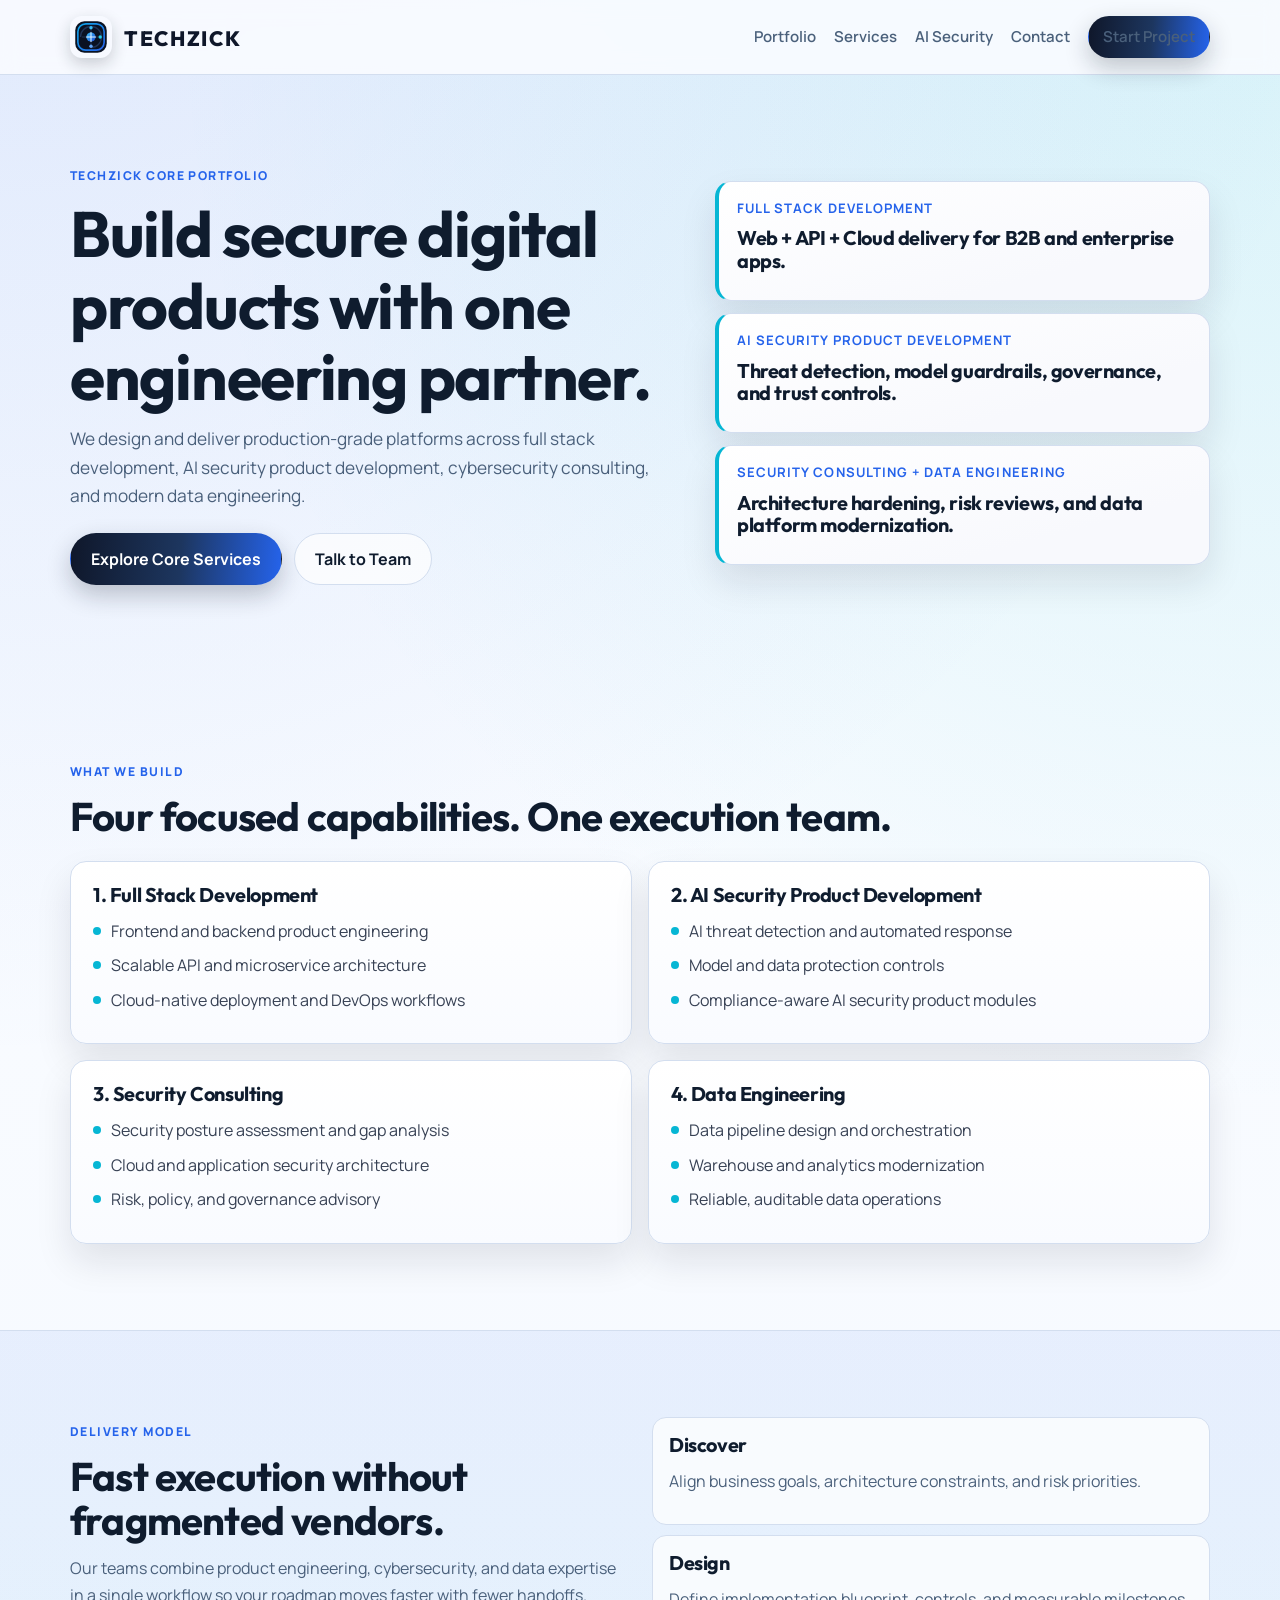
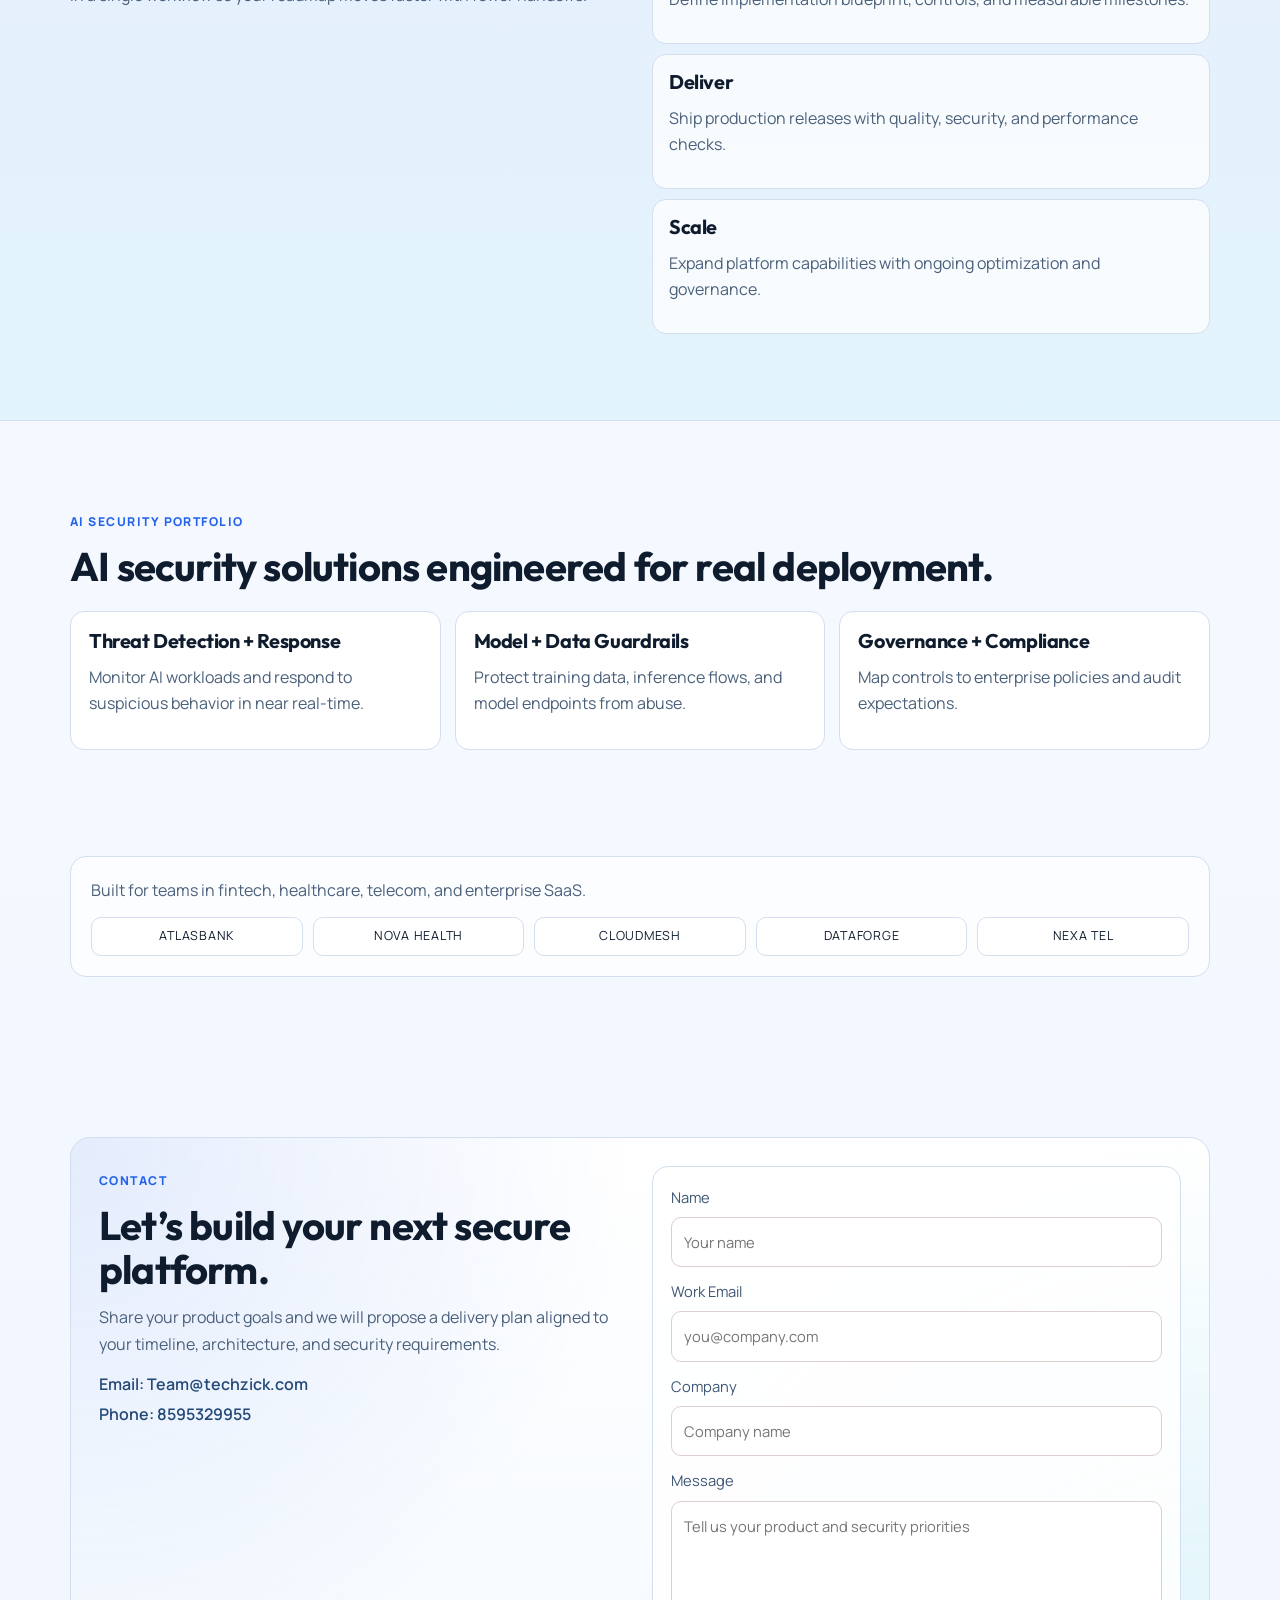
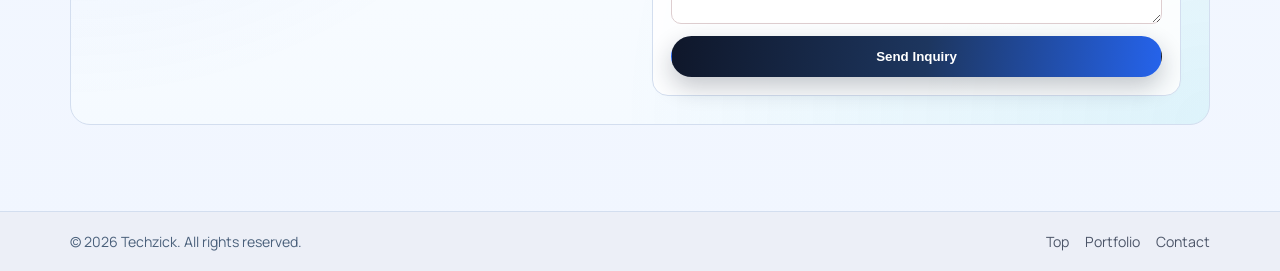
==== index.html @ 703d9bf0 "Update to blue theme and modernize Techzick logo" ====
<!DOCTYPE html>
<html lang="en">
  <head>
    <meta charset="UTF-8" />
    <meta name="viewport" content="width=device-width, initial-scale=1.0" />
    <meta
      name="description"
      content="Techzick delivers full stack development, AI security product development, security consulting, and data engineering services."
    />
    <title>Techzick | Engineering + AI Security Portfolio</title>
    <link rel="preconnect" href="https://fonts.googleapis.com" />
    <link rel="preconnect" href="https://fonts.gstatic.com" crossorigin />
    <link
      href="https://fonts.googleapis.com/css2?family=Outfit:wght@500;600;700;800&family=Manrope:wght@400;500;600;700&display=swap"
      rel="stylesheet"
    />
    <link rel="stylesheet" href="styles.css" />
  </head>
  <body>
    <header class="site-header" id="top">
      <div class="container nav-wrap">
        <a class="brand" href="#top" aria-label="Techzick Home">
          <span class="brand-mark" aria-hidden="true">
            <svg viewBox="0 0 64 64" role="img" focusable="false">
              <defs>
                <linearGradient id="tzGrad" x1="0%" y1="0%" x2="100%" y2="100%">
                  <stop offset="0%" stop-color="#0ea5e9" />
                  <stop offset="100%" stop-color="#2563eb" />
                </linearGradient>
                <linearGradient id="tzCore" x1="0%" y1="0%" x2="100%" y2="100%">
                  <stop offset="0%" stop-color="#38bdf8" />
                  <stop offset="100%" stop-color="#1d4ed8" />
                </linearGradient>
              </defs>
              <rect x="8" y="8" width="48" height="48" rx="14" fill="#0a1222" />
              <rect x="12" y="12" width="40" height="40" rx="12" fill="none" stroke="url(#tzGrad)" stroke-width="2.5" />
              <path d="M16 32c0-8.8 7.2-16 16-16s16 7.2 16 16-7.2 16-16 16" fill="none" stroke="#203457" stroke-width="2" />
              <path d="M32 18v28M18 32h28" stroke="#1f3355" stroke-width="1.4" />
              <circle cx="32" cy="32" r="7" fill="url(#tzCore)" />
              <circle cx="32" cy="18" r="2.6" fill="#38bdf8" />
              <circle cx="46" cy="32" r="2.6" fill="#22d3ee" />
              <circle cx="32" cy="46" r="2.6" fill="#60a5fa" />
              <path d="M32 25.2v13.6M25.2 32h13.6" stroke="#e2f3ff" stroke-width="1.6" stroke-linecap="round" />
            </svg>
          </span>
          <span class="brand-word">TECHZICK</span>
        </a>
        <button class="menu-btn" aria-expanded="false" aria-controls="nav">Menu</button>
        <nav id="nav" class="nav-links" aria-label="Main">
          <a href="#portfolio">Portfolio</a>
          <a href="#services">Services</a>
          <a href="#ai-security">AI Security</a>
          <a href="#contact">Contact</a>
          <a class="btn btn-sm" href="#contact">Start Project</a>
        </nav>
      </div>
    </header>

    <main>
      <section class="hero section">
        <div class="container hero-grid">
          <div>
            <p class="eyebrow">TECHZICK CORE PORTFOLIO</p>
            <h1>Build secure digital products with one engineering partner.</h1>
            <p class="lead">
              We design and deliver production-grade platforms across full stack development,
              AI security product development, cybersecurity consulting, and modern data engineering.
            </p>
            <div class="hero-cta">
              <a class="btn" href="#services">Explore Core Services</a>
              <a class="btn btn-ghost" href="#contact">Talk to Team</a>
            </div>
          </div>
          <div class="hero-panel">
            <article>
              <p>Full Stack Development</p>
              <h3>Web + API + Cloud delivery for B2B and enterprise apps.</h3>
            </article>
            <article>
              <p>AI Security Product Development</p>
              <h3>Threat detection, model guardrails, governance, and trust controls.</h3>
            </article>
            <article>
              <p>Security Consulting + Data Engineering</p>
              <h3>Architecture hardening, risk reviews, and data platform modernization.</h3>
            </article>
          </div>
        </div>
      </section>

      <section id="portfolio" class="section">
        <div class="container">
          <p class="eyebrow">WHAT WE BUILD</p>
          <h2>Four focused capabilities. One execution team.</h2>
          <div class="portfolio-grid">
            <article class="card">
              <h3>1. Full Stack Development</h3>
              <ul>
                <li>Frontend and backend product engineering</li>
                <li>Scalable API and microservice architecture</li>
                <li>Cloud-native deployment and DevOps workflows</li>
              </ul>
            </article>
            <article class="card">
              <h3>2. AI Security Product Development</h3>
              <ul>
                <li>AI threat detection and automated response</li>
                <li>Model and data protection controls</li>
                <li>Compliance-aware AI security product modules</li>
              </ul>
            </article>
            <article class="card">
              <h3>3. Security Consulting</h3>
              <ul>
                <li>Security posture assessment and gap analysis</li>
                <li>Cloud and application security architecture</li>
                <li>Risk, policy, and governance advisory</li>
              </ul>
            </article>
            <article class="card">
              <h3>4. Data Engineering</h3>
              <ul>
                <li>Data pipeline design and orchestration</li>
                <li>Warehouse and analytics modernization</li>
                <li>Reliable, auditable data operations</li>
              </ul>
            </article>
          </div>
        </div>
      </section>

      <section id="services" class="section band">
        <div class="container split">
          <div>
            <p class="eyebrow">DELIVERY MODEL</p>
            <h2>Fast execution without fragmented vendors.</h2>
            <p>
              Our teams combine product engineering, cybersecurity, and data expertise in a single
              workflow so your roadmap moves faster with fewer handoffs.
            </p>
          </div>
          <div class="steps">
            <article>
              <h3>Discover</h3>
              <p>Align business goals, architecture constraints, and risk priorities.</p>
            </article>
            <article>
              <h3>Design</h3>
              <p>Define implementation blueprint, controls, and measurable milestones.</p>
            </article>
            <article>
              <h3>Deliver</h3>
              <p>Ship production releases with quality, security, and performance checks.</p>
            </article>
            <article>
              <h3>Scale</h3>
              <p>Expand platform capabilities with ongoing optimization and governance.</p>
            </article>
          </div>
        </div>
      </section>

      <section id="ai-security" class="section">
        <div class="container">
          <p class="eyebrow">AI SECURITY PORTFOLIO</p>
          <h2>AI security solutions engineered for real deployment.</h2>
          <div class="suite-grid">
            <article>
              <h3>Threat Detection + Response</h3>
              <p>Monitor AI workloads and respond to suspicious behavior in near real-time.</p>
            </article>
            <article>
              <h3>Model + Data Guardrails</h3>
              <p>Protect training data, inference flows, and model endpoints from abuse.</p>
            </article>
            <article>
              <h3>Governance + Compliance</h3>
              <p>Map controls to enterprise policies and audit expectations.</p>
            </article>
          </div>
        </div>
      </section>

      <section class="section trust-strip">
        <div class="container logos">
          <p>Built for teams in fintech, healthcare, telecom, and enterprise SaaS.</p>
          <div>
            <span>ATLASBANK</span>
            <span>NOVA HEALTH</span>
            <span>CLOUDMESH</span>
            <span>DATAFORGE</span>
            <span>NEXA TEL</span>
          </div>
        </div>
      </section>

      <section id="contact" class="section contact-section">
        <div class="container contact-grid">
          <div>
            <p class="eyebrow">CONTACT</p>
            <h2>Let’s build your next secure platform.</h2>
            <p>
              Share your product goals and we will propose a delivery plan aligned to your timeline,
              architecture, and security requirements.
            </p>
            <div class="contact-meta">
              <p>Email: Team@techzick.com</p>
              <p>Phone: 8595329955</p>
            </div>
          </div>
          <form class="contact-form" id="contact-form" action="#" method="post">
            <label>
              Name
              <input type="text" name="name" placeholder="Your name" required />
            </label>
            <label>
              Work Email
              <input type="email" name="email" placeholder="you@company.com" required />
            </label>
            <label>
              Company
              <input type="text" name="company" placeholder="Company name" required />
            </label>
            <label>
              Message
              <textarea
                name="message"
                rows="4"
                placeholder="Tell us your product and security priorities"
              ></textarea>
            </label>
            <button class="btn" type="submit">Send Inquiry</button>
          </form>
        </div>
      </section>
    </main>

    <footer class="site-footer">
      <div class="container footer-wrap">
        <p>© <span id="year"></span> Techzick. All rights reserved.</p>
        <div>
          <a href="#top">Top</a>
          <a href="#portfolio">Portfolio</a>
          <a href="#contact">Contact</a>
        </div>
      </div>
    </footer>

    <script src="script.js"></script>
  </body>
</html>
---- styles.css ----
:root {
  --bg: #f1f6ff;
  --surface: #ffffff;
  --surface-2: #edf3ff;
  --line: #d3deef;
  --text: #0f1c2e;
  --muted: #4a607b;
  --primary: #0f172a;
  --accent: #2563eb;
  --accent-2: #06b6d4;
  --radius: 16px;
  --shadow: 0 18px 36px rgba(15, 23, 42, 0.1);
}

* {
  box-sizing: border-box;
}

html {
  scroll-behavior: smooth;
}

body {
  margin: 0;
  font-family: Manrope, "Segoe UI", sans-serif;
  color: var(--text);
  line-height: 1.65;
  background:
    radial-gradient(circle at 0% -10%, rgba(37, 99, 235, 0.16), transparent 35%),
    radial-gradient(circle at 100% 0%, rgba(6, 182, 212, 0.14), transparent 30%),
    linear-gradient(180deg, #fbfdff 0%, var(--bg) 100%);
}

h1,
h2,
h3,
.brand {
  margin: 0 0 12px;
  font-family: Outfit, "Segoe UI", sans-serif;
  letter-spacing: -0.02em;
  line-height: 1.12;
}

h1 {
  font-size: clamp(2.2rem, 5vw, 4rem);
}

h2 {
  font-size: clamp(1.6rem, 3.4vw, 2.5rem);
}

h3 {
  font-size: clamp(1.04rem, 1.8vw, 1.24rem);
}

p {
  margin: 0 0 14px;
  color: var(--muted);
}

a {
  color: inherit;
  text-decoration: none;
}

.container {
  width: min(1140px, 92vw);
  margin: 0 auto;
}

.section {
  padding: 86px 0;
}

.eyebrow {
  display: inline-block;
  margin-bottom: 12px;
  color: var(--accent);
  font-size: 0.76rem;
  font-weight: 800;
  letter-spacing: 0.12em;
  text-transform: uppercase;
}

.btn {
  display: inline-flex;
  align-items: center;
  justify-content: center;
  border: 1px solid transparent;
  border-radius: 999px;
  padding: 12px 20px;
  font-weight: 700;
  color: #fff;
  background: linear-gradient(95deg, var(--primary), #1d365f 52%, var(--accent));
  box-shadow: 0 10px 24px rgba(15, 23, 42, 0.24);
  transition: transform 0.2s ease, box-shadow 0.2s ease;
}

.btn:hover {
  transform: translateY(-2px);
  box-shadow: 0 16px 30px rgba(15, 23, 42, 0.28);
}

.btn-ghost {
  border-color: var(--line);
  background: rgba(255, 255, 255, 0.7);
  color: var(--text);
  box-shadow: none;
}

.btn-sm {
  padding: 8px 14px;
}

.btn:focus-visible,
a:focus-visible,
button:focus-visible,
input:focus-visible,
textarea:focus-visible {
  outline: 2px solid rgba(37, 99, 235, 0.38);
  outline-offset: 2px;
}

.site-header {
  position: sticky;
  top: 0;
  z-index: 20;
  border-bottom: 1px solid var(--line);
  background: rgba(251, 252, 255, 0.86);
  backdrop-filter: blur(10px);
}

.nav-wrap {
  min-height: 74px;
  display: flex;
  align-items: center;
  justify-content: space-between;
  gap: 20px;
}

.brand {
  display: inline-flex;
  align-items: center;
  gap: 12px;
  margin: 0;
  color: var(--primary);
  font-size: 1.3rem;
  font-weight: 800;
  letter-spacing: 0.08em;
  line-height: 1;
}

.brand-mark {
  width: 42px;
  height: 42px;
  flex: 0 0 42px;
  display: inline-flex;
  border-radius: 12px;
  box-shadow: 0 6px 16px rgba(15, 23, 42, 0.2);
}

.brand-mark svg {
  width: 100%;
  height: 100%;
  display: block;
}

.brand-word {
  display: inline-block;
  transform: translateY(1px);
}

.nav-links {
  display: flex;
  align-items: center;
  gap: 18px;
}

.nav-links a {
  color: var(--muted);
  font-size: 0.94rem;
  font-weight: 600;
}

.nav-links a:hover,
.nav-links a:focus-visible {
  color: var(--text);
}

.menu-btn {
  display: none;
  background: transparent;
  border: 1px solid var(--line);
  border-radius: 9px;
  color: var(--text);
  padding: 7px 10px;
}

.hero-grid {
  display: grid;
  grid-template-columns: 1.1fr 0.9fr;
  gap: 40px;
  align-items: center;
}

.lead {
  max-width: 62ch;
  font-size: 1.08rem;
}

.hero-cta {
  display: flex;
  flex-wrap: wrap;
  gap: 12px;
  margin-top: 22px;
}

.hero-panel {
  display: grid;
  gap: 12px;
}

.hero-panel article {
  border: 1px solid var(--line);
  border-left: 4px solid var(--accent-2);
  border-radius: var(--radius);
  background: linear-gradient(165deg, #ffffff, #f8f9fd 72%);
  box-shadow: var(--shadow);
  padding: 16px 18px;
}

.hero-panel p {
  margin-bottom: 8px;
  color: var(--accent);
  font-size: 0.82rem;
  font-weight: 700;
  letter-spacing: 0.08em;
  text-transform: uppercase;
}

.portfolio-grid {
  margin-top: 22px;
  display: grid;
  grid-template-columns: repeat(2, minmax(0, 1fr));
  gap: 16px;
}

.card {
  border: 1px solid var(--line);
  border-radius: var(--radius);
  background: linear-gradient(180deg, #ffffff, #f9fbff);
  box-shadow: var(--shadow);
  padding: 22px;
}

.card ul {
  list-style: none;
  padding: 0;
  margin: 12px 0 0;
}

.card li {
  position: relative;
  padding-left: 18px;
  margin-bottom: 8px;
  color: #374154;
}

.card li::before {
  content: "";
  position: absolute;
  top: 9px;
  left: 0;
  width: 8px;
  height: 8px;
  border-radius: 50%;
  background: var(--accent-2);
}

.band {
  border-top: 1px solid var(--line);
  border-bottom: 1px solid var(--line);
  background: linear-gradient(180deg, rgba(37, 99, 235, 0.08), rgba(6, 182, 212, 0.08));
}

.split {
  display: grid;
  grid-template-columns: 1fr 1fr;
  gap: 24px;
}

.steps {
  display: grid;
  gap: 10px;
}

.steps article {
  border: 1px solid var(--line);
  border-radius: 14px;
  padding: 16px;
  background: rgba(255, 255, 255, 0.74);
}

.suite-grid {
  margin-top: 22px;
  display: grid;
  grid-template-columns: repeat(3, minmax(0, 1fr));
  gap: 14px;
}

.suite-grid article {
  border: 1px solid var(--line);
  border-radius: 14px;
  padding: 18px;
  background: var(--surface);
}

.trust-strip {
  padding-top: 20px;
}

.logos {
  border: 1px solid var(--line);
  border-radius: var(--radius);
  background: rgba(255, 255, 255, 0.75);
  padding: 20px;
}

.logos p {
  margin: 0 0 14px;
}

.logos div {
  display: grid;
  gap: 10px;
  grid-template-columns: repeat(5, minmax(0, 1fr));
}

.logos span {
  text-align: center;
  font-size: 0.78rem;
  letter-spacing: 0.06em;
  border: 1px solid var(--line);
  border-radius: 10px;
  background: #fff;
  padding: 8px;
}

.contact-section {
  padding-top: 74px;
}

.contact-grid {
  display: grid;
  grid-template-columns: 1fr 1fr;
  gap: 24px;
  border: 1px solid var(--line);
  border-radius: calc(var(--radius) + 4px);
  padding: 28px;
  background:
    radial-gradient(circle at 0% 0%, rgba(37, 99, 235, 0.12), transparent 44%),
    radial-gradient(circle at 100% 100%, rgba(6, 182, 212, 0.1), transparent 46%),
    linear-gradient(180deg, #ffffff, #f5faff);
}

.contact-meta p {
  color: #234977;
  font-weight: 600;
  margin: 4px 0;
}

.contact-form {
  border: 1px solid var(--line);
  border-radius: var(--radius);
  background: rgba(255, 255, 255, 0.85);
  padding: 18px;
  display: grid;
  gap: 12px;
}

.contact-form label {
  display: grid;
  gap: 8px;
  color: #3e5775;
  font-size: 0.92rem;
}

input,
textarea {
  width: 100%;
  border: 1px solid #deced0;
  border-radius: 10px;
  padding: 12px;
  background: #fff;
  color: var(--text);
  font: inherit;
}

input:focus,
textarea:focus {
  outline: 2px solid rgba(37, 99, 235, 0.35);
  outline-offset: 1px;
}

.site-footer {
  border-top: 1px solid var(--line);
  background: #eceff7;
  padding: 18px 0;
}

.footer-wrap {
  display: flex;
  align-items: center;
  justify-content: space-between;
  gap: 12px;
}

.footer-wrap p {
  margin: 0;
  font-size: 0.88rem;
}

.footer-wrap div {
  display: flex;
  gap: 16px;
}

.footer-wrap a {
  color: #4c5568;
  font-size: 0.88rem;
}

@media (max-width: 980px) {
  .hero-grid,
  .split,
  .contact-grid {
    grid-template-columns: 1fr;
  }

  .suite-grid {
    grid-template-columns: 1fr 1fr;
  }
}

@media (max-width: 760px) {
  .section {
    padding: 64px 0;
  }

  .menu-btn {
    display: block;
  }

  .brand {
    font-size: 1.15rem;
    gap: 10px;
  }

  .brand-mark {
    width: 36px;
    height: 36px;
    flex-basis: 36px;
  }

  .nav-links {
    display: none;
    position: absolute;
    top: 74px;
    right: 4vw;
    width: min(310px, 90vw);
    border: 1px solid var(--line);
    border-radius: 12px;
    background: rgba(255, 255, 255, 0.98);
    box-shadow: var(--shadow);
    padding: 14px;
    flex-direction: column;
    align-items: stretch;
    gap: 8px;
  }

  .nav-links.open {
    display: flex;
  }

  .portfolio-grid,
  .suite-grid,
  .logos div {
    grid-template-columns: 1fr;
  }
}

@media (prefers-reduced-motion: reduce) {
  *,
  *::before,
  *::after {
    animation: none !important;
    transition: none !important;
    scroll-behavior: auto !important;
  }
}
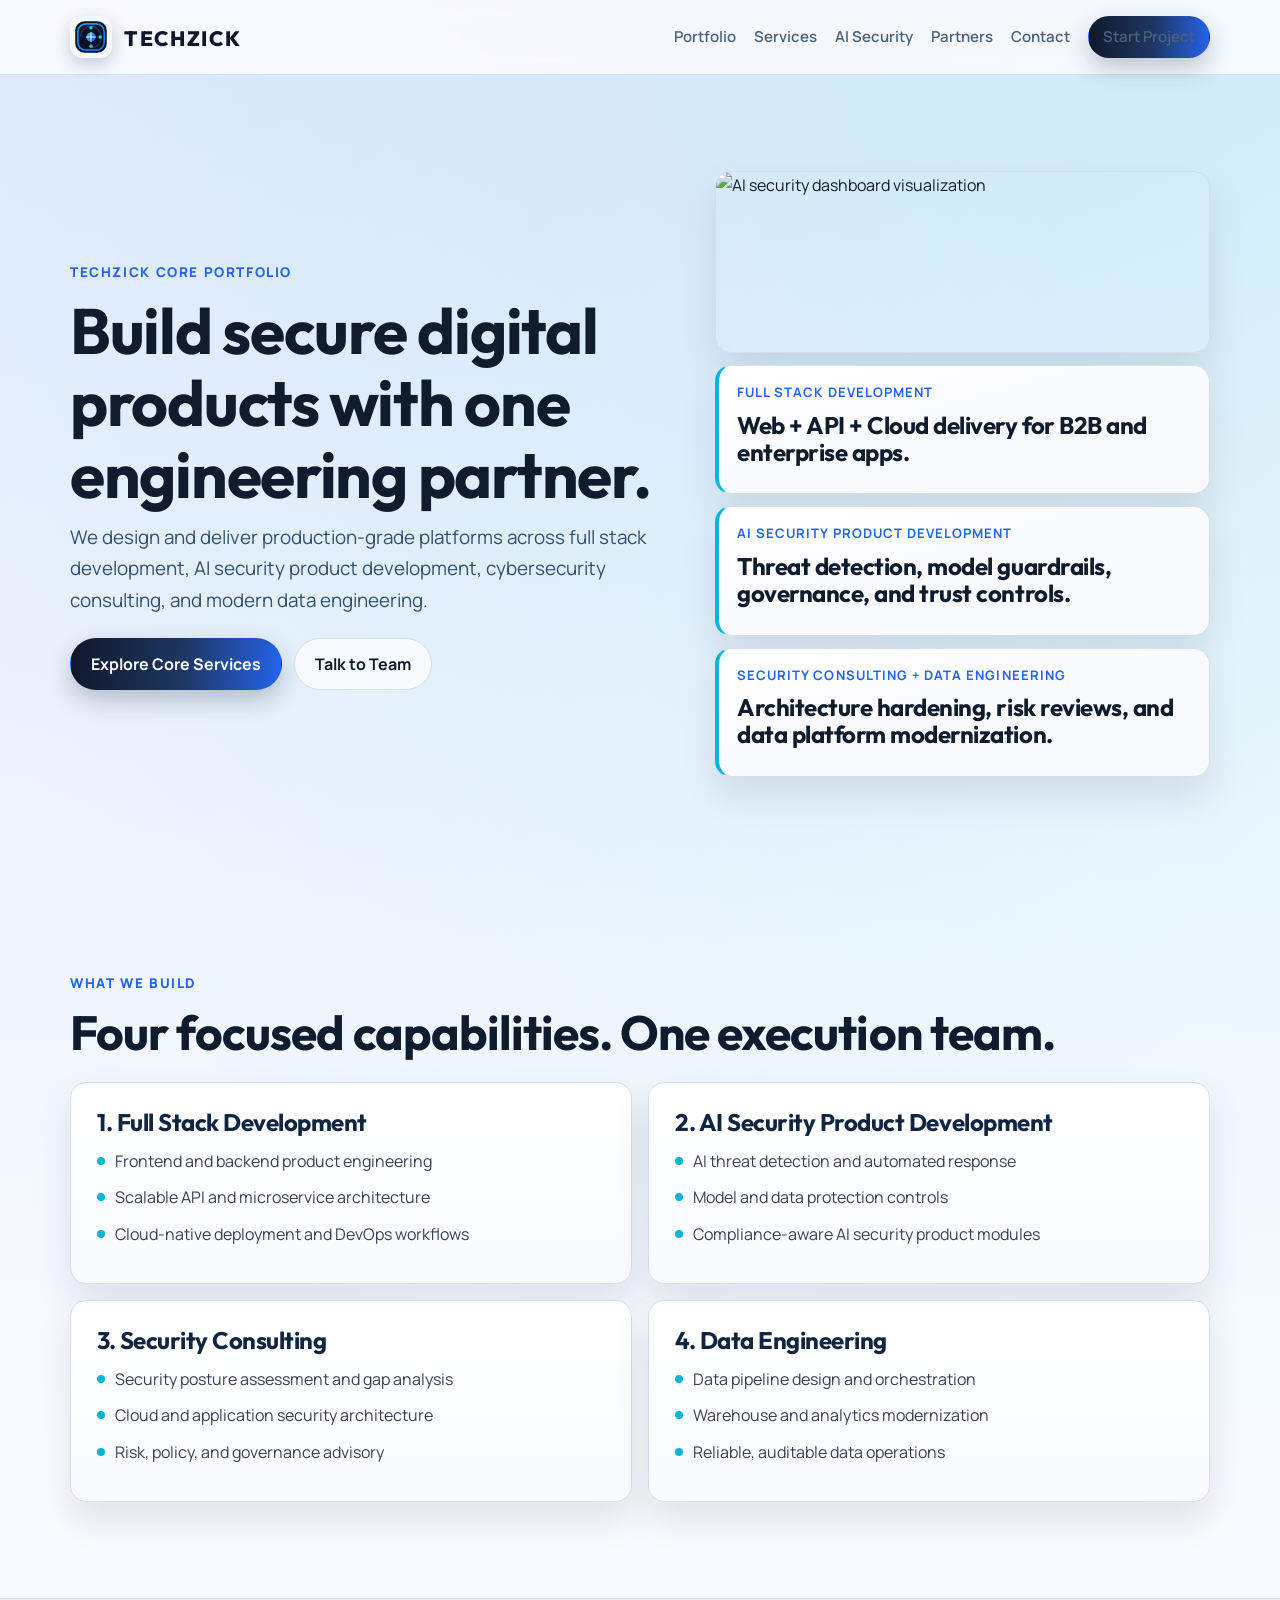
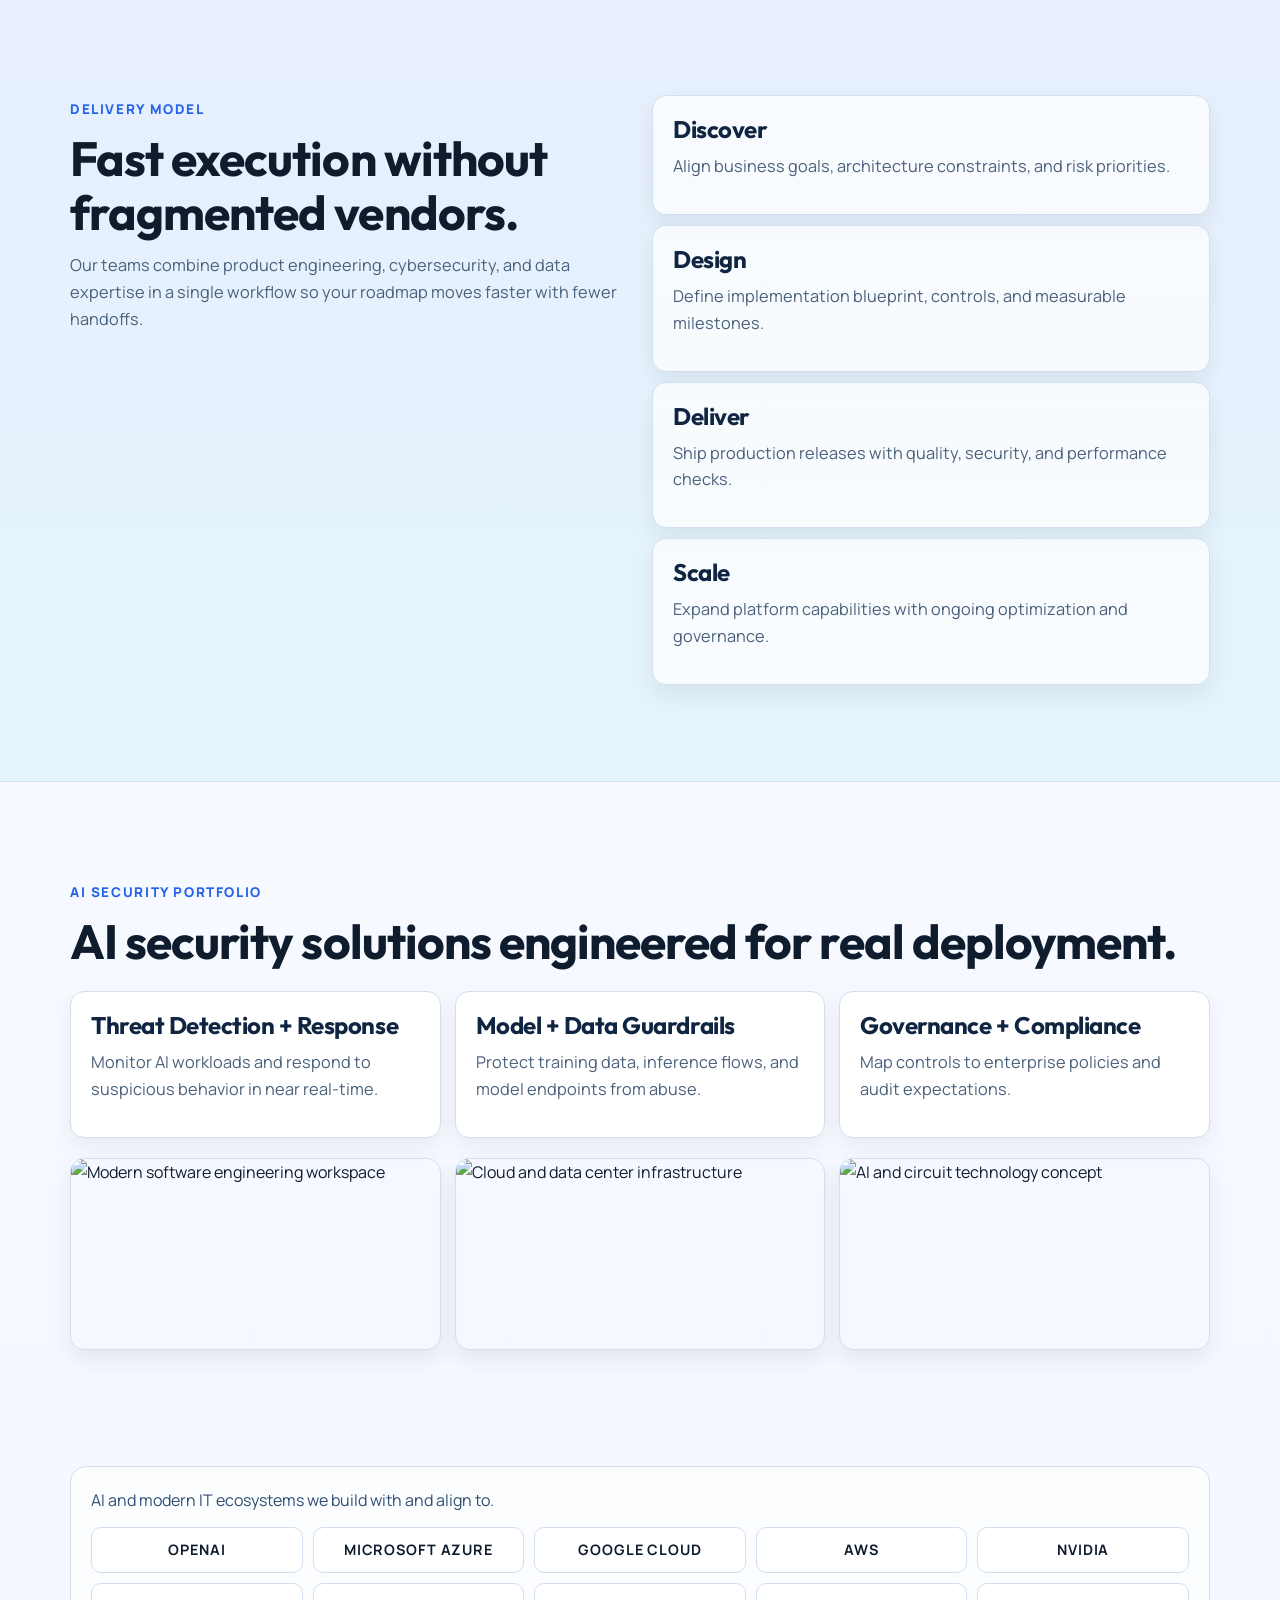
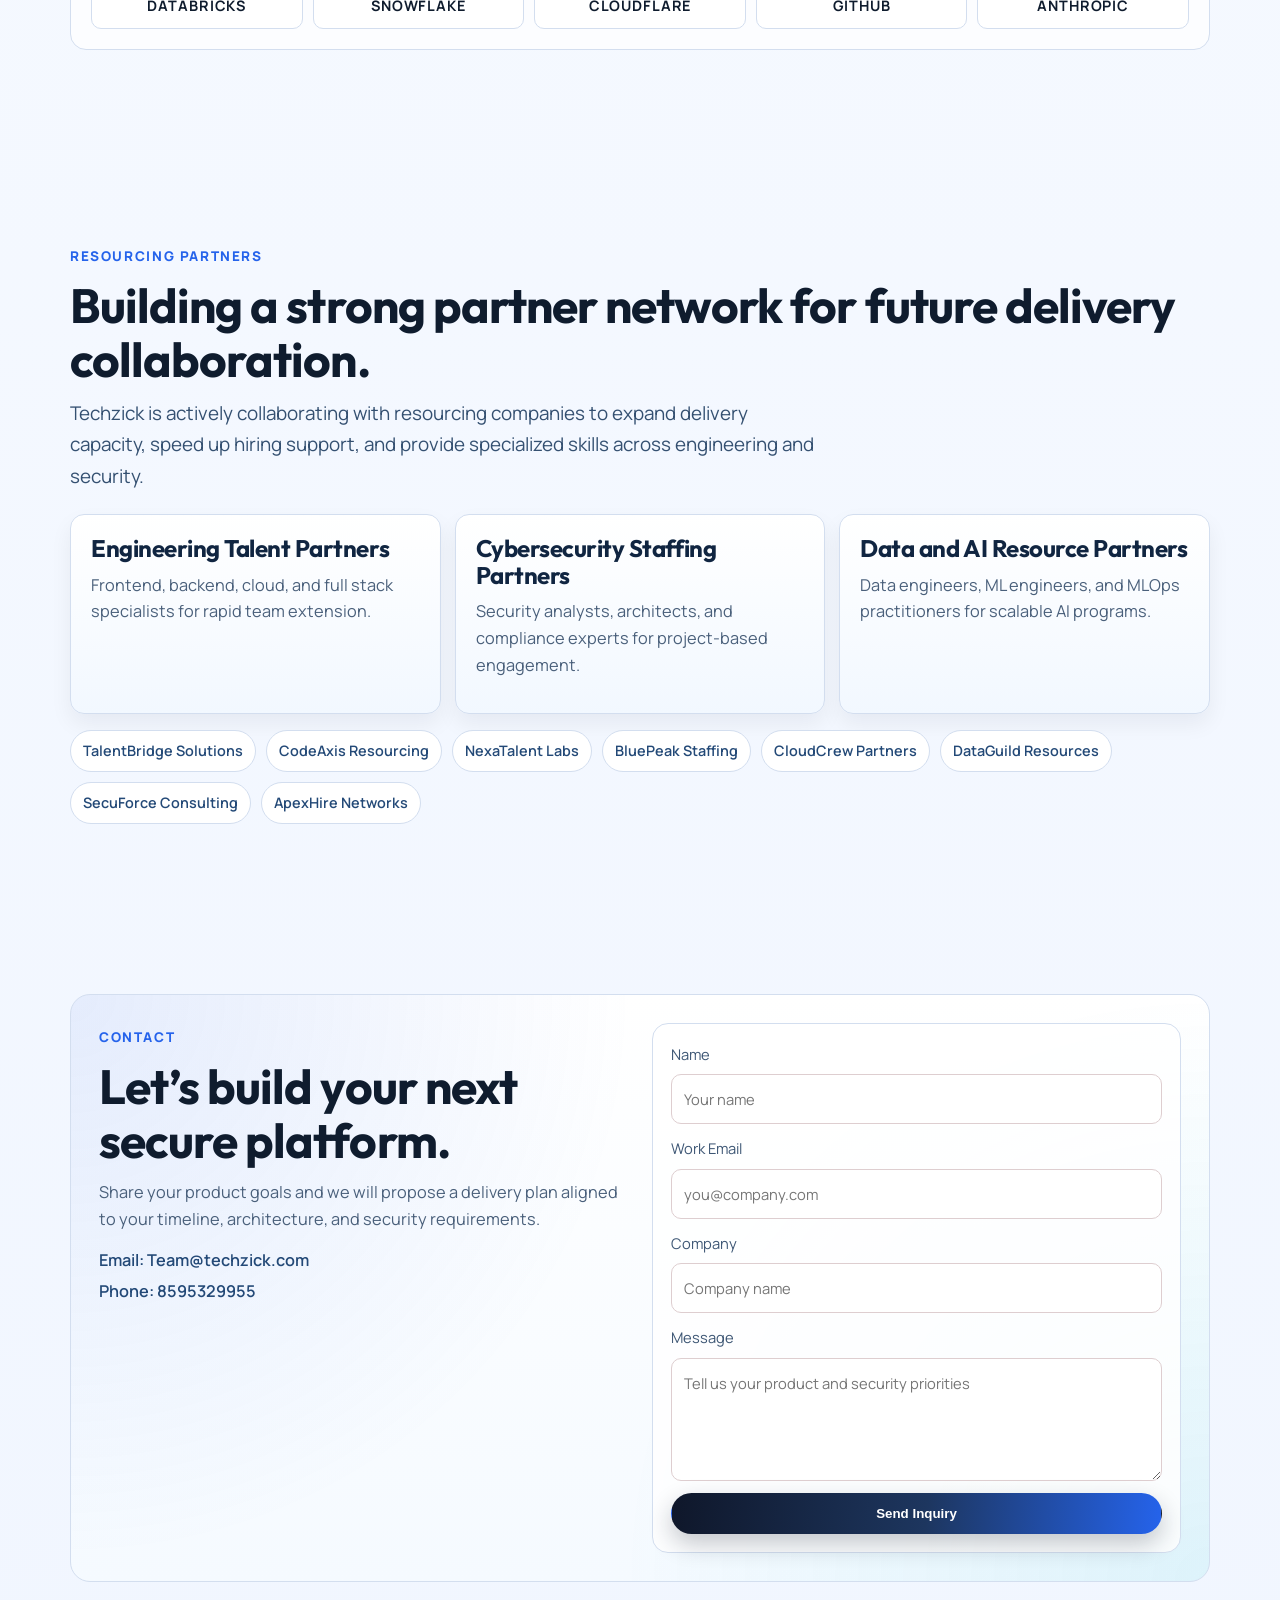
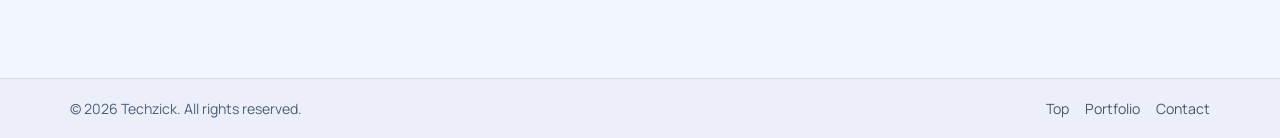
==== commit 41385fec: "Add visual imagery and dummy partner names" ====
--- a/index.html
+++ b/index.html
@@ -50,6 +50,7 @@
           <a href="#portfolio">Portfolio</a>
           <a href="#services">Services</a>
           <a href="#ai-security">AI Security</a>
+          <a href="#partners">Partners</a>
           <a href="#contact">Contact</a>
           <a class="btn btn-sm" href="#contact">Start Project</a>
         </nav>
@@ -72,6 +73,13 @@
             </div>
           </div>
           <div class="hero-panel">
+            <figure class="hero-visual">
+              <img
+                src="https://images.unsplash.com/photo-1677442136019-21780ecad995?auto=format&fit=crop&w=1200&q=80"
+                alt="AI security dashboard visualization"
+                loading="lazy"
+              />
+            </figure>
             <article>
               <p>Full Stack Development</p>
               <h3>Web + API + Cloud delivery for B2B and enterprise apps.</h3>
@@ -178,18 +186,81 @@
               <p>Map controls to enterprise policies and audit expectations.</p>
             </article>
           </div>
+          <div class="showcase-grid">
+            <figure>
+              <img
+                src="https://images.unsplash.com/photo-1555949963-aa79dcee981c?auto=format&fit=crop&w=900&q=80"
+                alt="Modern software engineering workspace"
+                loading="lazy"
+              />
+            </figure>
+            <figure>
+              <img
+                src="https://images.unsplash.com/photo-1558494949-ef010cbdcc31?auto=format&fit=crop&w=900&q=80"
+                alt="Cloud and data center infrastructure"
+                loading="lazy"
+              />
+            </figure>
+            <figure>
+              <img
+                src="https://images.unsplash.com/photo-1518770660439-4636190af475?auto=format&fit=crop&w=900&q=80"
+                alt="AI and circuit technology concept"
+                loading="lazy"
+              />
+            </figure>
+          </div>
         </div>
       </section>
 
       <section class="section trust-strip">
         <div class="container logos">
-          <p>Built for teams in fintech, healthcare, telecom, and enterprise SaaS.</p>
+          <p>AI and modern IT ecosystems we build with and align to.</p>
           <div>
-            <span>ATLASBANK</span>
-            <span>NOVA HEALTH</span>
-            <span>CLOUDMESH</span>
-            <span>DATAFORGE</span>
-            <span>NEXA TEL</span>
+            <span>OPENAI</span>
+            <span>MICROSOFT AZURE</span>
+            <span>GOOGLE CLOUD</span>
+            <span>AWS</span>
+            <span>NVIDIA</span>
+            <span>DATABRICKS</span>
+            <span>SNOWFLAKE</span>
+            <span>CLOUDFLARE</span>
+            <span>GITHUB</span>
+            <span>ANTHROPIC</span>
+          </div>
+        </div>
+      </section>
+
+      <section id="partners" class="section">
+        <div class="container">
+          <p class="eyebrow">RESOURCING PARTNERS</p>
+          <h2>Building a strong partner network for future delivery collaboration.</h2>
+          <p class="lead">
+            Techzick is actively collaborating with resourcing companies to expand delivery capacity,
+            speed up hiring support, and provide specialized skills across engineering and security.
+          </p>
+          <div class="partners-grid">
+            <article>
+              <h3>Engineering Talent Partners</h3>
+              <p>Frontend, backend, cloud, and full stack specialists for rapid team extension.</p>
+            </article>
+            <article>
+              <h3>Cybersecurity Staffing Partners</h3>
+              <p>Security analysts, architects, and compliance experts for project-based engagement.</p>
+            </article>
+            <article>
+              <h3>Data and AI Resource Partners</h3>
+              <p>Data engineers, ML engineers, and MLOps practitioners for scalable AI programs.</p>
+            </article>
+          </div>
+          <div class="partner-tags" aria-label="Dummy partner names">
+            <span>TalentBridge Solutions</span>
+            <span>CodeAxis Resourcing</span>
+            <span>NexaTalent Labs</span>
+            <span>BluePeak Staffing</span>
+            <span>CloudCrew Partners</span>
+            <span>DataGuild Resources</span>
+            <span>SecuForce Consulting</span>
+            <span>ApexHire Networks</span>
           </div>
         </div>
       </section>
--- a/styles.css
+++ b/styles.css
@@ -46,16 +46,17 @@
 }
 
 h2 {
-  font-size: clamp(1.6rem, 3.4vw, 2.5rem);
+  font-size: clamp(2rem, 3.8vw, 3rem);
 }
 
 h3 {
-  font-size: clamp(1.04rem, 1.8vw, 1.24rem);
+  font-size: clamp(1.2rem, 2vw, 1.5rem);
 }
 
 p {
   margin: 0 0 14px;
   color: var(--muted);
+  font-size: 1.02rem;
 }
 
 a {
@@ -69,14 +70,14 @@
 }
 
 .section {
-  padding: 86px 0;
+  padding: 96px 0;
 }
 
 .eyebrow {
   display: inline-block;
   margin-bottom: 12px;
   color: var(--accent);
-  font-size: 0.76rem;
+  font-size: 0.84rem;
   font-weight: 800;
   letter-spacing: 0.12em;
   text-transform: uppercase;
@@ -205,7 +206,8 @@
 
 .lead {
   max-width: 62ch;
-  font-size: 1.08rem;
+  font-size: 1.18rem;
+  color: #345071;
 }
 
 .hero-cta {
@@ -218,6 +220,21 @@
 .hero-panel {
   display: grid;
   gap: 12px;
+}
+
+.hero-visual {
+  margin: 0;
+  border: 1px solid var(--line);
+  border-radius: var(--radius);
+  overflow: hidden;
+  box-shadow: var(--shadow);
+}
+
+.hero-visual img {
+  width: 100%;
+  height: 180px;
+  object-fit: cover;
+  display: block;
 }
 
 .hero-panel article {
@@ -250,7 +267,15 @@
   border-radius: var(--radius);
   background: linear-gradient(180deg, #ffffff, #f9fbff);
   box-shadow: var(--shadow);
-  padding: 22px;
+  padding: 26px;
+}
+
+.card h3,
+.steps h3,
+.suite-grid h3,
+.partners-grid h3 {
+  color: #102541;
+  margin-bottom: 10px;
 }
 
 .card ul {
@@ -262,8 +287,9 @@
 .card li {
   position: relative;
   padding-left: 18px;
-  margin-bottom: 8px;
+  margin-bottom: 10px;
   color: #374154;
+  font-size: 1rem;
 }
 
 .card li::before {
@@ -297,8 +323,9 @@
 .steps article {
   border: 1px solid var(--line);
   border-radius: 14px;
-  padding: 16px;
+  padding: 20px;
   background: rgba(255, 255, 255, 0.74);
+  box-shadow: 0 10px 22px rgba(15, 23, 42, 0.07);
 }
 
 .suite-grid {
@@ -311,12 +338,67 @@
 .suite-grid article {
   border: 1px solid var(--line);
   border-radius: 14px;
-  padding: 18px;
+  padding: 20px;
   background: var(--surface);
+  box-shadow: 0 10px 22px rgba(15, 23, 42, 0.06);
+}
+
+.showcase-grid {
+  margin-top: 20px;
+  display: grid;
+  grid-template-columns: repeat(3, minmax(0, 1fr));
+  gap: 14px;
+}
+
+.showcase-grid figure {
+  margin: 0;
+  border-radius: 14px;
+  overflow: hidden;
+  border: 1px solid var(--line);
+  box-shadow: 0 10px 22px rgba(15, 23, 42, 0.08);
+}
+
+.showcase-grid img {
+  width: 100%;
+  height: 190px;
+  object-fit: cover;
+  display: block;
 }
 
 .trust-strip {
   padding-top: 20px;
+}
+
+.partners-grid {
+  margin-top: 22px;
+  display: grid;
+  grid-template-columns: repeat(3, minmax(0, 1fr));
+  gap: 14px;
+}
+
+.partners-grid article {
+  border: 1px solid var(--line);
+  border-radius: 14px;
+  padding: 20px;
+  background: linear-gradient(180deg, #ffffff, #f2f8ff);
+  box-shadow: 0 10px 22px rgba(15, 23, 42, 0.06);
+}
+
+.partner-tags {
+  margin-top: 16px;
+  display: flex;
+  flex-wrap: wrap;
+  gap: 10px;
+}
+
+.partner-tags span {
+  border: 1px solid var(--line);
+  border-radius: 999px;
+  padding: 8px 12px;
+  font-size: 0.9rem;
+  font-weight: 600;
+  color: #234977;
+  background: #ffffff;
 }
 
 .logos {
@@ -328,6 +410,8 @@
 
 .logos p {
   margin: 0 0 14px;
+  font-size: 1rem;
+  color: #2f4e73;
 }
 
 .logos div {
@@ -338,12 +422,13 @@
 
 .logos span {
   text-align: center;
-  font-size: 0.78rem;
+  font-size: 0.9rem;
+  font-weight: 700;
   letter-spacing: 0.06em;
   border: 1px solid var(--line);
   border-radius: 10px;
   background: #fff;
-  padding: 8px;
+  padding: 10px 8px;
 }
 
 .contact-section {
@@ -440,11 +525,15 @@
   .suite-grid {
     grid-template-columns: 1fr 1fr;
   }
+
+  .showcase-grid {
+    grid-template-columns: 1fr 1fr;
+  }
 }
 
 @media (max-width: 760px) {
   .section {
-    padding: 64px 0;
+    padding: 72px 0;
   }
 
   .menu-btn {
@@ -484,6 +573,8 @@
 
   .portfolio-grid,
   .suite-grid,
+  .showcase-grid,
+  .partners-grid,
   .logos div {
     grid-template-columns: 1fr;
   }
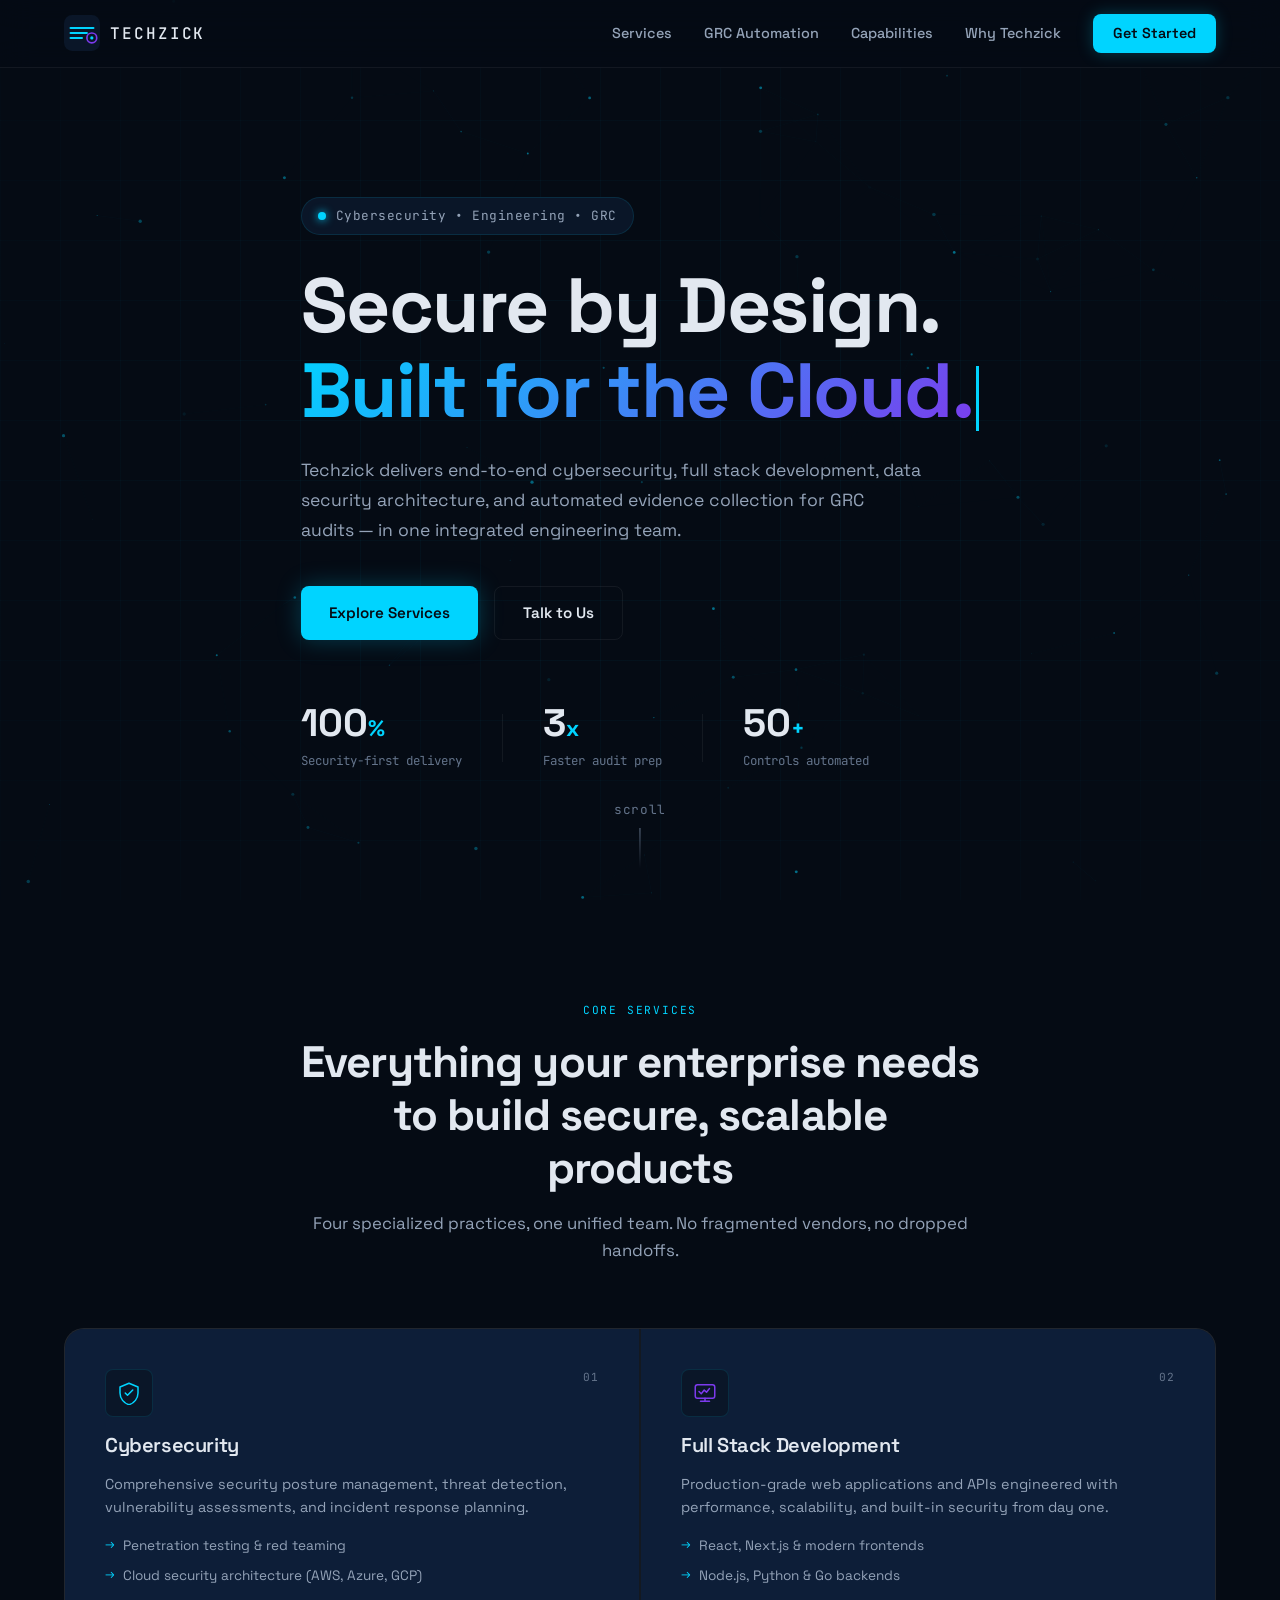
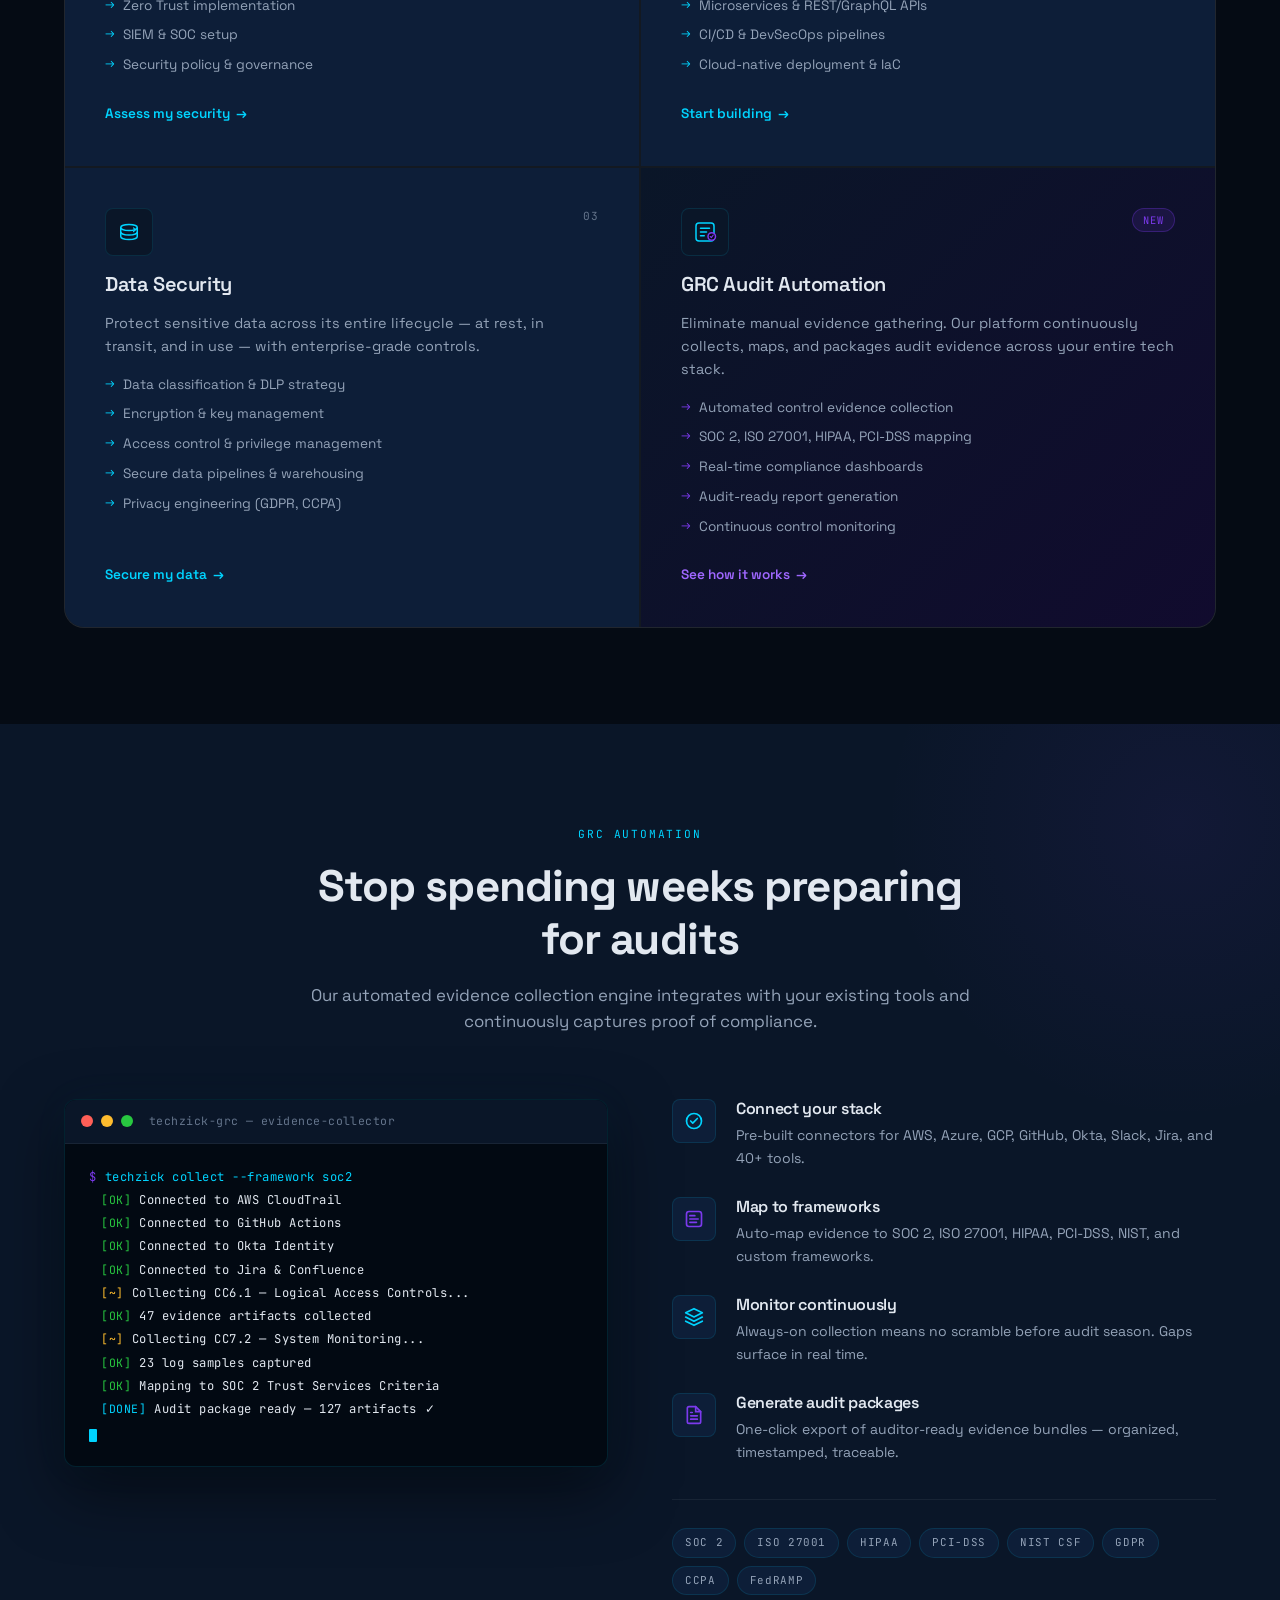
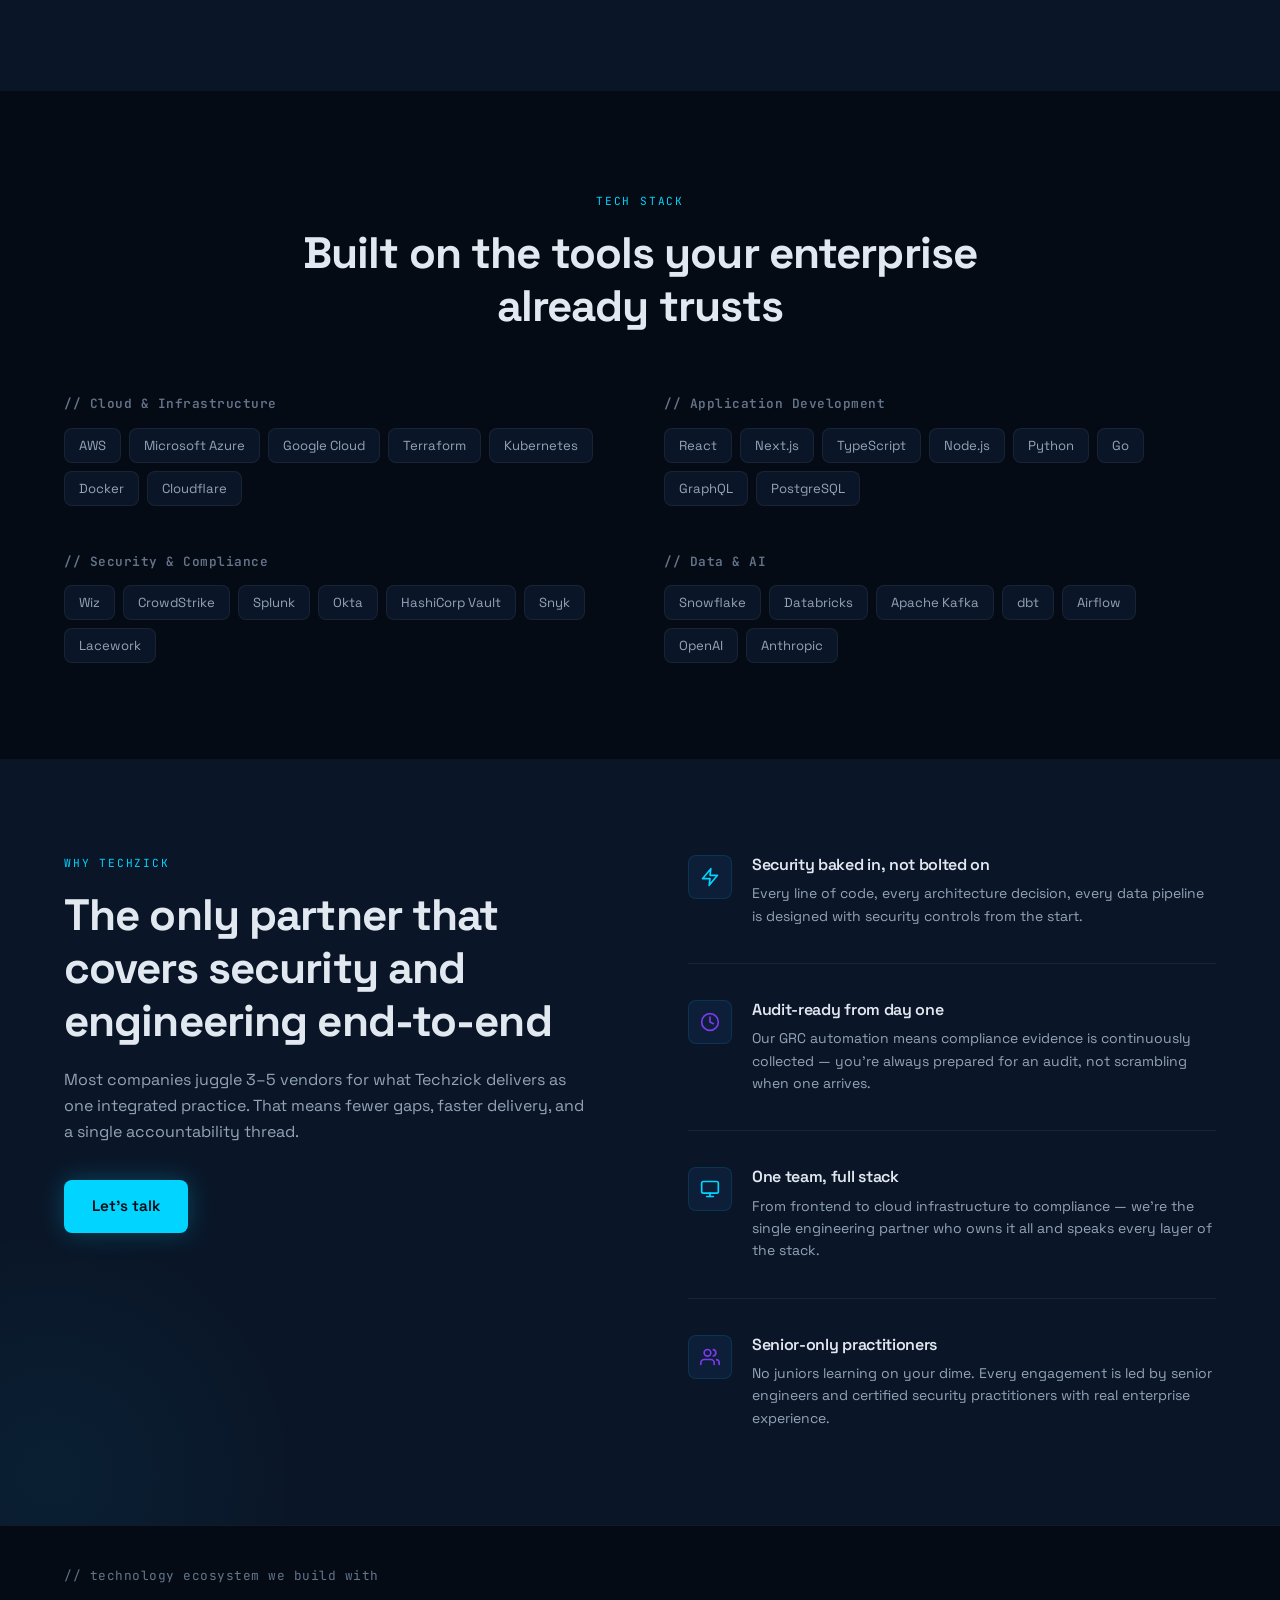
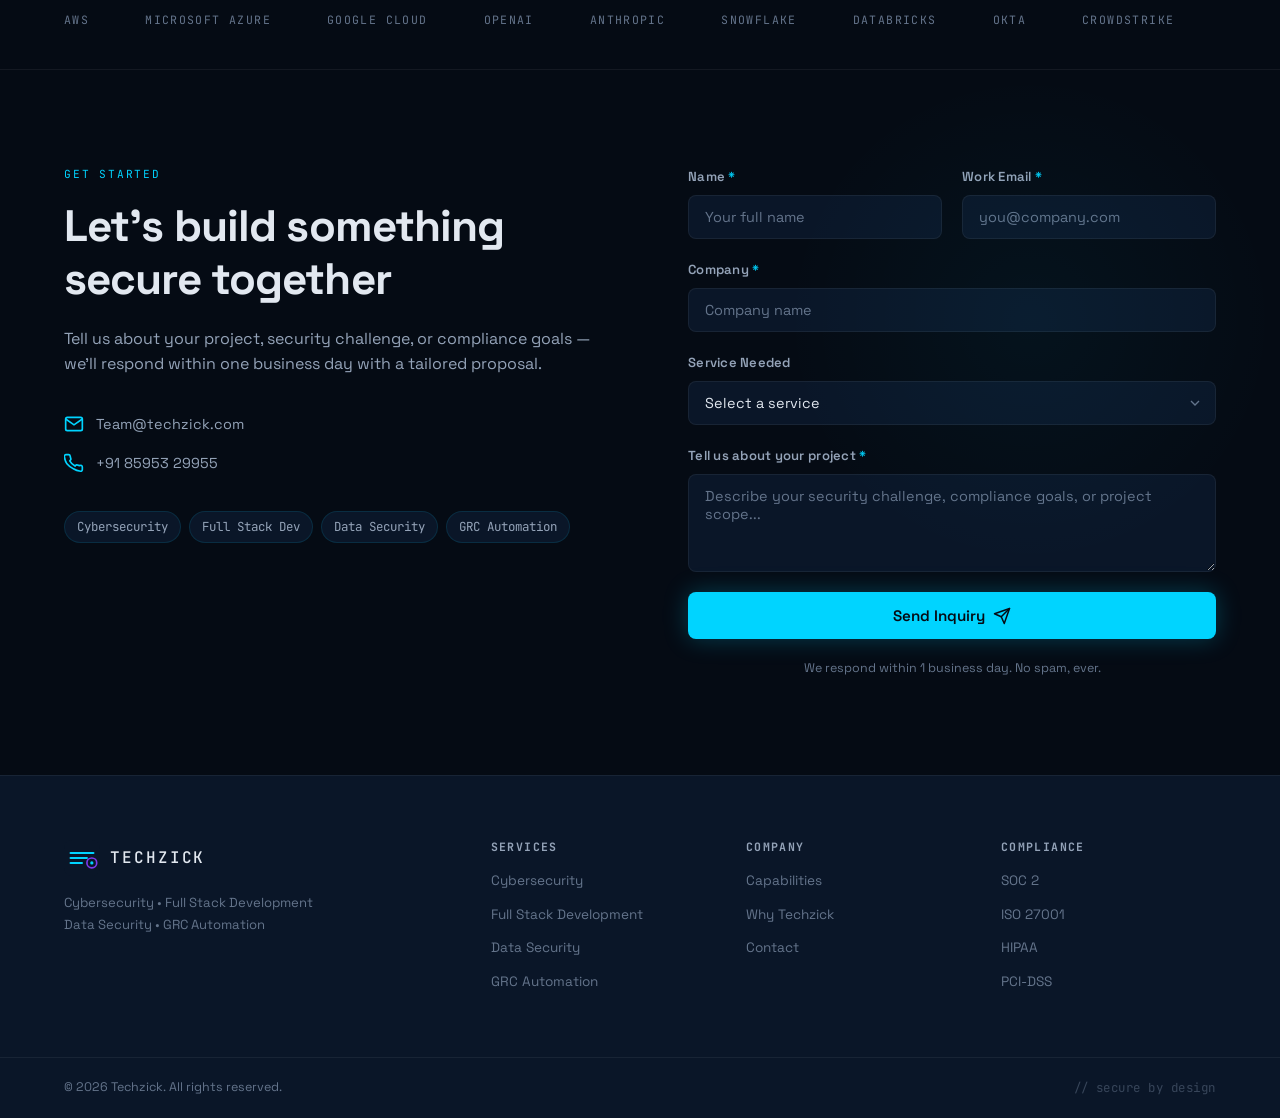
==== commit 42443f98: "Rebuild website from scratch with modern cybersecurity brand Complete redesign of Techzick web prese" ====
--- a/index.html
+++ b/index.html
@@ -1,322 +1,510 @@
 <!DOCTYPE html>
 <html lang="en">
-  <head>
-    <meta charset="UTF-8" />
-    <meta name="viewport" content="width=device-width, initial-scale=1.0" />
-    <meta
-      name="description"
-      content="Techzick delivers full stack development, AI security product development, security consulting, and data engineering services."
-    />
-    <title>Techzick | Engineering + AI Security Portfolio</title>
-    <link rel="preconnect" href="https://fonts.googleapis.com" />
-    <link rel="preconnect" href="https://fonts.gstatic.com" crossorigin />
-    <link
-      href="https://fonts.googleapis.com/css2?family=Outfit:wght@500;600;700;800&family=Manrope:wght@400;500;600;700&display=swap"
-      rel="stylesheet"
-    />
-    <link rel="stylesheet" href="styles.css" />
-  </head>
-  <body>
-    <header class="site-header" id="top">
-      <div class="container nav-wrap">
-        <a class="brand" href="#top" aria-label="Techzick Home">
-          <span class="brand-mark" aria-hidden="true">
-            <svg viewBox="0 0 64 64" role="img" focusable="false">
-              <defs>
-                <linearGradient id="tzGrad" x1="0%" y1="0%" x2="100%" y2="100%">
-                  <stop offset="0%" stop-color="#0ea5e9" />
-                  <stop offset="100%" stop-color="#2563eb" />
-                </linearGradient>
-                <linearGradient id="tzCore" x1="0%" y1="0%" x2="100%" y2="100%">
-                  <stop offset="0%" stop-color="#38bdf8" />
-                  <stop offset="100%" stop-color="#1d4ed8" />
-                </linearGradient>
-              </defs>
-              <rect x="8" y="8" width="48" height="48" rx="14" fill="#0a1222" />
-              <rect x="12" y="12" width="40" height="40" rx="12" fill="none" stroke="url(#tzGrad)" stroke-width="2.5" />
-              <path d="M16 32c0-8.8 7.2-16 16-16s16 7.2 16 16-7.2 16-16 16" fill="none" stroke="#203457" stroke-width="2" />
-              <path d="M32 18v28M18 32h28" stroke="#1f3355" stroke-width="1.4" />
-              <circle cx="32" cy="32" r="7" fill="url(#tzCore)" />
-              <circle cx="32" cy="18" r="2.6" fill="#38bdf8" />
-              <circle cx="46" cy="32" r="2.6" fill="#22d3ee" />
-              <circle cx="32" cy="46" r="2.6" fill="#60a5fa" />
-              <path d="M32 25.2v13.6M25.2 32h13.6" stroke="#e2f3ff" stroke-width="1.6" stroke-linecap="round" />
-            </svg>
-          </span>
-          <span class="brand-word">TECHZICK</span>
+<head>
+  <meta charset="UTF-8" />
+  <meta name="viewport" content="width=device-width, initial-scale=1.0" />
+  <meta name="description" content="Techzick — Cybersecurity, Full Stack Development, Data Security & Automated GRC Audit Evidence Collection for modern enterprises." />
+  <title>Techzick | Cybersecurity &amp; Engineering</title>
+  <link rel="preconnect" href="https://fonts.googleapis.com" />
+  <link rel="preconnect" href="https://fonts.gstatic.com" crossorigin />
+  <link href="https://fonts.googleapis.com/css2?family=Space+Grotesk:wght@400;500;600;700&family=JetBrains+Mono:wght@400;500&display=swap" rel="stylesheet" />
+  <link rel="stylesheet" href="styles.css" />
+</head>
+<body>
+
+  <!-- NAV -->
+  <header class="nav-bar" id="top">
+    <div class="container nav-inner">
+      <a class="logo" href="#top" aria-label="Techzick Home">
+        <svg class="logo-icon" viewBox="0 0 44 44" fill="none" xmlns="http://www.w3.org/2000/svg" aria-hidden="true">
+          <rect width="44" height="44" rx="10" fill="#0A1628"/>
+          <path d="M8 16h28M8 22h20M8 28h14" stroke="#00D4FF" stroke-width="2.5" stroke-linecap="round"/>
+          <circle cx="34" cy="28" r="6" fill="none" stroke="#7C3AED" stroke-width="2"/>
+          <circle cx="34" cy="28" r="2" fill="#00D4FF"/>
+        </svg>
+        <span class="logo-text">TECHZICK</span>
+      </a>
+      <button class="hamburger" id="hamburger" aria-expanded="false" aria-controls="nav-menu" aria-label="Toggle menu">
+        <span></span><span></span><span></span>
+      </button>
+      <nav class="nav-menu" id="nav-menu" aria-label="Main navigation">
+        <a href="#services">Services</a>
+        <a href="#grc">GRC Automation</a>
+        <a href="#capabilities">Capabilities</a>
+        <a href="#why-us">Why Techzick</a>
+        <a href="#contact" class="nav-cta">Get Started</a>
+      </nav>
+    </div>
+  </header>
+
+  <main>
+
+    <!-- HERO -->
+    <section class="hero" id="hero">
+      <canvas class="hero-canvas" id="heroCanvas" aria-hidden="true"></canvas>
+      <div class="hero-grid-overlay" aria-hidden="true"></div>
+      <div class="container hero-content">
+        <div class="hero-badge">
+          <span class="pulse-dot"></span>
+          <span class="mono">Cybersecurity &bull; Engineering &bull; GRC</span>
+        </div>
+        <h1 class="hero-title">
+          Secure by Design.<br />
+          <span class="gradient-text" id="typed-text"></span>
+        </h1>
+        <p class="hero-sub">
+          Techzick delivers end-to-end cybersecurity, full stack development, data security architecture, and automated evidence collection for GRC audits — in one integrated engineering team.
+        </p>
+        <div class="hero-actions">
+          <a href="#services" class="btn btn-primary">Explore Services</a>
+          <a href="#contact" class="btn btn-ghost">Talk to Us</a>
+        </div>
+        <div class="hero-stats">
+          <div class="stat">
+            <span class="stat-num" data-target="100">0</span><span class="stat-unit">%</span>
+            <span class="stat-label">Security-first delivery</span>
+          </div>
+          <div class="stat-divider" aria-hidden="true"></div>
+          <div class="stat">
+            <span class="stat-num" data-target="3">0</span><span class="stat-unit">x</span>
+            <span class="stat-label">Faster audit prep</span>
+          </div>
+          <div class="stat-divider" aria-hidden="true"></div>
+          <div class="stat">
+            <span class="stat-num" data-target="50">0</span><span class="stat-unit">+</span>
+            <span class="stat-label">Controls automated</span>
+          </div>
+        </div>
+      </div>
+      <div class="scroll-hint" aria-hidden="true">
+        <span class="mono">scroll</span>
+        <div class="scroll-line"></div>
+      </div>
+    </section>
+
+    <!-- SERVICES -->
+    <section class="section" id="services">
+      <div class="container">
+        <div class="section-header">
+          <span class="eyebrow">CORE SERVICES</span>
+          <h2>Everything your enterprise needs to build secure, scalable products</h2>
+          <p class="section-sub">Four specialized practices, one unified team. No fragmented vendors, no dropped handoffs.</p>
+        </div>
+        <div class="services-grid">
+
+          <article class="service-card" data-index="01">
+            <div class="card-top">
+              <div class="service-icon">
+                <svg viewBox="0 0 32 32" fill="none" xmlns="http://www.w3.org/2000/svg">
+                  <path d="M16 3L4 8v8c0 7.18 5.14 13.88 12 15.5C22.86 29.88 28 23.18 28 16V8L16 3z" stroke="#00D4FF" stroke-width="2" stroke-linejoin="round"/>
+                  <path d="M11 16l3 3 7-7" stroke="#00D4FF" stroke-width="2" stroke-linecap="round" stroke-linejoin="round"/>
+                </svg>
+              </div>
+              <span class="card-num">01</span>
+            </div>
+            <h3>Cybersecurity</h3>
+            <p>Comprehensive security posture management, threat detection, vulnerability assessments, and incident response planning.</p>
+            <ul class="card-list">
+              <li>Penetration testing &amp; red teaming</li>
+              <li>Cloud security architecture (AWS, Azure, GCP)</li>
+              <li>Zero Trust implementation</li>
+              <li>SIEM &amp; SOC setup</li>
+              <li>Security policy &amp; governance</li>
+            </ul>
+            <div class="card-footer">
+              <a href="#contact" class="card-link">Assess my security <span aria-hidden="true">→</span></a>
+            </div>
+          </article>
+
+          <article class="service-card" data-index="02">
+            <div class="card-top">
+              <div class="service-icon">
+                <svg viewBox="0 0 32 32" fill="none" xmlns="http://www.w3.org/2000/svg">
+                  <rect x="3" y="5" width="26" height="18" rx="3" stroke="#7C3AED" stroke-width="2"/>
+                  <path d="M10 27h12M16 23v4" stroke="#7C3AED" stroke-width="2" stroke-linecap="round"/>
+                  <path d="M8 14l3 3 4-5 3 3 4-5" stroke="#7C3AED" stroke-width="2" stroke-linecap="round" stroke-linejoin="round"/>
+                </svg>
+              </div>
+              <span class="card-num">02</span>
+            </div>
+            <h3>Full Stack Development</h3>
+            <p>Production-grade web applications and APIs engineered with performance, scalability, and built-in security from day one.</p>
+            <ul class="card-list">
+              <li>React, Next.js &amp; modern frontends</li>
+              <li>Node.js, Python &amp; Go backends</li>
+              <li>Microservices &amp; REST/GraphQL APIs</li>
+              <li>CI/CD &amp; DevSecOps pipelines</li>
+              <li>Cloud-native deployment &amp; IaC</li>
+            </ul>
+            <div class="card-footer">
+              <a href="#contact" class="card-link">Start building <span aria-hidden="true">→</span></a>
+            </div>
+          </article>
+
+          <article class="service-card" data-index="03">
+            <div class="card-top">
+              <div class="service-icon">
+                <svg viewBox="0 0 32 32" fill="none" xmlns="http://www.w3.org/2000/svg">
+                  <ellipse cx="16" cy="10" rx="11" ry="4" stroke="#00D4FF" stroke-width="2"/>
+                  <path d="M5 10v6c0 2.21 4.93 4 11 4s11-1.79 11-4v-6" stroke="#00D4FF" stroke-width="2"/>
+                  <path d="M5 16v6c0 2.21 4.93 4 11 4s11-1.79 11-4v-6" stroke="#00D4FF" stroke-width="2"/>
+                  <path d="M22 10.5l2.5 2.5-2.5 2.5" stroke="#00D4FF" stroke-width="1.5" stroke-linecap="round" stroke-linejoin="round"/>
+                </svg>
+              </div>
+              <span class="card-num">03</span>
+            </div>
+            <h3>Data Security</h3>
+            <p>Protect sensitive data across its entire lifecycle — at rest, in transit, and in use — with enterprise-grade controls.</p>
+            <ul class="card-list">
+              <li>Data classification &amp; DLP strategy</li>
+              <li>Encryption &amp; key management</li>
+              <li>Access control &amp; privilege management</li>
+              <li>Secure data pipelines &amp; warehousing</li>
+              <li>Privacy engineering (GDPR, CCPA)</li>
+            </ul>
+            <div class="card-footer">
+              <a href="#contact" class="card-link">Secure my data <span aria-hidden="true">→</span></a>
+            </div>
+          </article>
+
+          <article class="service-card service-card--featured" data-index="04">
+            <div class="card-top">
+              <div class="service-icon">
+                <svg viewBox="0 0 32 32" fill="none" xmlns="http://www.w3.org/2000/svg">
+                  <rect x="4" y="4" width="24" height="24" rx="4" stroke="#00D4FF" stroke-width="2"/>
+                  <path d="M10 11h12M10 16h8M10 21h5" stroke="#00D4FF" stroke-width="2" stroke-linecap="round"/>
+                  <circle cx="25" cy="22" r="5" fill="#050B14" stroke="#7C3AED" stroke-width="2"/>
+                  <path d="M23 22l1.5 1.5L27 20" stroke="#7C3AED" stroke-width="1.5" stroke-linecap="round" stroke-linejoin="round"/>
+                </svg>
+              </div>
+              <span class="card-num featured-badge">NEW</span>
+            </div>
+            <h3>GRC Audit Automation</h3>
+            <p>Eliminate manual evidence gathering. Our platform continuously collects, maps, and packages audit evidence across your entire tech stack.</p>
+            <ul class="card-list">
+              <li>Automated control evidence collection</li>
+              <li>SOC 2, ISO 27001, HIPAA, PCI-DSS mapping</li>
+              <li>Real-time compliance dashboards</li>
+              <li>Audit-ready report generation</li>
+              <li>Continuous control monitoring</li>
+            </ul>
+            <div class="card-footer">
+              <a href="#grc" class="card-link">See how it works <span aria-hidden="true">→</span></a>
+            </div>
+          </article>
+
+        </div>
+      </div>
+    </section>
+
+    <!-- GRC DEEP DIVE -->
+    <section class="section grc-section" id="grc">
+      <div class="container">
+        <div class="section-header">
+          <span class="eyebrow">GRC AUTOMATION</span>
+          <h2>Stop spending weeks preparing for audits</h2>
+          <p class="section-sub">Our automated evidence collection engine integrates with your existing tools and continuously captures proof of compliance.</p>
+        </div>
+        <div class="grc-layout">
+          <div class="grc-left">
+            <div class="terminal">
+              <div class="terminal-bar">
+                <span class="dot dot-red"></span>
+                <span class="dot dot-yellow"></span>
+                <span class="dot dot-green"></span>
+                <span class="terminal-title mono">techzick-grc &mdash; evidence-collector</span>
+              </div>
+              <div class="terminal-body mono">
+                <div class="term-line"><span class="term-prompt">$</span> <span class="term-cmd">techzick collect --framework soc2</span></div>
+                <div class="term-line term-output"><span class="term-ok">[OK]</span> Connected to AWS CloudTrail</div>
+                <div class="term-line term-output"><span class="term-ok">[OK]</span> Connected to GitHub Actions</div>
+                <div class="term-line term-output"><span class="term-ok">[OK]</span> Connected to Okta Identity</div>
+                <div class="term-line term-output"><span class="term-ok">[OK]</span> Connected to Jira &amp; Confluence</div>
+                <div class="term-line term-output"><span class="term-warn">[~]</span>  Collecting CC6.1 — Logical Access Controls...</div>
+                <div class="term-line term-output"><span class="term-ok">[OK]</span> 47 evidence artifacts collected</div>
+                <div class="term-line term-output"><span class="term-warn">[~]</span>  Collecting CC7.2 — System Monitoring...</div>
+                <div class="term-line term-output"><span class="term-ok">[OK]</span> 23 log samples captured</div>
+                <div class="term-line term-output"><span class="term-ok">[OK]</span> Mapping to SOC 2 Trust Services Criteria</div>
+                <div class="term-line term-output success"><span class="term-ok">[DONE]</span> Audit package ready — 127 artifacts ✓</div>
+                <div class="term-cursor"></div>
+              </div>
+            </div>
+          </div>
+          <div class="grc-right">
+            <div class="grc-steps">
+              <div class="grc-step">
+                <div class="step-icon">
+                  <svg viewBox="0 0 24 24" fill="none"><circle cx="12" cy="12" r="9" stroke="#00D4FF" stroke-width="2"/><path d="M8 12l2.5 2.5L16 9" stroke="#00D4FF" stroke-width="2" stroke-linecap="round" stroke-linejoin="round"/></svg>
+                </div>
+                <div>
+                  <h4>Connect your stack</h4>
+                  <p>Pre-built connectors for AWS, Azure, GCP, GitHub, Okta, Slack, Jira, and 40+ tools.</p>
+                </div>
+              </div>
+              <div class="grc-step">
+                <div class="step-icon">
+                  <svg viewBox="0 0 24 24" fill="none"><rect x="3" y="3" width="18" height="18" rx="3" stroke="#7C3AED" stroke-width="2"/><path d="M7 12h10M7 8h6M7 16h8" stroke="#7C3AED" stroke-width="2" stroke-linecap="round"/></svg>
+                </div>
+                <div>
+                  <h4>Map to frameworks</h4>
+                  <p>Auto-map evidence to SOC 2, ISO 27001, HIPAA, PCI-DSS, NIST, and custom frameworks.</p>
+                </div>
+              </div>
+              <div class="grc-step">
+                <div class="step-icon">
+                  <svg viewBox="0 0 24 24" fill="none"><path d="M12 2L2 7l10 5 10-5-10-5zM2 17l10 5 10-5M2 12l10 5 10-5" stroke="#00D4FF" stroke-width="2" stroke-linecap="round" stroke-linejoin="round"/></svg>
+                </div>
+                <div>
+                  <h4>Monitor continuously</h4>
+                  <p>Always-on collection means no scramble before audit season. Gaps surface in real time.</p>
+                </div>
+              </div>
+              <div class="grc-step">
+                <div class="step-icon">
+                  <svg viewBox="0 0 24 24" fill="none"><path d="M14 2H6a2 2 0 00-2 2v16a2 2 0 002 2h12a2 2 0 002-2V8l-6-6z" stroke="#7C3AED" stroke-width="2" stroke-linecap="round" stroke-linejoin="round"/><path d="M14 2v6h6M16 13H8M16 17H8M10 9H8" stroke="#7C3AED" stroke-width="2" stroke-linecap="round"/></svg>
+                </div>
+                <div>
+                  <h4>Generate audit packages</h4>
+                  <p>One-click export of auditor-ready evidence bundles — organized, timestamped, traceable.</p>
+                </div>
+              </div>
+            </div>
+            <div class="framework-badges">
+              <span class="fw-badge">SOC 2</span>
+              <span class="fw-badge">ISO 27001</span>
+              <span class="fw-badge">HIPAA</span>
+              <span class="fw-badge">PCI-DSS</span>
+              <span class="fw-badge">NIST CSF</span>
+              <span class="fw-badge">GDPR</span>
+              <span class="fw-badge">CCPA</span>
+              <span class="fw-badge">FedRAMP</span>
+            </div>
+          </div>
+        </div>
+      </div>
+    </section>
+
+    <!-- CAPABILITIES / TECH STACK -->
+    <section class="section capabilities-section" id="capabilities">
+      <div class="container">
+        <div class="section-header">
+          <span class="eyebrow">TECH STACK</span>
+          <h2>Built on the tools your enterprise already trusts</h2>
+        </div>
+        <div class="tech-categories">
+          <div class="tech-cat">
+            <h4 class="mono">// Cloud &amp; Infrastructure</h4>
+            <div class="tech-tags">
+              <span>AWS</span><span>Microsoft Azure</span><span>Google Cloud</span><span>Terraform</span><span>Kubernetes</span><span>Docker</span><span>Cloudflare</span>
+            </div>
+          </div>
+          <div class="tech-cat">
+            <h4 class="mono">// Application Development</h4>
+            <div class="tech-tags">
+              <span>React</span><span>Next.js</span><span>TypeScript</span><span>Node.js</span><span>Python</span><span>Go</span><span>GraphQL</span><span>PostgreSQL</span>
+            </div>
+          </div>
+          <div class="tech-cat">
+            <h4 class="mono">// Security &amp; Compliance</h4>
+            <div class="tech-tags">
+              <span>Wiz</span><span>CrowdStrike</span><span>Splunk</span><span>Okta</span><span>HashiCorp Vault</span><span>Snyk</span><span>Lacework</span>
+            </div>
+          </div>
+          <div class="tech-cat">
+            <h4 class="mono">// Data &amp; AI</h4>
+            <div class="tech-tags">
+              <span>Snowflake</span><span>Databricks</span><span>Apache Kafka</span><span>dbt</span><span>Airflow</span><span>OpenAI</span><span>Anthropic</span>
+            </div>
+          </div>
+        </div>
+      </div>
+    </section>
+
+    <!-- WHY TECHZICK -->
+    <section class="section why-section" id="why-us">
+      <div class="container">
+        <div class="why-grid">
+          <div class="why-left">
+            <span class="eyebrow">WHY TECHZICK</span>
+            <h2>The only partner that covers security and engineering end-to-end</h2>
+            <p>Most companies juggle 3–5 vendors for what Techzick delivers as one integrated practice. That means fewer gaps, faster delivery, and a single accountability thread.</p>
+            <a href="#contact" class="btn btn-primary">Let's talk</a>
+          </div>
+          <div class="why-right">
+            <div class="differentiator">
+              <div class="diff-icon">
+                <svg viewBox="0 0 24 24" fill="none"><path d="M13 2L3 14h9l-1 8 10-12h-9l1-8z" stroke="#00D4FF" stroke-width="2" stroke-linecap="round" stroke-linejoin="round"/></svg>
+              </div>
+              <div>
+                <h4>Security baked in, not bolted on</h4>
+                <p>Every line of code, every architecture decision, every data pipeline is designed with security controls from the start.</p>
+              </div>
+            </div>
+            <div class="differentiator">
+              <div class="diff-icon">
+                <svg viewBox="0 0 24 24" fill="none"><circle cx="12" cy="12" r="10" stroke="#7C3AED" stroke-width="2"/><path d="M12 6v6l4 2" stroke="#7C3AED" stroke-width="2" stroke-linecap="round"/></svg>
+              </div>
+              <div>
+                <h4>Audit-ready from day one</h4>
+                <p>Our GRC automation means compliance evidence is continuously collected — you're always prepared for an audit, not scrambling when one arrives.</p>
+              </div>
+            </div>
+            <div class="differentiator">
+              <div class="diff-icon">
+                <svg viewBox="0 0 24 24" fill="none"><rect x="2" y="3" width="20" height="14" rx="2" stroke="#00D4FF" stroke-width="2"/><path d="M8 21h8M12 17v4" stroke="#00D4FF" stroke-width="2" stroke-linecap="round"/></svg>
+              </div>
+              <div>
+                <h4>One team, full stack</h4>
+                <p>From frontend to cloud infrastructure to compliance — we're the single engineering partner who owns it all and speaks every layer of the stack.</p>
+              </div>
+            </div>
+            <div class="differentiator">
+              <div class="diff-icon">
+                <svg viewBox="0 0 24 24" fill="none"><path d="M17 21v-2a4 4 0 00-4-4H5a4 4 0 00-4 4v2" stroke="#7C3AED" stroke-width="2" stroke-linecap="round"/><circle cx="9" cy="7" r="4" stroke="#7C3AED" stroke-width="2"/><path d="M23 21v-2a4 4 0 00-3-3.87M16 3.13a4 4 0 010 7.75" stroke="#7C3AED" stroke-width="2" stroke-linecap="round"/></svg>
+              </div>
+              <div>
+                <h4>Senior-only practitioners</h4>
+                <p>No juniors learning on your dime. Every engagement is led by senior engineers and certified security practitioners with real enterprise experience.</p>
+              </div>
+            </div>
+          </div>
+        </div>
+      </div>
+    </section>
+
+    <!-- TRUST BAR -->
+    <section class="trust-bar" aria-label="Technology ecosystem">
+      <div class="container">
+        <p class="mono trust-label">// technology ecosystem we build with</p>
+        <div class="trust-scroll">
+          <div class="trust-track">
+            <span>AWS</span><span>Microsoft Azure</span><span>Google Cloud</span><span>OpenAI</span>
+            <span>Anthropic</span><span>Snowflake</span><span>Databricks</span><span>Okta</span>
+            <span>CrowdStrike</span><span>Cloudflare</span><span>GitHub</span><span>Kubernetes</span>
+            <span>Terraform</span><span>Splunk</span><span>NVIDIA</span><span>HashiCorp</span>
+            <!-- duplicate for seamless loop -->
+            <span>AWS</span><span>Microsoft Azure</span><span>Google Cloud</span><span>OpenAI</span>
+            <span>Anthropic</span><span>Snowflake</span><span>Databricks</span><span>Okta</span>
+            <span>CrowdStrike</span><span>Cloudflare</span><span>GitHub</span><span>Kubernetes</span>
+            <span>Terraform</span><span>Splunk</span><span>NVIDIA</span><span>HashiCorp</span>
+          </div>
+        </div>
+      </div>
+    </section>
+
+    <!-- CONTACT -->
+    <section class="section contact-section" id="contact">
+      <div class="container contact-layout">
+        <div class="contact-left">
+          <span class="eyebrow">GET STARTED</span>
+          <h2>Let's build something secure together</h2>
+          <p>Tell us about your project, security challenge, or compliance goals — we'll respond within one business day with a tailored proposal.</p>
+          <div class="contact-details">
+            <div class="contact-item">
+              <svg viewBox="0 0 24 24" fill="none" aria-hidden="true"><path d="M4 4h16c1.1 0 2 .9 2 2v12c0 1.1-.9 2-2 2H4c-1.1 0-2-.9-2-2V6c0-1.1.9-2 2-2z" stroke="#00D4FF" stroke-width="2"/><path d="M22 6l-10 7L2 6" stroke="#00D4FF" stroke-width="2"/></svg>
+              <a href="mailto:Team@techzick.com">Team@techzick.com</a>
+            </div>
+            <div class="contact-item">
+              <svg viewBox="0 0 24 24" fill="none" aria-hidden="true"><path d="M22 16.92v3a2 2 0 01-2.18 2 19.79 19.79 0 01-8.63-3.07A19.5 19.5 0 013.52 13a19.79 19.79 0 01-3.07-8.67A2 2 0 012.43 2h3a2 2 0 012 1.72c.127.96.361 1.903.7 2.81a2 2 0 01-.45 2.11L6.91 9.4a16 16 0 006.29 6.29l.77-.77a2 2 0 012.11-.45c.907.339 1.85.573 2.81.7A2 2 0 0122 16.92z" stroke="#00D4FF" stroke-width="2" stroke-linecap="round" stroke-linejoin="round"/></svg>
+              <a href="tel:+918595329955">+91 85953 29955</a>
+            </div>
+          </div>
+          <div class="service-pills">
+            <span class="pill">Cybersecurity</span>
+            <span class="pill">Full Stack Dev</span>
+            <span class="pill">Data Security</span>
+            <span class="pill">GRC Automation</span>
+          </div>
+        </div>
+        <div class="contact-right">
+          <form class="contact-form" id="contact-form" novalidate>
+            <div class="form-row">
+              <div class="form-group">
+                <label for="name">Name <span class="required" aria-hidden="true">*</span></label>
+                <input type="text" id="name" name="name" placeholder="Your full name" required autocomplete="name" />
+              </div>
+              <div class="form-group">
+                <label for="email">Work Email <span class="required" aria-hidden="true">*</span></label>
+                <input type="email" id="email" name="email" placeholder="you@company.com" required autocomplete="email" />
+              </div>
+            </div>
+            <div class="form-group">
+              <label for="company">Company <span class="required" aria-hidden="true">*</span></label>
+              <input type="text" id="company" name="company" placeholder="Company name" required autocomplete="organization" />
+            </div>
+            <div class="form-group">
+              <label for="service">Service Needed</label>
+              <select id="service" name="service">
+                <option value="">Select a service</option>
+                <option value="cybersecurity">Cybersecurity</option>
+                <option value="fullstack">Full Stack Development</option>
+                <option value="data-security">Data Security</option>
+                <option value="grc">GRC Audit Automation</option>
+                <option value="multiple">Multiple Services</option>
+              </select>
+            </div>
+            <div class="form-group">
+              <label for="message">Tell us about your project <span class="required" aria-hidden="true">*</span></label>
+              <textarea id="message" name="message" rows="4" placeholder="Describe your security challenge, compliance goals, or project scope..." required></textarea>
+            </div>
+            <button type="submit" class="btn btn-primary btn-full">
+              <span class="btn-text">Send Inquiry</span>
+              <svg viewBox="0 0 24 24" fill="none" aria-hidden="true"><path d="M22 2L11 13" stroke="currentColor" stroke-width="2" stroke-linecap="round" stroke-linejoin="round"/><path d="M22 2L15 22 11 13 2 9l20-7z" stroke="currentColor" stroke-width="2" stroke-linecap="round" stroke-linejoin="round"/></svg>
+            </button>
+            <p class="form-note">We respond within 1 business day. No spam, ever.</p>
+          </form>
+        </div>
+      </div>
+    </section>
+
+  </main>
+
+  <!-- FOOTER -->
+  <footer class="site-footer">
+    <div class="container footer-inner">
+      <div class="footer-brand">
+        <a class="logo" href="#top" aria-label="Techzick Home">
+          <svg class="logo-icon" viewBox="0 0 44 44" fill="none" xmlns="http://www.w3.org/2000/svg" aria-hidden="true">
+            <rect width="44" height="44" rx="10" fill="#0A1628"/>
+            <path d="M8 16h28M8 22h20M8 28h14" stroke="#00D4FF" stroke-width="2.5" stroke-linecap="round"/>
+            <circle cx="34" cy="28" r="6" fill="none" stroke="#7C3AED" stroke-width="2"/>
+            <circle cx="34" cy="28" r="2" fill="#00D4FF"/>
+          </svg>
+          <span class="logo-text">TECHZICK</span>
         </a>
-        <button class="menu-btn" aria-expanded="false" aria-controls="nav">Menu</button>
-        <nav id="nav" class="nav-links" aria-label="Main">
-          <a href="#portfolio">Portfolio</a>
-          <a href="#services">Services</a>
-          <a href="#ai-security">AI Security</a>
-          <a href="#partners">Partners</a>
+        <p>Cybersecurity &bull; Full Stack Development<br />Data Security &bull; GRC Automation</p>
+      </div>
+      <div class="footer-links">
+        <div class="footer-col">
+          <h5>Services</h5>
+          <a href="#services">Cybersecurity</a>
+          <a href="#services">Full Stack Development</a>
+          <a href="#services">Data Security</a>
+          <a href="#grc">GRC Automation</a>
+        </div>
+        <div class="footer-col">
+          <h5>Company</h5>
+          <a href="#capabilities">Capabilities</a>
+          <a href="#why-us">Why Techzick</a>
           <a href="#contact">Contact</a>
-          <a class="btn btn-sm" href="#contact">Start Project</a>
-        </nav>
-      </div>
-    </header>
-
-    <main>
-      <section class="hero section">
-        <div class="container hero-grid">
-          <div>
-            <p class="eyebrow">TECHZICK CORE PORTFOLIO</p>
-            <h1>Build secure digital products with one engineering partner.</h1>
-            <p class="lead">
-              We design and deliver production-grade platforms across full stack development,
-              AI security product development, cybersecurity consulting, and modern data engineering.
-            </p>
-            <div class="hero-cta">
-              <a class="btn" href="#services">Explore Core Services</a>
-              <a class="btn btn-ghost" href="#contact">Talk to Team</a>
-            </div>
-          </div>
-          <div class="hero-panel">
-            <figure class="hero-visual">
-              <img
-                src="https://images.unsplash.com/photo-1677442136019-21780ecad995?auto=format&fit=crop&w=1200&q=80"
-                alt="AI security dashboard visualization"
-                loading="lazy"
-              />
-            </figure>
-            <article>
-              <p>Full Stack Development</p>
-              <h3>Web + API + Cloud delivery for B2B and enterprise apps.</h3>
-            </article>
-            <article>
-              <p>AI Security Product Development</p>
-              <h3>Threat detection, model guardrails, governance, and trust controls.</h3>
-            </article>
-            <article>
-              <p>Security Consulting + Data Engineering</p>
-              <h3>Architecture hardening, risk reviews, and data platform modernization.</h3>
-            </article>
-          </div>
-        </div>
-      </section>
-
-      <section id="portfolio" class="section">
-        <div class="container">
-          <p class="eyebrow">WHAT WE BUILD</p>
-          <h2>Four focused capabilities. One execution team.</h2>
-          <div class="portfolio-grid">
-            <article class="card">
-              <h3>1. Full Stack Development</h3>
-              <ul>
-                <li>Frontend and backend product engineering</li>
-                <li>Scalable API and microservice architecture</li>
-                <li>Cloud-native deployment and DevOps workflows</li>
-              </ul>
-            </article>
-            <article class="card">
-              <h3>2. AI Security Product Development</h3>
-              <ul>
-                <li>AI threat detection and automated response</li>
-                <li>Model and data protection controls</li>
-                <li>Compliance-aware AI security product modules</li>
-              </ul>
-            </article>
-            <article class="card">
-              <h3>3. Security Consulting</h3>
-              <ul>
-                <li>Security posture assessment and gap analysis</li>
-                <li>Cloud and application security architecture</li>
-                <li>Risk, policy, and governance advisory</li>
-              </ul>
-            </article>
-            <article class="card">
-              <h3>4. Data Engineering</h3>
-              <ul>
-                <li>Data pipeline design and orchestration</li>
-                <li>Warehouse and analytics modernization</li>
-                <li>Reliable, auditable data operations</li>
-              </ul>
-            </article>
-          </div>
-        </div>
-      </section>
-
-      <section id="services" class="section band">
-        <div class="container split">
-          <div>
-            <p class="eyebrow">DELIVERY MODEL</p>
-            <h2>Fast execution without fragmented vendors.</h2>
-            <p>
-              Our teams combine product engineering, cybersecurity, and data expertise in a single
-              workflow so your roadmap moves faster with fewer handoffs.
-            </p>
-          </div>
-          <div class="steps">
-            <article>
-              <h3>Discover</h3>
-              <p>Align business goals, architecture constraints, and risk priorities.</p>
-            </article>
-            <article>
-              <h3>Design</h3>
-              <p>Define implementation blueprint, controls, and measurable milestones.</p>
-            </article>
-            <article>
-              <h3>Deliver</h3>
-              <p>Ship production releases with quality, security, and performance checks.</p>
-            </article>
-            <article>
-              <h3>Scale</h3>
-              <p>Expand platform capabilities with ongoing optimization and governance.</p>
-            </article>
-          </div>
-        </div>
-      </section>
-
-      <section id="ai-security" class="section">
-        <div class="container">
-          <p class="eyebrow">AI SECURITY PORTFOLIO</p>
-          <h2>AI security solutions engineered for real deployment.</h2>
-          <div class="suite-grid">
-            <article>
-              <h3>Threat Detection + Response</h3>
-              <p>Monitor AI workloads and respond to suspicious behavior in near real-time.</p>
-            </article>
-            <article>
-              <h3>Model + Data Guardrails</h3>
-              <p>Protect training data, inference flows, and model endpoints from abuse.</p>
-            </article>
-            <article>
-              <h3>Governance + Compliance</h3>
-              <p>Map controls to enterprise policies and audit expectations.</p>
-            </article>
-          </div>
-          <div class="showcase-grid">
-            <figure>
-              <img
-                src="https://images.unsplash.com/photo-1555949963-aa79dcee981c?auto=format&fit=crop&w=900&q=80"
-                alt="Modern software engineering workspace"
-                loading="lazy"
-              />
-            </figure>
-            <figure>
-              <img
-                src="https://images.unsplash.com/photo-1558494949-ef010cbdcc31?auto=format&fit=crop&w=900&q=80"
-                alt="Cloud and data center infrastructure"
-                loading="lazy"
-              />
-            </figure>
-            <figure>
-              <img
-                src="https://images.unsplash.com/photo-1518770660439-4636190af475?auto=format&fit=crop&w=900&q=80"
-                alt="AI and circuit technology concept"
-                loading="lazy"
-              />
-            </figure>
-          </div>
-        </div>
-      </section>
-
-      <section class="section trust-strip">
-        <div class="container logos">
-          <p>AI and modern IT ecosystems we build with and align to.</p>
-          <div>
-            <span>OPENAI</span>
-            <span>MICROSOFT AZURE</span>
-            <span>GOOGLE CLOUD</span>
-            <span>AWS</span>
-            <span>NVIDIA</span>
-            <span>DATABRICKS</span>
-            <span>SNOWFLAKE</span>
-            <span>CLOUDFLARE</span>
-            <span>GITHUB</span>
-            <span>ANTHROPIC</span>
-          </div>
-        </div>
-      </section>
-
-      <section id="partners" class="section">
-        <div class="container">
-          <p class="eyebrow">RESOURCING PARTNERS</p>
-          <h2>Building a strong partner network for future delivery collaboration.</h2>
-          <p class="lead">
-            Techzick is actively collaborating with resourcing companies to expand delivery capacity,
-            speed up hiring support, and provide specialized skills across engineering and security.
-          </p>
-          <div class="partners-grid">
-            <article>
-              <h3>Engineering Talent Partners</h3>
-              <p>Frontend, backend, cloud, and full stack specialists for rapid team extension.</p>
-            </article>
-            <article>
-              <h3>Cybersecurity Staffing Partners</h3>
-              <p>Security analysts, architects, and compliance experts for project-based engagement.</p>
-            </article>
-            <article>
-              <h3>Data and AI Resource Partners</h3>
-              <p>Data engineers, ML engineers, and MLOps practitioners for scalable AI programs.</p>
-            </article>
-          </div>
-          <div class="partner-tags" aria-label="Dummy partner names">
-            <span>TalentBridge Solutions</span>
-            <span>CodeAxis Resourcing</span>
-            <span>NexaTalent Labs</span>
-            <span>BluePeak Staffing</span>
-            <span>CloudCrew Partners</span>
-            <span>DataGuild Resources</span>
-            <span>SecuForce Consulting</span>
-            <span>ApexHire Networks</span>
-          </div>
-        </div>
-      </section>
-
-      <section id="contact" class="section contact-section">
-        <div class="container contact-grid">
-          <div>
-            <p class="eyebrow">CONTACT</p>
-            <h2>Let’s build your next secure platform.</h2>
-            <p>
-              Share your product goals and we will propose a delivery plan aligned to your timeline,
-              architecture, and security requirements.
-            </p>
-            <div class="contact-meta">
-              <p>Email: Team@techzick.com</p>
-              <p>Phone: 8595329955</p>
-            </div>
-          </div>
-          <form class="contact-form" id="contact-form" action="#" method="post">
-            <label>
-              Name
-              <input type="text" name="name" placeholder="Your name" required />
-            </label>
-            <label>
-              Work Email
-              <input type="email" name="email" placeholder="you@company.com" required />
-            </label>
-            <label>
-              Company
-              <input type="text" name="company" placeholder="Company name" required />
-            </label>
-            <label>
-              Message
-              <textarea
-                name="message"
-                rows="4"
-                placeholder="Tell us your product and security priorities"
-              ></textarea>
-            </label>
-            <button class="btn" type="submit">Send Inquiry</button>
-          </form>
-        </div>
-      </section>
-    </main>
-
-    <footer class="site-footer">
-      <div class="container footer-wrap">
-        <p>© <span id="year"></span> Techzick. All rights reserved.</p>
-        <div>
-          <a href="#top">Top</a>
-          <a href="#portfolio">Portfolio</a>
-          <a href="#contact">Contact</a>
-        </div>
-      </div>
-    </footer>
-
-    <script src="script.js"></script>
-  </body>
+        </div>
+        <div class="footer-col">
+          <h5>Compliance</h5>
+          <a href="#grc">SOC 2</a>
+          <a href="#grc">ISO 27001</a>
+          <a href="#grc">HIPAA</a>
+          <a href="#grc">PCI-DSS</a>
+        </div>
+      </div>
+    </div>
+    <div class="footer-bottom">
+      <div class="container">
+        <p>&copy; <span id="year"></span> Techzick. All rights reserved.</p>
+        <p class="mono footer-tag">// secure by design</p>
+      </div>
+    </div>
+  </footer>
+
+  <script src="script.js"></script>
+</body>
 </html>
--- a/styles.css
+++ b/styles.css
@@ -1,591 +1,883 @@
+/* ============================================================
+   TECHZICK — Global Styles
+   Dark technical theme: deep navy bg, cyan + purple accents
+   ============================================================ */
+
+/* ── Reset & Base ── */
+*, *::before, *::after { box-sizing: border-box; margin: 0; padding: 0; }
+
 :root {
-  --bg: #f1f6ff;
-  --surface: #ffffff;
-  --surface-2: #edf3ff;
-  --line: #d3deef;
-  --text: #0f1c2e;
-  --muted: #4a607b;
-  --primary: #0f172a;
-  --accent: #2563eb;
-  --accent-2: #06b6d4;
-  --radius: 16px;
-  --shadow: 0 18px 36px rgba(15, 23, 42, 0.1);
-}
-
-* {
-  box-sizing: border-box;
-}
-
-html {
-  scroll-behavior: smooth;
-}
+  --bg:          #050B14;
+  --bg-surface:  #0A1628;
+  --bg-card:     #0D1E38;
+  --bg-card2:    #0F2040;
+  --border:      rgba(0, 212, 255, 0.12);
+  --border-dim:  rgba(255, 255, 255, 0.06);
+  --cyan:        #00D4FF;
+  --cyan-dim:    rgba(0, 212, 255, 0.1);
+  --cyan-glow:   rgba(0, 212, 255, 0.25);
+  --purple:      #7C3AED;
+  --purple-dim:  rgba(124, 58, 237, 0.12);
+  --purple-glow: rgba(124, 58, 237, 0.3);
+  --text:        #E2E8F0;
+  --text-muted:  #94A3B8;
+  --text-dim:    #64748B;
+  --mono:        'JetBrains Mono', 'Fira Code', 'Courier New', monospace;
+  --sans:        'Space Grotesk', system-ui, sans-serif;
+  --radius:      12px;
+  --radius-sm:   8px;
+  --radius-lg:   20px;
+  --nav-h:       68px;
+  --section-py:  96px;
+  --container:   1200px;
+  --transition:  0.25s ease;
+}
+
+html { scroll-behavior: smooth; font-size: 16px; }
 
 body {
-  margin: 0;
-  font-family: Manrope, "Segoe UI", sans-serif;
+  font-family: var(--sans);
+  background: var(--bg);
   color: var(--text);
-  line-height: 1.65;
-  background:
-    radial-gradient(circle at 0% -10%, rgba(37, 99, 235, 0.16), transparent 35%),
-    radial-gradient(circle at 100% 0%, rgba(6, 182, 212, 0.14), transparent 30%),
-    linear-gradient(180deg, #fbfdff 0%, var(--bg) 100%);
-}
-
-h1,
-h2,
-h3,
-.brand {
-  margin: 0 0 12px;
-  font-family: Outfit, "Segoe UI", sans-serif;
-  letter-spacing: -0.02em;
-  line-height: 1.12;
-}
-
-h1 {
-  font-size: clamp(2.2rem, 5vw, 4rem);
-}
-
-h2 {
-  font-size: clamp(2rem, 3.8vw, 3rem);
-}
-
-h3 {
-  font-size: clamp(1.2rem, 2vw, 1.5rem);
-}
-
-p {
-  margin: 0 0 14px;
-  color: var(--muted);
-  font-size: 1.02rem;
-}
-
-a {
-  color: inherit;
-  text-decoration: none;
-}
-
-.container {
-  width: min(1140px, 92vw);
-  margin: 0 auto;
-}
-
-.section {
-  padding: 96px 0;
-}
-
+  line-height: 1.6;
+  -webkit-font-smoothing: antialiased;
+  overflow-x: hidden;
+}
+
+/* ── Typography ── */
+h1, h2, h3, h4, h5 { line-height: 1.2; font-weight: 700; letter-spacing: -0.02em; }
+h1 { font-size: clamp(2.4rem, 5vw, 4rem); }
+h2 { font-size: clamp(1.8rem, 3.5vw, 2.75rem); }
+h3 { font-size: 1.25rem; font-weight: 600; }
+h4 { font-size: 1rem; font-weight: 600; }
+p  { color: var(--text-muted); }
+a  { color: inherit; text-decoration: none; }
+ul { list-style: none; }
+
+.mono { font-family: var(--mono); font-size: 0.8rem; letter-spacing: 0.04em; }
+.gradient-text {
+  background: linear-gradient(135deg, var(--cyan) 0%, var(--purple) 100%);
+  -webkit-background-clip: text;
+  -webkit-text-fill-color: transparent;
+  background-clip: text;
+}
 .eyebrow {
   display: inline-block;
-  margin-bottom: 12px;
-  color: var(--accent);
-  font-size: 0.84rem;
-  font-weight: 800;
-  letter-spacing: 0.12em;
+  font-family: var(--mono);
+  font-size: 0.7rem;
+  letter-spacing: 0.16em;
+  color: var(--cyan);
   text-transform: uppercase;
-}
-
+  margin-bottom: 1rem;
+}
+
+/* ── Layout ── */
+.container {
+  max-width: var(--container);
+  margin: 0 auto;
+  padding: 0 24px;
+}
+.section { padding: var(--section-py) 0; }
+.section-header {
+  max-width: 680px;
+  margin: 0 auto 64px;
+  text-align: center;
+}
+.section-sub {
+  margin-top: 1rem;
+  font-size: 1.05rem;
+  color: var(--text-muted);
+}
+
+/* ── Buttons ── */
 .btn {
   display: inline-flex;
   align-items: center;
-  justify-content: center;
-  border: 1px solid transparent;
-  border-radius: 999px;
-  padding: 12px 20px;
-  font-weight: 700;
-  color: #fff;
-  background: linear-gradient(95deg, var(--primary), #1d365f 52%, var(--accent));
-  box-shadow: 0 10px 24px rgba(15, 23, 42, 0.24);
-  transition: transform 0.2s ease, box-shadow 0.2s ease;
-}
-
-.btn:hover {
-  transform: translateY(-2px);
-  box-shadow: 0 16px 30px rgba(15, 23, 42, 0.28);
-}
-
+  gap: 8px;
+  padding: 14px 28px;
+  border-radius: var(--radius-sm);
+  font-family: var(--sans);
+  font-size: 0.95rem;
+  font-weight: 600;
+  cursor: pointer;
+  transition: all var(--transition);
+  border: none;
+  white-space: nowrap;
+}
+.btn-primary {
+  background: var(--cyan);
+  color: #050B14;
+  box-shadow: 0 0 24px var(--cyan-glow);
+}
+.btn-primary:hover {
+  background: #33DEFF;
+  box-shadow: 0 0 40px var(--cyan-glow), 0 0 60px rgba(0,212,255,0.1);
+  transform: translateY(-1px);
+}
 .btn-ghost {
-  border-color: var(--line);
-  background: rgba(255, 255, 255, 0.7);
+  background: transparent;
   color: var(--text);
-  box-shadow: none;
-}
-
-.btn-sm {
-  padding: 8px 14px;
-}
-
-.btn:focus-visible,
-a:focus-visible,
-button:focus-visible,
-input:focus-visible,
-textarea:focus-visible {
-  outline: 2px solid rgba(37, 99, 235, 0.38);
-  outline-offset: 2px;
-}
-
-.site-header {
-  position: sticky;
-  top: 0;
-  z-index: 20;
-  border-bottom: 1px solid var(--line);
-  background: rgba(251, 252, 255, 0.86);
-  backdrop-filter: blur(10px);
-}
-
-.nav-wrap {
-  min-height: 74px;
+  border: 1px solid var(--border-dim);
+}
+.btn-ghost:hover {
+  border-color: var(--cyan);
+  color: var(--cyan);
+  background: var(--cyan-dim);
+}
+.btn-full { width: 100%; justify-content: center; }
+.btn svg { width: 18px; height: 18px; }
+
+/* ============================================================
+   NAVIGATION
+   ============================================================ */
+.nav-bar {
+  position: fixed;
+  top: 0; left: 0; right: 0;
+  z-index: 100;
+  height: var(--nav-h);
+  display: flex;
+  align-items: center;
+  border-bottom: 1px solid var(--border-dim);
+  background: rgba(5, 11, 20, 0.85);
+  backdrop-filter: blur(16px);
+  -webkit-backdrop-filter: blur(16px);
+  transition: background var(--transition), border-color var(--transition);
+}
+.nav-bar.scrolled {
+  background: rgba(5, 11, 20, 0.97);
+  border-bottom-color: var(--border);
+}
+.nav-inner {
   display: flex;
   align-items: center;
   justify-content: space-between;
-  gap: 20px;
-}
-
-.brand {
-  display: inline-flex;
-  align-items: center;
-  gap: 12px;
-  margin: 0;
-  color: var(--primary);
-  font-size: 1.3rem;
-  font-weight: 800;
-  letter-spacing: 0.08em;
-  line-height: 1;
-}
-
-.brand-mark {
-  width: 42px;
-  height: 42px;
-  flex: 0 0 42px;
-  display: inline-flex;
-  border-radius: 12px;
-  box-shadow: 0 6px 16px rgba(15, 23, 42, 0.2);
-}
-
-.brand-mark svg {
+  gap: 32px;
+  width: 100%;
+}
+.logo {
+  display: flex;
+  align-items: center;
+  gap: 10px;
+  flex-shrink: 0;
+}
+.logo-icon { width: 36px; height: 36px; }
+.logo-text {
+  font-family: var(--mono);
+  font-size: 1rem;
+  font-weight: 500;
+  letter-spacing: 0.12em;
+  color: var(--text);
+}
+.nav-menu {
+  display: flex;
+  align-items: center;
+  gap: 32px;
+}
+.nav-menu a {
+  font-size: 0.9rem;
+  font-weight: 500;
+  color: var(--text-muted);
+  transition: color var(--transition);
+}
+.nav-menu a:hover { color: var(--cyan); }
+.nav-cta {
+  color: #050B14 !important;
+  background: var(--cyan);
+  padding: 8px 20px;
+  border-radius: var(--radius-sm);
+  font-weight: 600 !important;
+  transition: all var(--transition) !important;
+  box-shadow: 0 0 16px var(--cyan-glow);
+}
+.nav-cta:hover {
+  background: #33DEFF !important;
+  box-shadow: 0 0 28px var(--cyan-glow) !important;
+  color: #050B14 !important;
+  transform: translateY(-1px);
+}
+.hamburger {
+  display: none;
+  flex-direction: column;
+  gap: 5px;
+  background: none;
+  border: none;
+  cursor: pointer;
+  padding: 4px;
+}
+.hamburger span {
+  display: block;
+  width: 24px;
+  height: 2px;
+  background: var(--text);
+  border-radius: 2px;
+  transition: all 0.3s ease;
+}
+.hamburger.open span:nth-child(1) { transform: rotate(45deg) translate(5px, 5px); }
+.hamburger.open span:nth-child(2) { opacity: 0; }
+.hamburger.open span:nth-child(3) { transform: rotate(-45deg) translate(5px, -5px); }
+
+/* ============================================================
+   HERO
+   ============================================================ */
+.hero {
+  position: relative;
+  min-height: 100dvh;
+  display: flex;
+  align-items: center;
+  overflow: hidden;
+  padding-top: var(--nav-h);
+}
+.hero-canvas {
+  position: absolute;
+  inset: 0;
   width: 100%;
   height: 100%;
+  z-index: 0;
+}
+.hero-grid-overlay {
+  position: absolute;
+  inset: 0;
+  background-image:
+    linear-gradient(rgba(0,212,255,0.035) 1px, transparent 1px),
+    linear-gradient(90deg, rgba(0,212,255,0.035) 1px, transparent 1px);
+  background-size: 60px 60px;
+  z-index: 1;
+  mask-image: radial-gradient(ellipse 80% 80% at 50% 50%, black 30%, transparent 100%);
+  -webkit-mask-image: radial-gradient(ellipse 80% 80% at 50% 50%, black 30%, transparent 100%);
+}
+.hero-content {
+  position: relative;
+  z-index: 2;
+  max-width: 820px;
+  padding: 80px 24px;
+}
+.hero-badge {
+  display: inline-flex;
+  align-items: center;
+  gap: 10px;
+  background: var(--bg-surface);
+  border: 1px solid var(--border);
+  border-radius: 100px;
+  padding: 8px 16px;
+  margin-bottom: 28px;
+  font-size: 0.75rem;
+  color: var(--text-muted);
+}
+.pulse-dot {
+  width: 8px;
+  height: 8px;
+  background: var(--cyan);
+  border-radius: 50%;
+  animation: pulse 2s ease-in-out infinite;
+  box-shadow: 0 0 8px var(--cyan);
+  flex-shrink: 0;
+}
+@keyframes pulse {
+  0%, 100% { opacity: 1; transform: scale(1); }
+  50%       { opacity: 0.5; transform: scale(0.85); }
+}
+.hero-title {
+  font-size: clamp(2.8rem, 6vw, 5rem);
+  line-height: 1.1;
+  color: var(--text);
+  margin-bottom: 24px;
+}
+.hero-title #typed-text { display: inline; }
+.hero-title .cursor {
+  display: inline-block;
+  width: 3px;
+  height: 0.85em;
+  background: var(--cyan);
+  margin-left: 3px;
+  vertical-align: middle;
+  animation: blink 1s step-end infinite;
+}
+@keyframes blink { 50% { opacity: 0; } }
+.hero-sub {
+  font-size: 1.1rem;
+  max-width: 620px;
+  margin-bottom: 40px;
+  color: var(--text-muted);
+  line-height: 1.7;
+}
+.hero-actions {
+  display: flex;
+  flex-wrap: wrap;
+  gap: 16px;
+  margin-bottom: 64px;
+}
+.hero-stats {
+  display: flex;
+  align-items: center;
+  gap: 40px;
+  flex-wrap: wrap;
+}
+.stat { text-align: left; }
+.stat-num {
+  font-size: 2.4rem;
+  font-weight: 700;
+  color: var(--text);
+  line-height: 1;
+}
+.stat-unit {
+  font-size: 1.4rem;
+  font-weight: 700;
+  color: var(--cyan);
+}
+.stat-label {
   display: block;
-}
-
-.brand-word {
-  display: inline-block;
-  transform: translateY(1px);
-}
-
-.nav-links {
-  display: flex;
-  align-items: center;
-  gap: 18px;
-}
-
-.nav-links a {
-  color: var(--muted);
-  font-size: 0.94rem;
+  font-size: 0.78rem;
+  color: var(--text-dim);
+  margin-top: 4px;
+  font-family: var(--mono);
+}
+.stat-divider {
+  width: 1px;
+  height: 48px;
+  background: var(--border-dim);
+}
+.scroll-hint {
+  position: absolute;
+  bottom: 32px;
+  left: 50%;
+  transform: translateX(-50%);
+  z-index: 2;
+  display: flex;
+  flex-direction: column;
+  align-items: center;
+  gap: 8px;
+  color: var(--text-dim);
+  font-size: 0.65rem;
+  letter-spacing: 0.1em;
+}
+.scroll-line {
+  width: 1px;
+  height: 40px;
+  background: linear-gradient(to bottom, var(--text-dim), transparent);
+  animation: scrollLine 2s ease-in-out infinite;
+}
+@keyframes scrollLine {
+  0%   { transform: scaleY(0); transform-origin: top; }
+  50%  { transform: scaleY(1); transform-origin: top; }
+  50.01% { transform-origin: bottom; }
+  100% { transform: scaleY(0); transform-origin: bottom; }
+}
+
+/* ============================================================
+   SERVICES GRID
+   ============================================================ */
+.services-grid {
+  display: grid;
+  grid-template-columns: repeat(2, 1fr);
+  gap: 2px;
+  background: var(--border-dim);
+  border-radius: var(--radius-lg);
+  overflow: hidden;
+  border: 1px solid var(--border-dim);
+}
+.service-card {
+  background: var(--bg-card);
+  padding: 40px;
+  display: flex;
+  flex-direction: column;
+  gap: 16px;
+  transition: background var(--transition);
+  position: relative;
+  overflow: hidden;
+}
+.service-card::before {
+  content: '';
+  position: absolute;
+  inset: 0;
+  background: linear-gradient(135deg, var(--cyan-dim) 0%, transparent 60%);
+  opacity: 0;
+  transition: opacity var(--transition);
+  pointer-events: none;
+}
+.service-card:hover { background: var(--bg-card2); }
+.service-card:hover::before { opacity: 1; }
+.service-card--featured {
+  background: linear-gradient(135deg, #0A1628 0%, #110B2E 100%);
+}
+.service-card--featured::before {
+  background: linear-gradient(135deg, var(--purple-dim) 0%, transparent 60%);
+}
+.card-top {
+  display: flex;
+  align-items: flex-start;
+  justify-content: space-between;
+}
+.service-icon {
+  width: 48px;
+  height: 48px;
+  background: var(--bg-surface);
+  border-radius: var(--radius-sm);
+  display: flex;
+  align-items: center;
+  justify-content: center;
+  border: 1px solid var(--border);
+}
+.service-icon svg { width: 24px; height: 24px; }
+.card-num {
+  font-family: var(--mono);
+  font-size: 0.7rem;
+  color: var(--text-dim);
+  letter-spacing: 0.08em;
+}
+.featured-badge {
+  font-family: var(--mono);
+  font-size: 0.65rem;
+  color: var(--purple);
+  background: var(--purple-dim);
+  border: 1px solid rgba(124,58,237,0.3);
+  padding: 3px 10px;
+  border-radius: 100px;
+  letter-spacing: 0.1em;
+}
+.service-card h3 { color: var(--text); }
+.service-card p  { color: var(--text-muted); font-size: 0.9rem; }
+.card-list { display: flex; flex-direction: column; gap: 8px; }
+.card-list li {
+  font-size: 0.85rem;
+  color: var(--text-muted);
+  padding-left: 18px;
+  position: relative;
+}
+.card-list li::before {
+  content: '→';
+  position: absolute;
+  left: 0;
+  color: var(--cyan);
+  font-size: 0.75rem;
+}
+.service-card--featured .card-list li::before { color: var(--purple); }
+.card-footer { margin-top: auto; padding-top: 8px; }
+.card-link {
+  font-size: 0.85rem;
   font-weight: 600;
-}
-
-.nav-links a:hover,
-.nav-links a:focus-visible {
-  color: var(--text);
-}
-
-.menu-btn {
-  display: none;
-  background: transparent;
-  border: 1px solid var(--line);
-  border-radius: 9px;
-  color: var(--text);
-  padding: 7px 10px;
-}
-
-.hero-grid {
+  color: var(--cyan);
+  transition: gap var(--transition);
+  display: inline-flex;
+  align-items: center;
+  gap: 6px;
+}
+.card-link:hover { gap: 12px; }
+.service-card--featured .card-link { color: #9F67FF; }
+
+/* ============================================================
+   GRC SECTION
+   ============================================================ */
+.grc-section {
+  background: var(--bg-surface);
+  position: relative;
+  overflow: hidden;
+}
+.grc-section::before {
+  content: '';
+  position: absolute;
+  top: -200px; right: -200px;
+  width: 600px; height: 600px;
+  background: radial-gradient(circle, rgba(124,58,237,0.07) 0%, transparent 70%);
+  pointer-events: none;
+}
+.grc-layout {
   display: grid;
-  grid-template-columns: 1.1fr 0.9fr;
-  gap: 40px;
-  align-items: center;
-}
-
-.lead {
-  max-width: 62ch;
-  font-size: 1.18rem;
-  color: #345071;
-}
-
-.hero-cta {
-  display: flex;
-  flex-wrap: wrap;
-  gap: 12px;
-  margin-top: 22px;
-}
-
-.hero-panel {
-  display: grid;
-  gap: 12px;
-}
-
-.hero-visual {
-  margin: 0;
-  border: 1px solid var(--line);
+  grid-template-columns: 1fr 1fr;
+  gap: 64px;
+  align-items: start;
+}
+.terminal {
+  background: #020912;
+  border: 1px solid var(--border);
   border-radius: var(--radius);
   overflow: hidden;
-  box-shadow: var(--shadow);
-}
-
-.hero-visual img {
-  width: 100%;
-  height: 180px;
-  object-fit: cover;
-  display: block;
-}
-
-.hero-panel article {
-  border: 1px solid var(--line);
-  border-left: 4px solid var(--accent-2);
-  border-radius: var(--radius);
-  background: linear-gradient(165deg, #ffffff, #f8f9fd 72%);
-  box-shadow: var(--shadow);
-  padding: 16px 18px;
-}
-
-.hero-panel p {
-  margin-bottom: 8px;
-  color: var(--accent);
-  font-size: 0.82rem;
-  font-weight: 700;
-  letter-spacing: 0.08em;
-  text-transform: uppercase;
-}
-
-.portfolio-grid {
-  margin-top: 22px;
-  display: grid;
-  grid-template-columns: repeat(2, minmax(0, 1fr));
-  gap: 16px;
-}
-
-.card {
-  border: 1px solid var(--line);
-  border-radius: var(--radius);
-  background: linear-gradient(180deg, #ffffff, #f9fbff);
-  box-shadow: var(--shadow);
-  padding: 26px;
-}
-
-.card h3,
-.steps h3,
-.suite-grid h3,
-.partners-grid h3 {
-  color: #102541;
-  margin-bottom: 10px;
-}
-
-.card ul {
-  list-style: none;
-  padding: 0;
-  margin: 12px 0 0;
-}
-
-.card li {
-  position: relative;
-  padding-left: 18px;
-  margin-bottom: 10px;
-  color: #374154;
-  font-size: 1rem;
-}
-
-.card li::before {
-  content: "";
-  position: absolute;
-  top: 9px;
-  left: 0;
-  width: 8px;
-  height: 8px;
-  border-radius: 50%;
-  background: var(--accent-2);
-}
-
-.band {
-  border-top: 1px solid var(--line);
-  border-bottom: 1px solid var(--line);
-  background: linear-gradient(180deg, rgba(37, 99, 235, 0.08), rgba(6, 182, 212, 0.08));
-}
-
-.split {
+  box-shadow: 0 24px 64px rgba(0,0,0,0.5), 0 0 40px rgba(0,212,255,0.04);
+}
+.terminal-bar {
+  display: flex;
+  align-items: center;
+  gap: 8px;
+  padding: 12px 16px;
+  background: #0A1628;
+  border-bottom: 1px solid var(--border-dim);
+}
+.dot { width: 12px; height: 12px; border-radius: 50%; }
+.dot-red    { background: #FF5F57; }
+.dot-yellow { background: #FEBC2E; }
+.dot-green  { background: #28C840; }
+.terminal-title {
+  margin-left: 8px;
+  color: var(--text-dim);
+  font-size: 0.72rem;
+}
+.terminal-body {
+  padding: 24px;
+  display: flex;
+  flex-direction: column;
+  gap: 5px;
+}
+.term-line   { display: flex; gap: 8px; font-size: 0.76rem; line-height: 1.5; }
+.term-prompt { color: var(--purple); flex-shrink: 0; }
+.term-cmd    { color: var(--cyan); }
+.term-output { padding-left: 12px; }
+.term-ok     { color: #28C840; flex-shrink: 0; font-size: 0.72rem; }
+.term-warn   { color: #FEBC2E; flex-shrink: 0; font-size: 0.72rem; }
+.term-output span:not(.term-ok):not(.term-warn) { color: var(--text-muted); }
+.term-line.success .term-ok { color: #28C840; }
+.term-line.success span:last-child { color: var(--cyan); }
+.term-cursor {
+  width: 8px; height: 13px;
+  background: var(--cyan);
+  display: inline-block;
+  animation: blink 1s step-end infinite;
+  margin-top: 6px;
+  border-radius: 1px;
+}
+
+.grc-steps { display: flex; flex-direction: column; gap: 28px; }
+.grc-step { display: flex; gap: 20px; align-items: flex-start; }
+.step-icon {
+  width: 44px; height: 44px;
+  background: var(--bg-card);
+  border: 1px solid var(--border);
+  border-radius: var(--radius-sm);
+  display: flex; align-items: center; justify-content: center;
+  flex-shrink: 0;
+}
+.step-icon svg { width: 20px; height: 20px; }
+.grc-step h4 { color: var(--text); margin-bottom: 6px; }
+.grc-step p  { font-size: 0.875rem; }
+
+.framework-badges {
+  display: flex;
+  flex-wrap: wrap;
+  gap: 8px;
+  margin-top: 36px;
+  padding-top: 28px;
+  border-top: 1px solid var(--border-dim);
+}
+.fw-badge {
+  font-family: var(--mono);
+  font-size: 0.68rem;
+  letter-spacing: 0.06em;
+  padding: 5px 12px;
+  background: var(--bg-card);
+  border: 1px solid var(--border);
+  border-radius: 100px;
+  color: var(--text-muted);
+  transition: all var(--transition);
+}
+.fw-badge:hover {
+  border-color: var(--cyan);
+  color: var(--cyan);
+  background: var(--cyan-dim);
+}
+
+/* ============================================================
+   CAPABILITIES / TECH STACK
+   ============================================================ */
+.tech-categories {
   display: grid;
   grid-template-columns: 1fr 1fr;
-  gap: 24px;
-}
-
-.steps {
-  display: grid;
-  gap: 10px;
-}
-
-.steps article {
-  border: 1px solid var(--line);
-  border-radius: 14px;
-  padding: 20px;
-  background: rgba(255, 255, 255, 0.74);
-  box-shadow: 0 10px 22px rgba(15, 23, 42, 0.07);
-}
-
-.suite-grid {
-  margin-top: 22px;
-  display: grid;
-  grid-template-columns: repeat(3, minmax(0, 1fr));
-  gap: 14px;
-}
-
-.suite-grid article {
-  border: 1px solid var(--line);
-  border-radius: 14px;
-  padding: 20px;
-  background: var(--surface);
-  box-shadow: 0 10px 22px rgba(15, 23, 42, 0.06);
-}
-
-.showcase-grid {
-  margin-top: 20px;
-  display: grid;
-  grid-template-columns: repeat(3, minmax(0, 1fr));
-  gap: 14px;
-}
-
-.showcase-grid figure {
-  margin: 0;
-  border-radius: 14px;
+  gap: 48px;
+}
+.tech-cat h4 { color: var(--text-dim); margin-bottom: 16px; }
+.tech-tags { display: flex; flex-wrap: wrap; gap: 8px; }
+.tech-tags span {
+  padding: 6px 14px;
+  background: var(--bg-surface);
+  border: 1px solid var(--border-dim);
+  border-radius: var(--radius-sm);
+  font-size: 0.82rem;
+  color: var(--text-muted);
+  transition: all var(--transition);
+}
+.tech-tags span:hover {
+  border-color: var(--cyan);
+  color: var(--cyan);
+  background: var(--cyan-dim);
+}
+
+/* ============================================================
+   WHY TECHZICK
+   ============================================================ */
+.why-section {
+  background: var(--bg-surface);
+  position: relative;
   overflow: hidden;
-  border: 1px solid var(--line);
-  box-shadow: 0 10px 22px rgba(15, 23, 42, 0.08);
-}
-
-.showcase-grid img {
-  width: 100%;
-  height: 190px;
-  object-fit: cover;
-  display: block;
-}
-
-.trust-strip {
-  padding-top: 20px;
-}
-
-.partners-grid {
-  margin-top: 22px;
-  display: grid;
-  grid-template-columns: repeat(3, minmax(0, 1fr));
-  gap: 14px;
-}
-
-.partners-grid article {
-  border: 1px solid var(--line);
-  border-radius: 14px;
-  padding: 20px;
-  background: linear-gradient(180deg, #ffffff, #f2f8ff);
-  box-shadow: 0 10px 22px rgba(15, 23, 42, 0.06);
-}
-
-.partner-tags {
-  margin-top: 16px;
-  display: flex;
-  flex-wrap: wrap;
-  gap: 10px;
-}
-
-.partner-tags span {
-  border: 1px solid var(--line);
-  border-radius: 999px;
-  padding: 8px 12px;
-  font-size: 0.9rem;
-  font-weight: 600;
-  color: #234977;
-  background: #ffffff;
-}
-
-.logos {
-  border: 1px solid var(--line);
-  border-radius: var(--radius);
-  background: rgba(255, 255, 255, 0.75);
-  padding: 20px;
-}
-
-.logos p {
-  margin: 0 0 14px;
-  font-size: 1rem;
-  color: #2f4e73;
-}
-
-.logos div {
-  display: grid;
-  gap: 10px;
-  grid-template-columns: repeat(5, minmax(0, 1fr));
-}
-
-.logos span {
-  text-align: center;
-  font-size: 0.9rem;
-  font-weight: 700;
-  letter-spacing: 0.06em;
-  border: 1px solid var(--line);
-  border-radius: 10px;
-  background: #fff;
-  padding: 10px 8px;
-}
-
-.contact-section {
-  padding-top: 74px;
-}
-
-.contact-grid {
+}
+.why-section::after {
+  content: '';
+  position: absolute;
+  bottom: -200px; left: -200px;
+  width: 500px; height: 500px;
+  background: radial-gradient(circle, rgba(0,212,255,0.05) 0%, transparent 70%);
+  pointer-events: none;
+}
+.why-grid {
   display: grid;
   grid-template-columns: 1fr 1fr;
-  gap: 24px;
-  border: 1px solid var(--line);
-  border-radius: calc(var(--radius) + 4px);
-  padding: 28px;
-  background:
-    radial-gradient(circle at 0% 0%, rgba(37, 99, 235, 0.12), transparent 44%),
-    radial-gradient(circle at 100% 100%, rgba(6, 182, 212, 0.1), transparent 46%),
-    linear-gradient(180deg, #ffffff, #f5faff);
-}
-
-.contact-meta p {
-  color: #234977;
+  gap: 96px;
+  align-items: start;
+}
+.why-left .eyebrow { display: block; }
+.why-left h2 { margin: 0 0 20px; }
+.why-left > p { margin-bottom: 36px; }
+.why-right { display: flex; flex-direction: column; gap: 36px; }
+.differentiator {
+  display: flex;
+  gap: 20px;
+  align-items: flex-start;
+  padding-bottom: 36px;
+  border-bottom: 1px solid var(--border-dim);
+}
+.differentiator:last-child { border-bottom: none; padding-bottom: 0; }
+.diff-icon {
+  width: 44px; height: 44px;
+  background: var(--bg-card);
+  border: 1px solid var(--border);
+  border-radius: var(--radius-sm);
+  display: flex; align-items: center; justify-content: center;
+  flex-shrink: 0;
+}
+.diff-icon svg { width: 20px; height: 20px; }
+.differentiator h4 { color: var(--text); margin-bottom: 8px; }
+.differentiator p  { font-size: 0.875rem; }
+
+/* ============================================================
+   TRUST BAR
+   ============================================================ */
+.trust-bar {
+  padding: 40px 0;
+  border-top: 1px solid var(--border-dim);
+  border-bottom: 1px solid var(--border-dim);
+  overflow: hidden;
+}
+.trust-label { color: var(--text-dim); margin-bottom: 24px; }
+.trust-scroll { overflow: hidden; }
+.trust-track {
+  display: flex;
+  gap: 56px;
+  align-items: center;
+  width: max-content;
+  animation: scrollLeft 35s linear infinite;
+}
+.trust-track span {
+  font-family: var(--mono);
+  font-size: 0.72rem;
+  letter-spacing: 0.12em;
+  color: var(--text-dim);
+  white-space: nowrap;
+  flex-shrink: 0;
+  text-transform: uppercase;
+  transition: color var(--transition);
+}
+.trust-track span:hover { color: var(--cyan); }
+@keyframes scrollLeft {
+  0%   { transform: translateX(0); }
+  100% { transform: translateX(-50%); }
+}
+.trust-scroll:hover .trust-track { animation-play-state: paused; }
+
+/* ============================================================
+   CONTACT
+   ============================================================ */
+.contact-section {
+  background: var(--bg);
+  position: relative;
+  overflow: hidden;
+}
+.contact-section::before {
+  content: '';
+  position: absolute;
+  top: 0; right: 0;
+  width: 500px; height: 500px;
+  background: radial-gradient(circle, rgba(0,212,255,0.04) 0%, transparent 70%);
+  pointer-events: none;
+}
+.contact-layout {
+  display: grid;
+  grid-template-columns: 1fr 1fr;
+  gap: 96px;
+  align-items: start;
+}
+.contact-left .eyebrow { display: block; }
+.contact-left h2 { margin: 0 0 20px; }
+.contact-left > p { margin-bottom: 36px; }
+.contact-details { display: flex; flex-direction: column; gap: 16px; margin-bottom: 36px; }
+.contact-item {
+  display: flex; align-items: center; gap: 12px;
+  font-size: 0.9rem;
+}
+.contact-item svg { width: 20px; height: 20px; flex-shrink: 0; }
+.contact-item a { color: var(--text-muted); transition: color var(--transition); }
+.contact-item a:hover { color: var(--cyan); }
+.service-pills { display: flex; flex-wrap: wrap; gap: 8px; }
+.pill {
+  font-size: 0.78rem;
+  padding: 5px 12px;
+  border: 1px solid var(--border);
+  border-radius: 100px;
+  color: var(--text-muted);
+  background: var(--bg-surface);
+  font-family: var(--mono);
+}
+
+/* Form */
+.contact-form { display: flex; flex-direction: column; gap: 20px; }
+.form-row { display: grid; grid-template-columns: 1fr 1fr; gap: 20px; }
+.form-group { display: flex; flex-direction: column; gap: 8px; }
+.form-group label {
+  font-size: 0.82rem;
   font-weight: 600;
-  margin: 4px 0;
-}
-
-.contact-form {
-  border: 1px solid var(--line);
-  border-radius: var(--radius);
-  background: rgba(255, 255, 255, 0.85);
-  padding: 18px;
+  color: var(--text-muted);
+  letter-spacing: 0.02em;
+}
+.required { color: var(--cyan); }
+.form-group input,
+.form-group select,
+.form-group textarea {
+  background: var(--bg-surface);
+  border: 1px solid var(--border-dim);
+  border-radius: var(--radius-sm);
+  color: var(--text);
+  font-family: var(--sans);
+  font-size: 0.9rem;
+  padding: 12px 16px;
+  transition: border-color var(--transition), box-shadow var(--transition);
+  outline: none;
+  width: 100%;
+}
+.form-group input::placeholder,
+.form-group textarea::placeholder { color: var(--text-dim); }
+.form-group input:focus,
+.form-group select:focus,
+.form-group textarea:focus {
+  border-color: var(--cyan);
+  box-shadow: 0 0 0 3px var(--cyan-dim);
+}
+.form-group select {
+  appearance: none;
+  -webkit-appearance: none;
+  cursor: pointer;
+  background-image: url("data:image/svg+xml,%3Csvg xmlns='http://www.w3.org/2000/svg' width='16' height='16' viewBox='0 0 24 24' fill='none' stroke='%2364748B' stroke-width='2'%3E%3Cpath d='M6 9l6 6 6-6'/%3E%3C/svg%3E");
+  background-repeat: no-repeat;
+  background-position: right 12px center;
+  padding-right: 40px;
+}
+.form-group select option { background: var(--bg-surface); color: var(--text); }
+.form-group textarea { resize: vertical; }
+.form-note { font-size: 0.78rem; color: var(--text-dim); text-align: center; }
+
+/* ============================================================
+   FOOTER
+   ============================================================ */
+.site-footer {
+  background: var(--bg-surface);
+  border-top: 1px solid var(--border-dim);
+}
+.footer-inner {
   display: grid;
-  gap: 12px;
-}
-
-.contact-form label {
+  grid-template-columns: 1fr 2fr;
+  gap: 64px;
+  padding: 64px 24px;
+  max-width: var(--container);
+  margin: 0 auto;
+}
+.footer-brand .logo { margin-bottom: 16px; }
+.footer-brand p { font-size: 0.82rem; line-height: 1.7; color: var(--text-dim); }
+.footer-links {
   display: grid;
-  gap: 8px;
-  color: #3e5775;
-  font-size: 0.92rem;
-}
-
-input,
-textarea {
-  width: 100%;
-  border: 1px solid #deced0;
-  border-radius: 10px;
-  padding: 12px;
-  background: #fff;
-  color: var(--text);
-  font: inherit;
-}
-
-input:focus,
-textarea:focus {
-  outline: 2px solid rgba(37, 99, 235, 0.35);
-  outline-offset: 1px;
-}
-
-.site-footer {
-  border-top: 1px solid var(--line);
-  background: #eceff7;
-  padding: 18px 0;
-}
-
-.footer-wrap {
-  display: flex;
-  align-items: center;
+  grid-template-columns: repeat(3, 1fr);
+  gap: 40px;
+}
+.footer-col { display: flex; flex-direction: column; gap: 12px; }
+.footer-col h5 {
+  font-size: 0.72rem;
+  font-family: var(--mono);
+  letter-spacing: 0.12em;
+  color: var(--text-muted);
+  text-transform: uppercase;
+  margin-bottom: 4px;
+}
+.footer-col a {
+  font-size: 0.85rem;
+  color: var(--text-dim);
+  transition: color var(--transition);
+}
+.footer-col a:hover { color: var(--cyan); }
+.footer-bottom {
+  border-top: 1px solid var(--border-dim);
+  padding: 20px 0;
+}
+.footer-bottom .container {
+  display: flex;
   justify-content: space-between;
-  gap: 12px;
-}
-
-.footer-wrap p {
-  margin: 0;
-  font-size: 0.88rem;
-}
-
-.footer-wrap div {
-  display: flex;
-  gap: 16px;
-}
-
-.footer-wrap a {
-  color: #4c5568;
-  font-size: 0.88rem;
-}
-
-@media (max-width: 980px) {
-  .hero-grid,
-  .split,
-  .contact-grid {
-    grid-template-columns: 1fr;
+  align-items: center;
+}
+.footer-bottom p { font-size: 0.78rem; color: var(--text-dim); }
+.footer-tag { opacity: 0.5; }
+
+/* ============================================================
+   SCROLL REVEAL ANIMATIONS
+   ============================================================ */
+.reveal {
+  opacity: 0;
+  transform: translateY(24px);
+  transition: opacity 0.6s ease, transform 0.6s ease;
+}
+.reveal.visible {
+  opacity: 1;
+  transform: translateY(0);
+}
+.reveal-delay-1 { transition-delay: 0.1s; }
+.reveal-delay-2 { transition-delay: 0.2s; }
+.reveal-delay-3 { transition-delay: 0.3s; }
+.reveal-delay-4 { transition-delay: 0.4s; }
+
+/* ============================================================
+   RESPONSIVE
+   ============================================================ */
+@media (max-width: 900px) {
+  :root { --section-py: 64px; }
+
+  .hamburger { display: flex; }
+  .nav-menu {
+    display: none;
+    position: fixed;
+    top: var(--nav-h); left: 0; right: 0;
+    background: rgba(5, 11, 20, 0.98);
+    backdrop-filter: blur(20px);
+    -webkit-backdrop-filter: blur(20px);
+    flex-direction: column;
+    align-items: flex-start;
+    padding: 24px;
+    gap: 20px;
+    border-bottom: 1px solid var(--border-dim);
+    z-index: 99;
   }
-
-  .suite-grid {
-    grid-template-columns: 1fr 1fr;
-  }
-
-  .showcase-grid {
-    grid-template-columns: 1fr 1fr;
-  }
-}
-
-@media (max-width: 760px) {
-  .section {
-    padding: 72px 0;
-  }
-
-  .menu-btn {
-    display: block;
-  }
-
-  .brand {
-    font-size: 1.15rem;
-    gap: 10px;
-  }
-
-  .brand-mark {
-    width: 36px;
-    height: 36px;
-    flex-basis: 36px;
-  }
-
-  .nav-links {
-    display: none;
-    position: absolute;
-    top: 74px;
-    right: 4vw;
-    width: min(310px, 90vw);
-    border: 1px solid var(--line);
-    border-radius: 12px;
-    background: rgba(255, 255, 255, 0.98);
-    box-shadow: var(--shadow);
-    padding: 14px;
-    flex-direction: column;
-    align-items: stretch;
-    gap: 8px;
-  }
-
-  .nav-links.open {
-    display: flex;
-  }
-
-  .portfolio-grid,
-  .suite-grid,
-  .showcase-grid,
-  .partners-grid,
-  .logos div {
-    grid-template-columns: 1fr;
-  }
-}
-
-@media (prefers-reduced-motion: reduce) {
-  *,
-  *::before,
-  *::after {
-    animation: none !important;
-    transition: none !important;
-    scroll-behavior: auto !important;
-  }
-}
+  .nav-menu.open { display: flex; }
+  .nav-menu a { font-size: 1rem; }
+  .nav-cta { width: 100%; text-align: center; display: block !important; }
+
+  .services-grid { grid-template-columns: 1fr; }
+  .grc-layout { grid-template-columns: 1fr; gap: 40px; }
+  .tech-categories { grid-template-columns: 1fr; }
+  .why-grid { grid-template-columns: 1fr; gap: 48px; }
+  .contact-layout { grid-template-columns: 1fr; gap: 48px; }
+  .footer-inner { grid-template-columns: 1fr; gap: 40px; padding: 48px 24px; }
+  .footer-links { grid-template-columns: repeat(2, 1fr); }
+  .footer-bottom .container { flex-direction: column; gap: 8px; text-align: center; }
+}
+
+@media (max-width: 640px) {
+  :root { --section-py: 56px; }
+
+  .hero-title { font-size: 2.4rem; }
+  .hero-stats { gap: 20px; }
+  .stat-divider { display: none; }
+  .form-row { grid-template-columns: 1fr; }
+  .footer-links { grid-template-columns: 1fr; }
+  .service-card { padding: 28px; }
+  .hero-content { padding: 60px 24px; }
+}
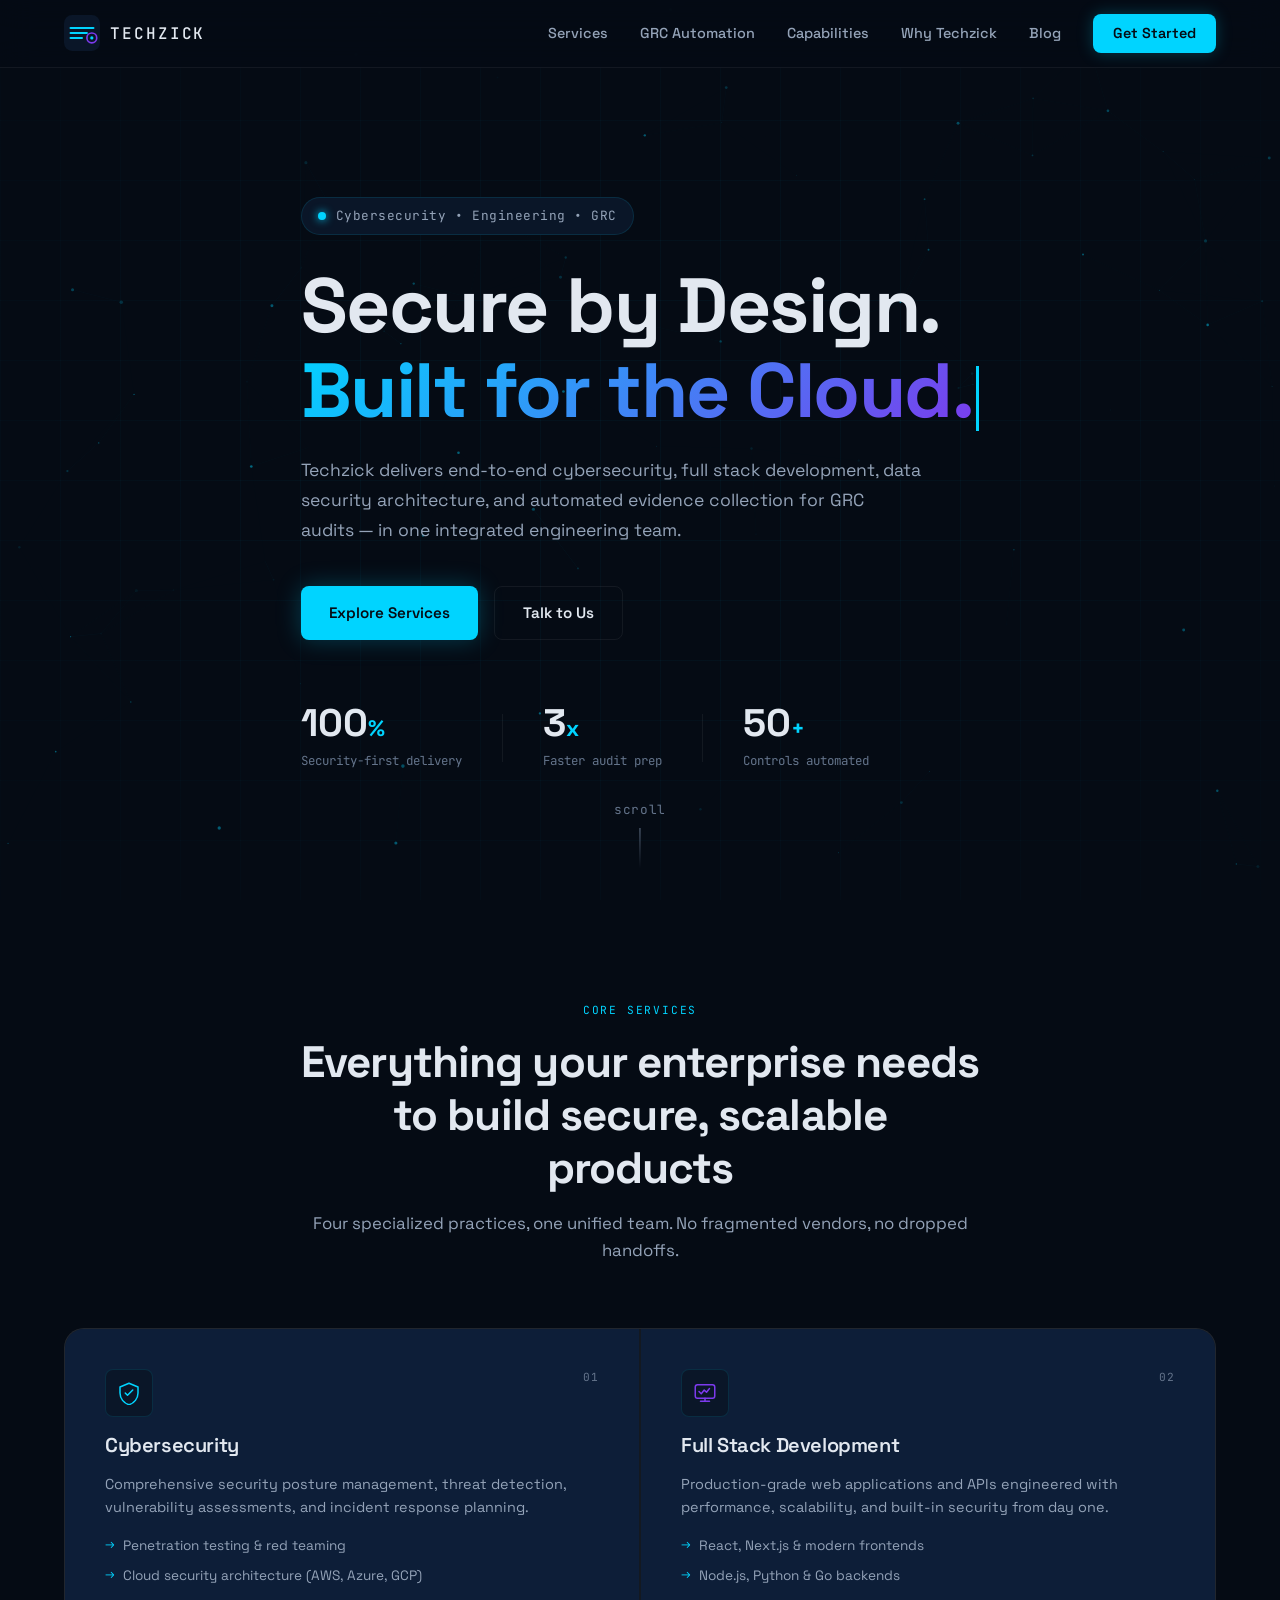
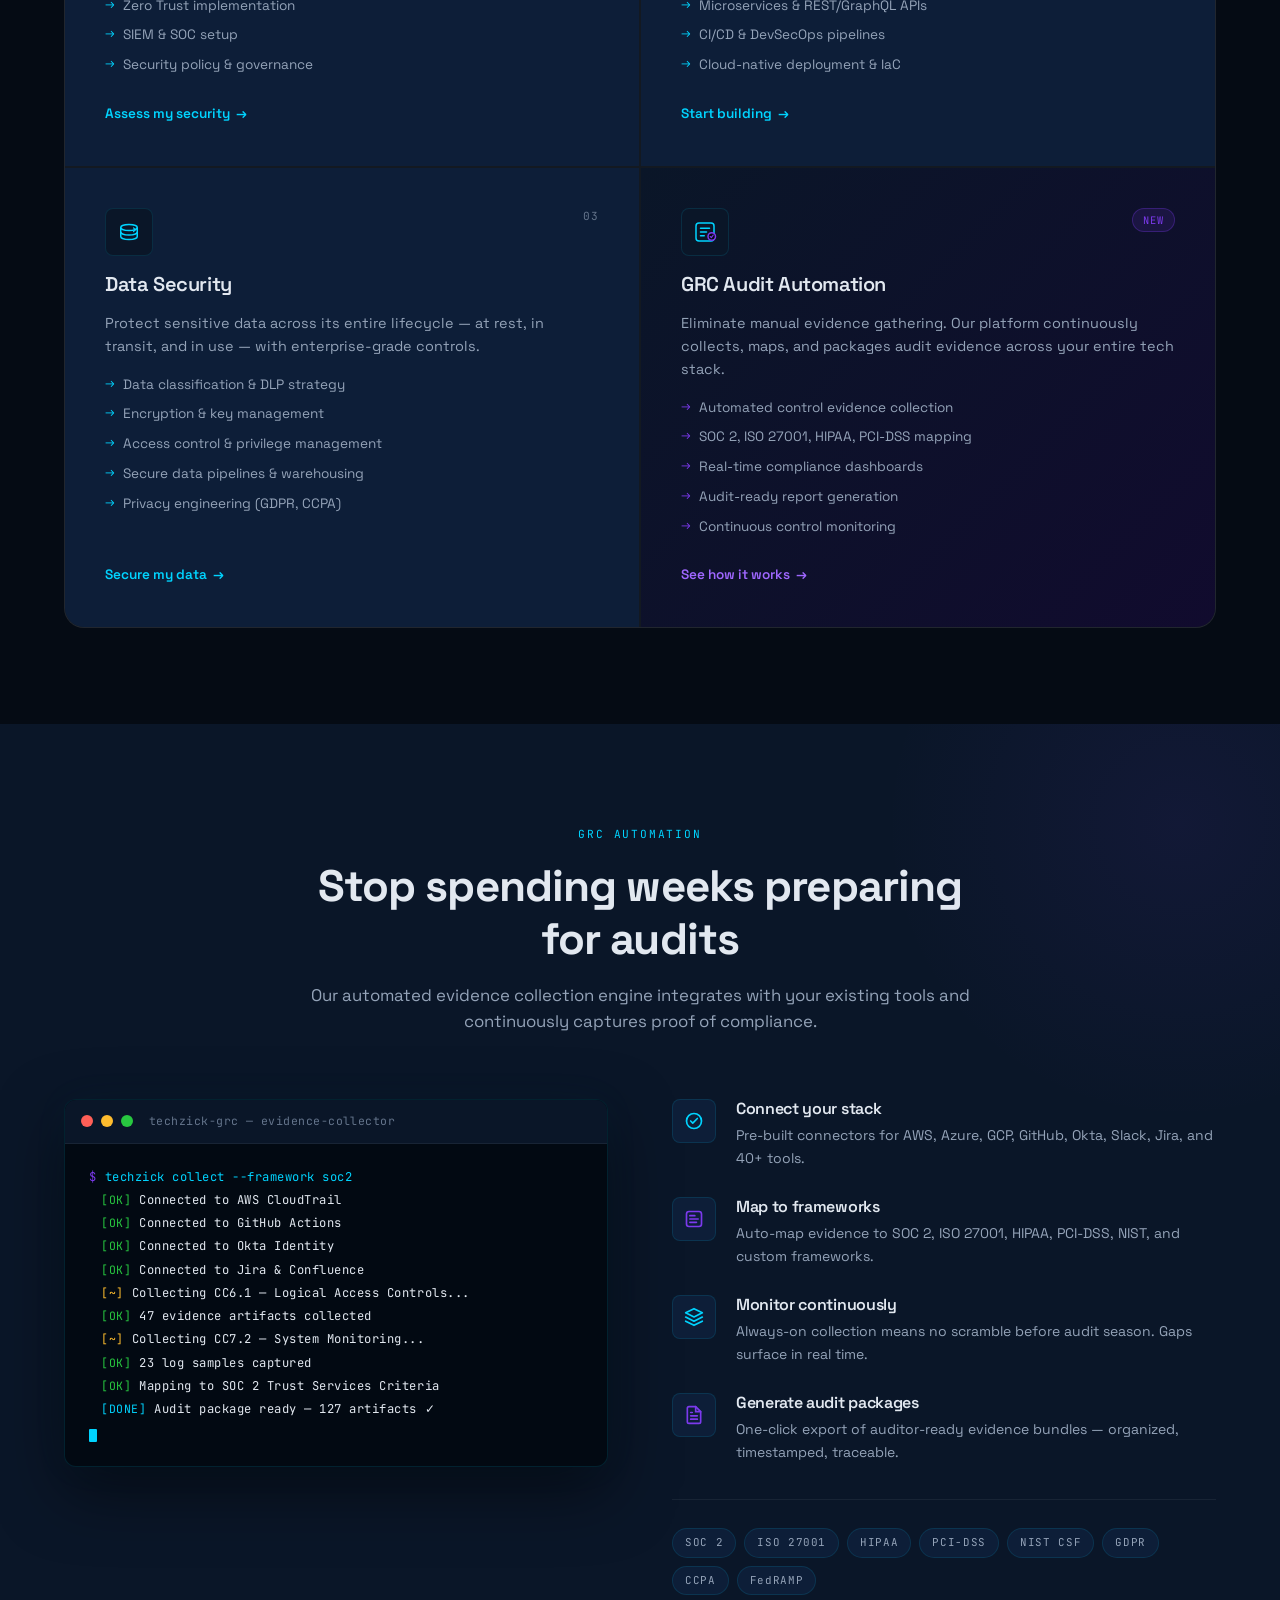
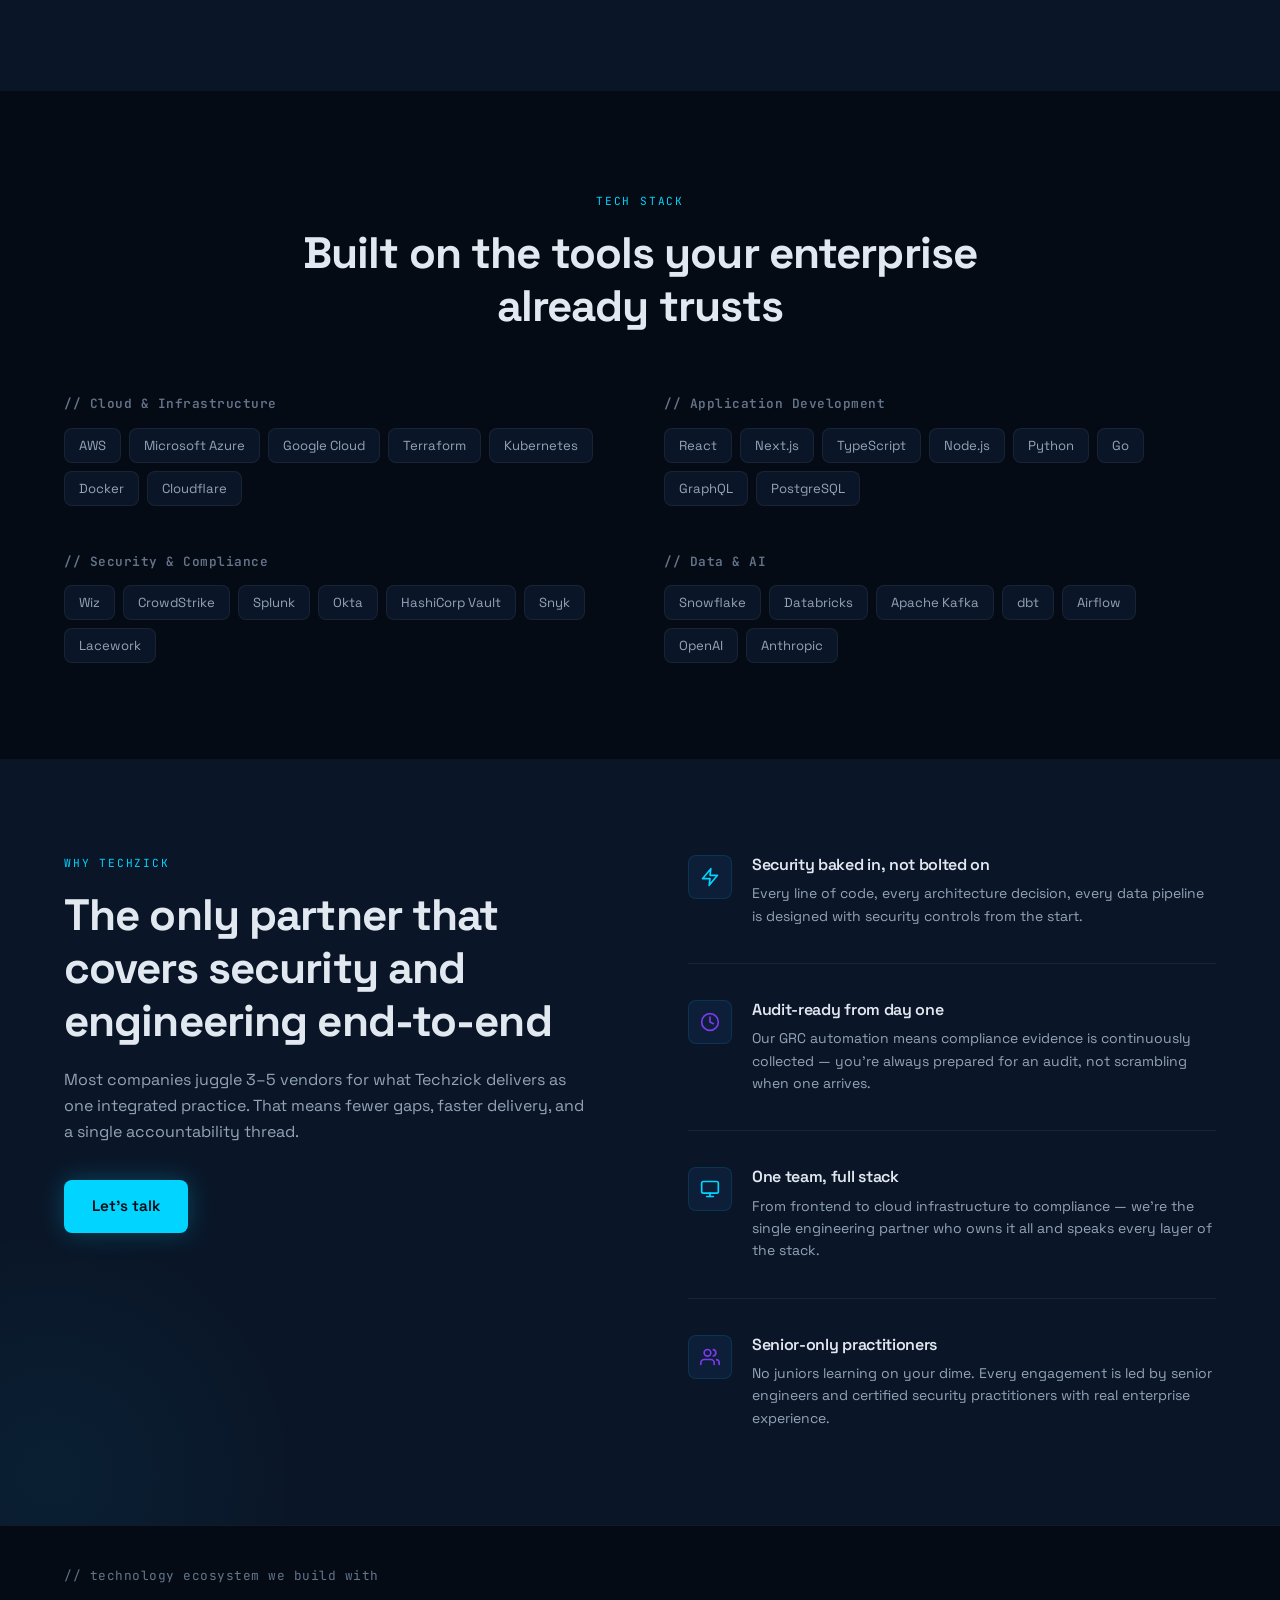
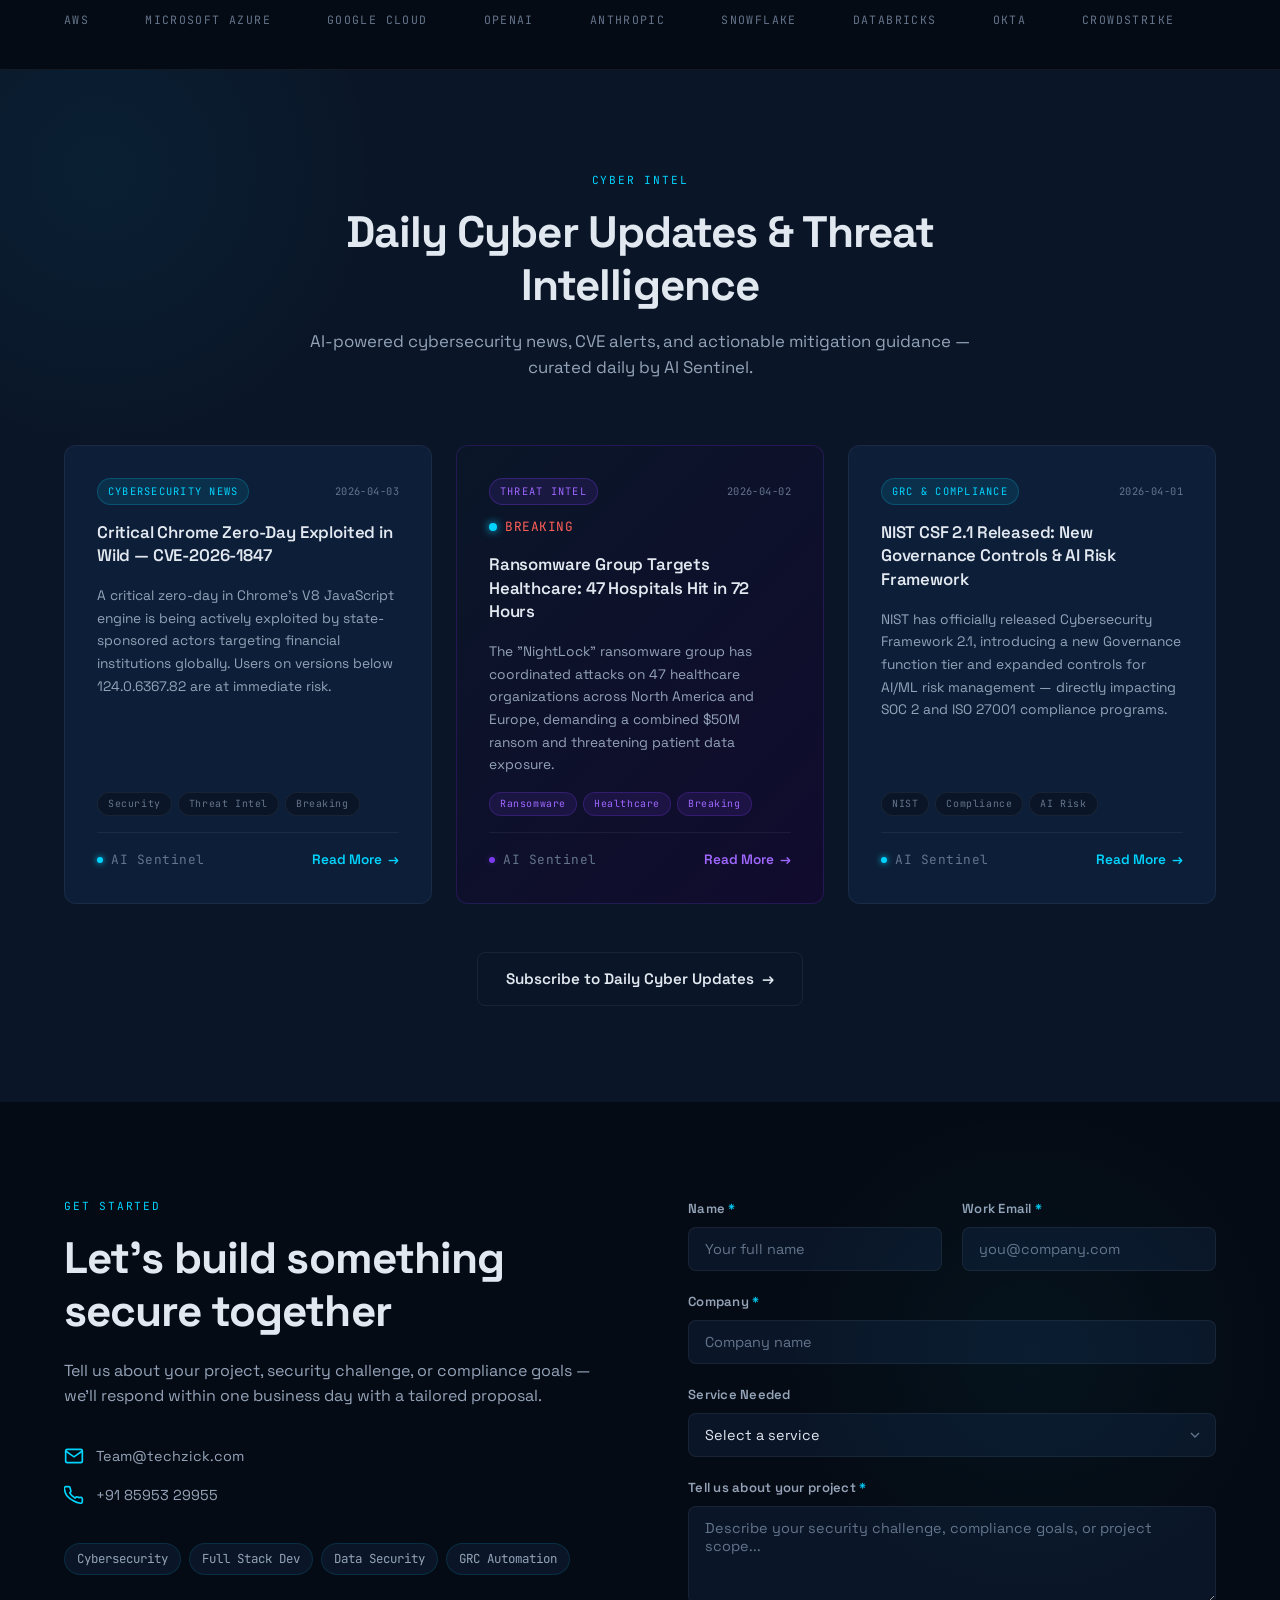
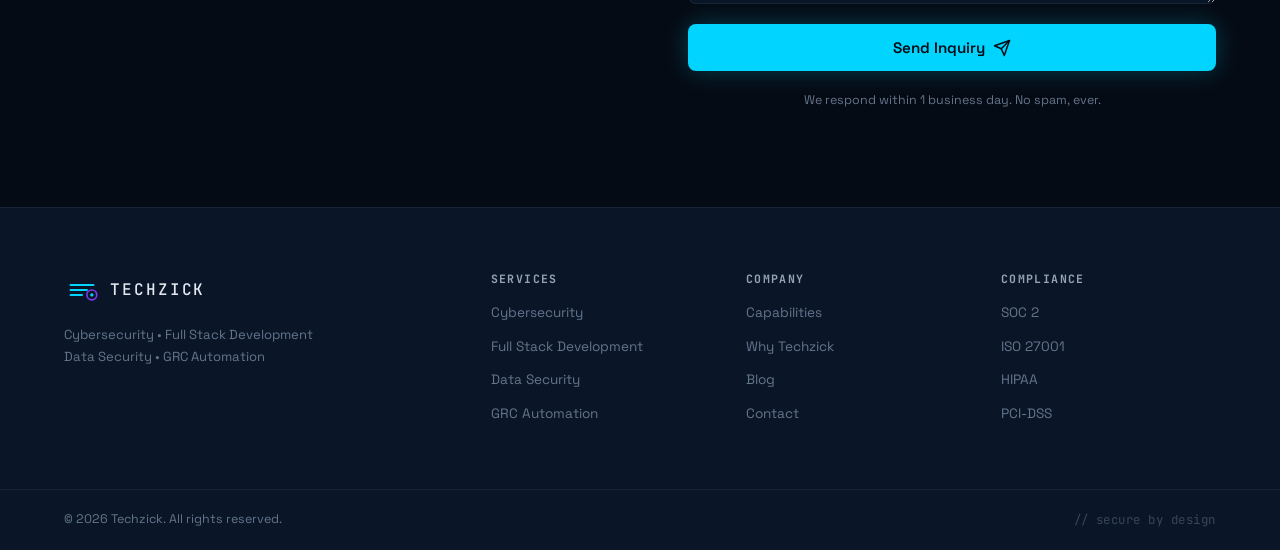
==== commit b5dc3b1f: "feat: add Blog section and Skills.md agentic template - Add Blog nav link and footer link - Add Blog" ====
--- a/index.html
+++ b/index.html
@@ -32,6 +32,7 @@
         <a href="#grc">GRC Automation</a>
         <a href="#capabilities">Capabilities</a>
         <a href="#why-us">Why Techzick</a>
+        <a href="#blog">Blog</a>
         <a href="#contact" class="nav-cta">Get Started</a>
       </nav>
     </div>
@@ -388,6 +389,93 @@
             <span>CrowdStrike</span><span>Cloudflare</span><span>GitHub</span><span>Kubernetes</span>
             <span>Terraform</span><span>Splunk</span><span>NVIDIA</span><span>HashiCorp</span>
           </div>
+        </div>
+      </div>
+    </section>
+
+    <!-- BLOG -->
+    <section class="section blog-section" id="blog">
+      <div class="container">
+        <div class="section-header">
+          <span class="eyebrow">CYBER INTEL</span>
+          <h2>Daily Cyber Updates &amp; Threat Intelligence</h2>
+          <p class="section-sub">AI-powered cybersecurity news, CVE alerts, and actionable mitigation guidance — curated daily by AI Sentinel.</p>
+        </div>
+        <div class="blog-grid">
+
+          <!-- Post 1 -->
+          <article class="blog-card">
+            <div class="blog-card-top">
+              <span class="blog-category">Cybersecurity News</span>
+              <time class="blog-date mono" datetime="2026-04-03">2026-04-03</time>
+            </div>
+            <h3 class="blog-title">Critical Chrome Zero-Day Exploited in Wild — CVE-2026-1847</h3>
+            <p class="blog-excerpt">A critical zero-day in Chrome's V8 JavaScript engine is being actively exploited by state-sponsored actors targeting financial institutions globally. Users on versions below 124.0.6367.82 are at immediate risk.</p>
+            <div class="blog-tags">
+              <span class="blog-tag">Security</span>
+              <span class="blog-tag">Threat Intel</span>
+              <span class="blog-tag">Breaking</span>
+            </div>
+            <div class="blog-footer">
+              <div class="blog-author">
+                <span class="author-dot"></span>
+                <span class="mono">AI Sentinel</span>
+              </div>
+              <a href="#contact" class="card-link">Read More <span aria-hidden="true">→</span></a>
+            </div>
+          </article>
+
+          <!-- Post 2 -->
+          <article class="blog-card blog-card--featured">
+            <div class="blog-card-top">
+              <span class="blog-category blog-category--purple">Threat Intel</span>
+              <time class="blog-date mono" datetime="2026-04-02">2026-04-02</time>
+            </div>
+            <div class="blog-breaking-badge">
+              <span class="pulse-dot"></span>
+              <span class="mono">BREAKING</span>
+            </div>
+            <h3 class="blog-title">Ransomware Group Targets Healthcare: 47 Hospitals Hit in 72 Hours</h3>
+            <p class="blog-excerpt">The "NightLock" ransomware group has coordinated attacks on 47 healthcare organizations across North America and Europe, demanding a combined $50M ransom and threatening patient data exposure.</p>
+            <div class="blog-tags">
+              <span class="blog-tag blog-tag--purple">Ransomware</span>
+              <span class="blog-tag blog-tag--purple">Healthcare</span>
+              <span class="blog-tag blog-tag--purple">Breaking</span>
+            </div>
+            <div class="blog-footer">
+              <div class="blog-author">
+                <span class="author-dot author-dot--purple"></span>
+                <span class="mono">AI Sentinel</span>
+              </div>
+              <a href="#contact" class="card-link card-link--purple">Read More <span aria-hidden="true">→</span></a>
+            </div>
+          </article>
+
+          <!-- Post 3 -->
+          <article class="blog-card">
+            <div class="blog-card-top">
+              <span class="blog-category">GRC &amp; Compliance</span>
+              <time class="blog-date mono" datetime="2026-04-01">2026-04-01</time>
+            </div>
+            <h3 class="blog-title">NIST CSF 2.1 Released: New Governance Controls &amp; AI Risk Framework</h3>
+            <p class="blog-excerpt">NIST has officially released Cybersecurity Framework 2.1, introducing a new Governance function tier and expanded controls for AI/ML risk management — directly impacting SOC 2 and ISO 27001 compliance programs.</p>
+            <div class="blog-tags">
+              <span class="blog-tag">NIST</span>
+              <span class="blog-tag">Compliance</span>
+              <span class="blog-tag">AI Risk</span>
+            </div>
+            <div class="blog-footer">
+              <div class="blog-author">
+                <span class="author-dot"></span>
+                <span class="mono">AI Sentinel</span>
+              </div>
+              <a href="#contact" class="card-link">Read More <span aria-hidden="true">→</span></a>
+            </div>
+          </article>
+
+        </div>
+        <div class="blog-cta-wrap">
+          <a href="#contact" class="btn btn-ghost">Subscribe to Daily Cyber Updates <span aria-hidden="true">→</span></a>
         </div>
       </div>
     </section>
@@ -486,6 +574,7 @@
           <h5>Company</h5>
           <a href="#capabilities">Capabilities</a>
           <a href="#why-us">Why Techzick</a>
+          <a href="#blog">Blog</a>
           <a href="#contact">Contact</a>
         </div>
         <div class="footer-col">
--- a/styles.css
+++ b/styles.css
@@ -819,6 +819,167 @@
 .footer-tag { opacity: 0.5; }
 
 /* ============================================================
+   BLOG SECTION
+   ============================================================ */
+.blog-section {
+  background: var(--bg-surface);
+  position: relative;
+  overflow: hidden;
+}
+.blog-section::before {
+  content: '';
+  position: absolute;
+  top: -180px; left: -180px;
+  width: 560px; height: 560px;
+  background: radial-gradient(circle, rgba(0,212,255,0.05) 0%, transparent 70%);
+  pointer-events: none;
+}
+.blog-grid {
+  display: grid;
+  grid-template-columns: repeat(3, 1fr);
+  gap: 24px;
+  margin-bottom: 48px;
+}
+.blog-card {
+  background: var(--bg-card);
+  border: 1px solid var(--border-dim);
+  border-radius: var(--radius);
+  padding: 32px;
+  display: flex;
+  flex-direction: column;
+  gap: 16px;
+  transition: background var(--transition), border-color var(--transition), transform var(--transition);
+  position: relative;
+  overflow: hidden;
+}
+.blog-card::before {
+  content: '';
+  position: absolute;
+  inset: 0;
+  background: linear-gradient(135deg, var(--cyan-dim) 0%, transparent 60%);
+  opacity: 0;
+  transition: opacity var(--transition);
+  pointer-events: none;
+}
+.blog-card:hover {
+  background: var(--bg-card2);
+  border-color: var(--border);
+  transform: translateY(-4px);
+}
+.blog-card:hover::before { opacity: 1; }
+
+.blog-card--featured {
+  background: linear-gradient(135deg, #0A1628 0%, #110B2E 100%);
+  border-color: rgba(124,58,237,0.2);
+}
+.blog-card--featured::before {
+  background: linear-gradient(135deg, var(--purple-dim) 0%, transparent 60%);
+}
+.blog-card--featured:hover { border-color: rgba(124,58,237,0.45); }
+
+.blog-card-top {
+  display: flex;
+  align-items: center;
+  justify-content: space-between;
+  gap: 8px;
+}
+.blog-category {
+  font-family: var(--mono);
+  font-size: 0.65rem;
+  letter-spacing: 0.12em;
+  text-transform: uppercase;
+  color: var(--cyan);
+  background: var(--cyan-dim);
+  border: 1px solid rgba(0,212,255,0.2);
+  padding: 4px 10px;
+  border-radius: 100px;
+}
+.blog-category--purple {
+  color: #9F67FF;
+  background: var(--purple-dim);
+  border-color: rgba(124,58,237,0.3);
+}
+.blog-date {
+  font-size: 0.65rem;
+  color: var(--text-dim);
+  flex-shrink: 0;
+}
+.blog-breaking-badge {
+  display: inline-flex;
+  align-items: center;
+  gap: 8px;
+  font-family: var(--mono);
+  font-size: 0.65rem;
+  letter-spacing: 0.16em;
+  color: #FF5F57;
+  margin-top: -4px;
+}
+.blog-title {
+  font-size: 1.05rem;
+  font-weight: 600;
+  color: var(--text);
+  line-height: 1.4;
+  letter-spacing: -0.01em;
+}
+.blog-excerpt {
+  font-size: 0.86rem;
+  color: var(--text-muted);
+  line-height: 1.65;
+  flex: 1;
+}
+.blog-tags {
+  display: flex;
+  flex-wrap: wrap;
+  gap: 6px;
+}
+.blog-tag {
+  font-family: var(--mono);
+  font-size: 0.62rem;
+  letter-spacing: 0.06em;
+  padding: 3px 10px;
+  border-radius: 100px;
+  background: var(--bg-surface);
+  border: 1px solid var(--border-dim);
+  color: var(--text-dim);
+  transition: all var(--transition);
+}
+.blog-tag:hover { border-color: var(--cyan); color: var(--cyan); }
+.blog-tag--purple { border-color: rgba(124,58,237,0.25); color: #9F67FF; background: var(--purple-dim); }
+.blog-footer {
+  display: flex;
+  align-items: center;
+  justify-content: space-between;
+  padding-top: 16px;
+  border-top: 1px solid var(--border-dim);
+  margin-top: auto;
+}
+.blog-author {
+  display: flex;
+  align-items: center;
+  gap: 8px;
+  font-size: 0.75rem;
+  color: var(--text-dim);
+}
+.author-dot {
+  width: 6px; height: 6px;
+  border-radius: 50%;
+  background: var(--cyan);
+  box-shadow: 0 0 6px var(--cyan);
+  flex-shrink: 0;
+  animation: pulse 2s ease-in-out infinite;
+}
+.author-dot--purple {
+  background: var(--purple);
+  box-shadow: 0 0 6px var(--purple-glow);
+}
+.card-link--purple {
+  color: #9F67FF !important;
+}
+.blog-cta-wrap {
+  text-align: center;
+}
+
+/* ============================================================
    SCROLL REVEAL ANIMATIONS
    ============================================================ */
 .reveal {
@@ -868,6 +1029,7 @@
   .footer-inner { grid-template-columns: 1fr; gap: 40px; padding: 48px 24px; }
   .footer-links { grid-template-columns: repeat(2, 1fr); }
   .footer-bottom .container { flex-direction: column; gap: 8px; text-align: center; }
+  .blog-grid { grid-template-columns: 1fr; }
 }
 
 @media (max-width: 640px) {
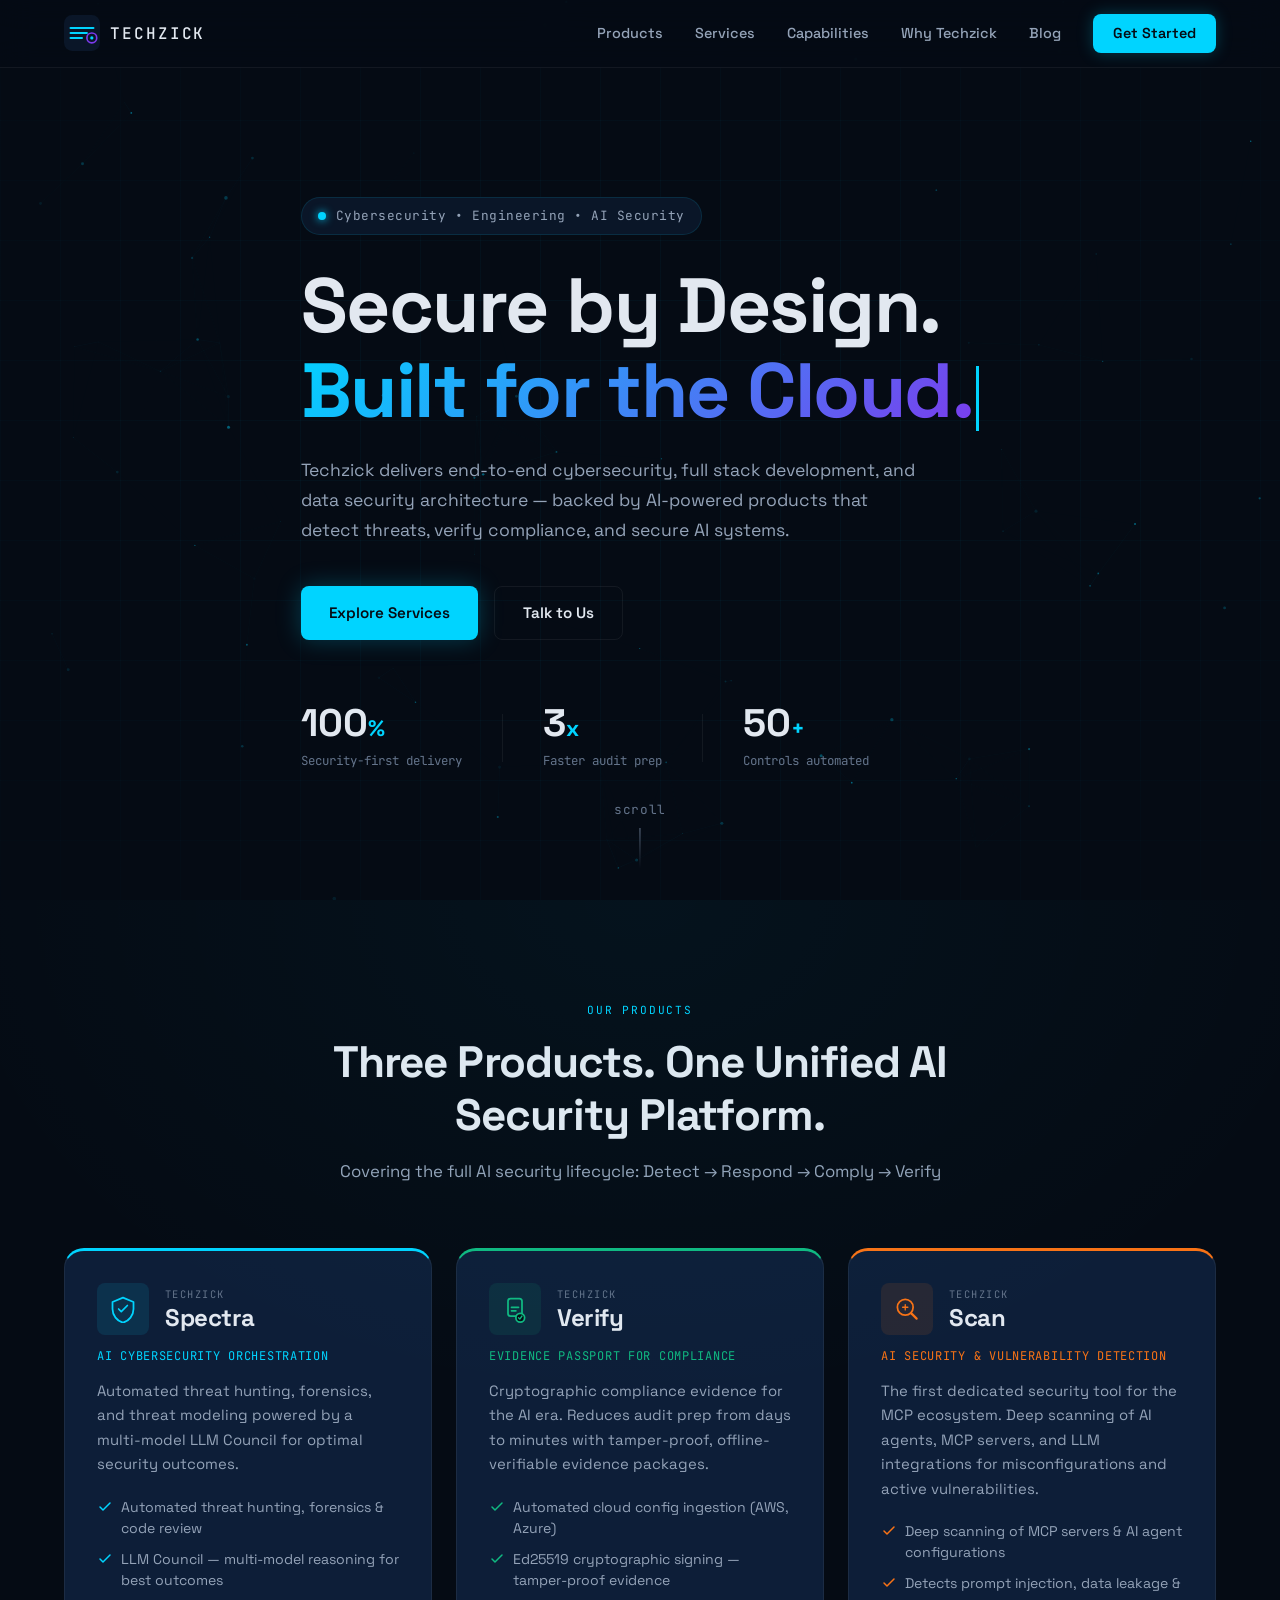
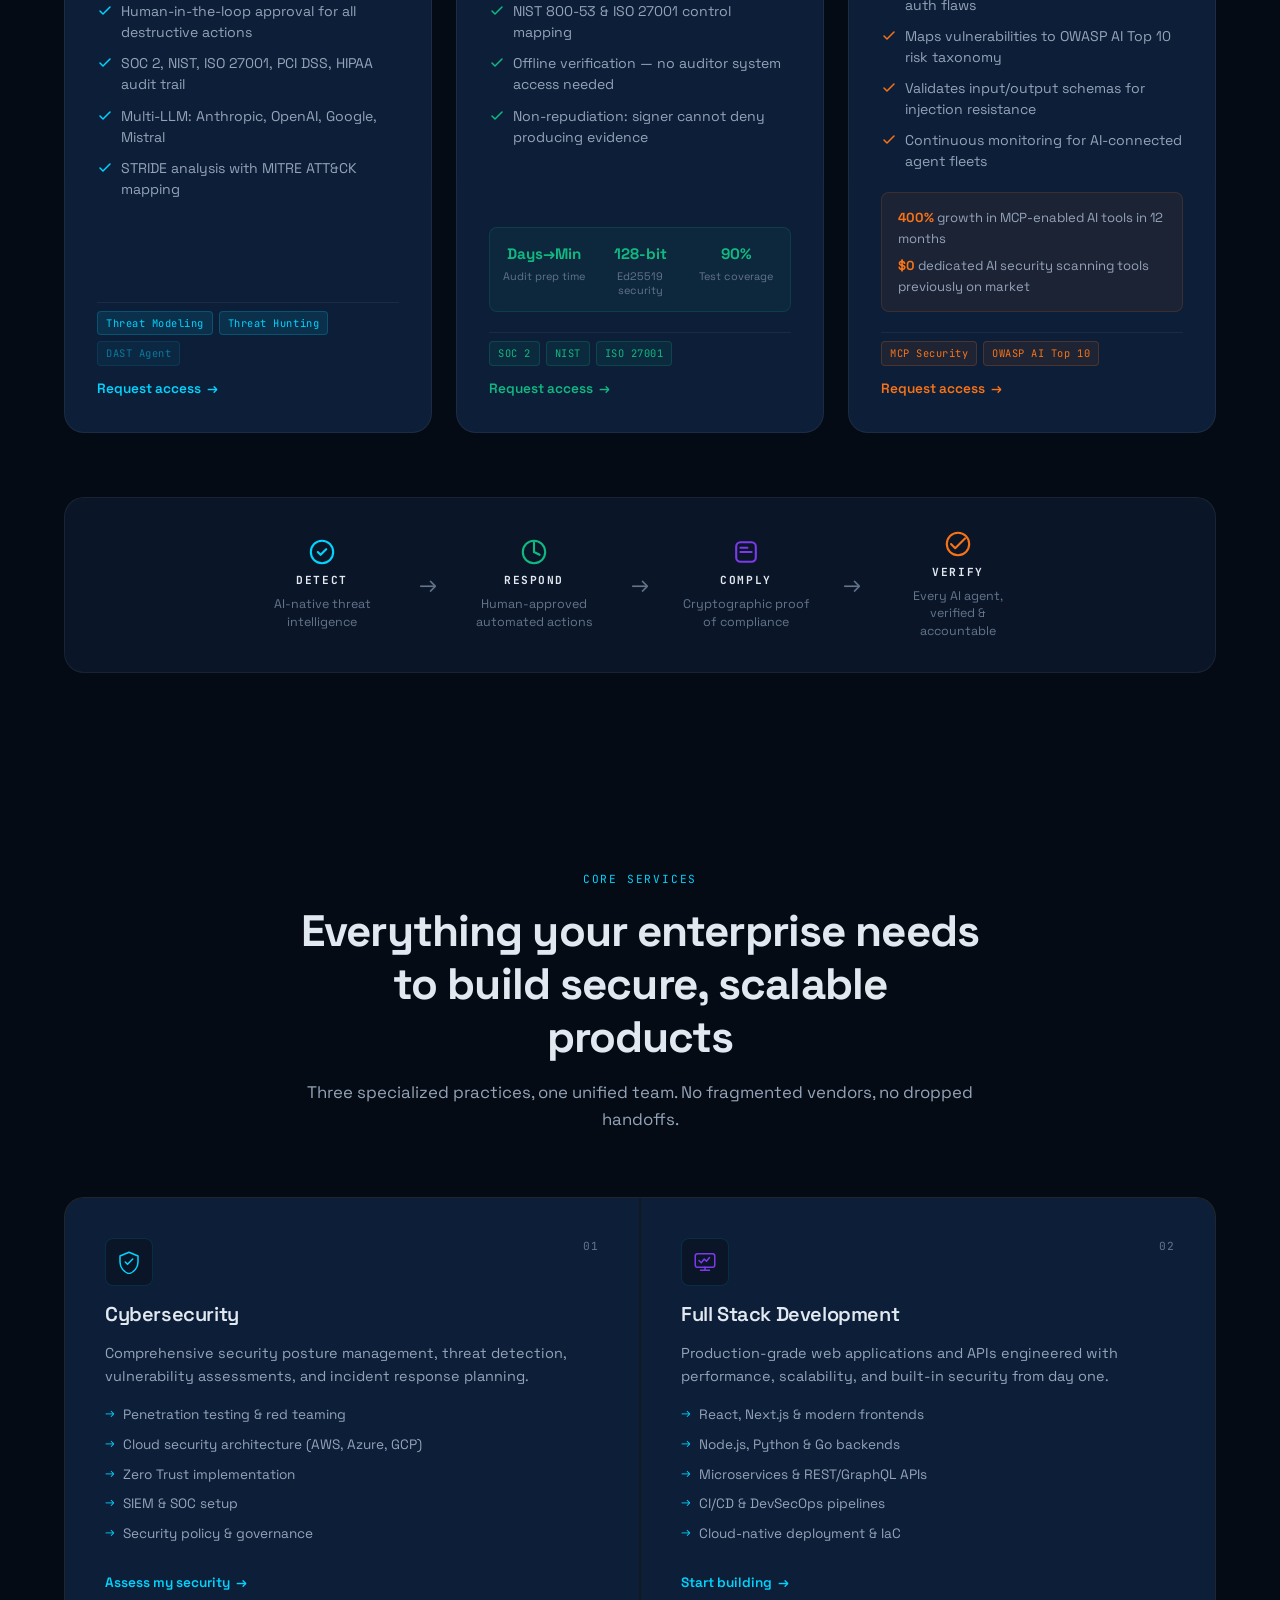
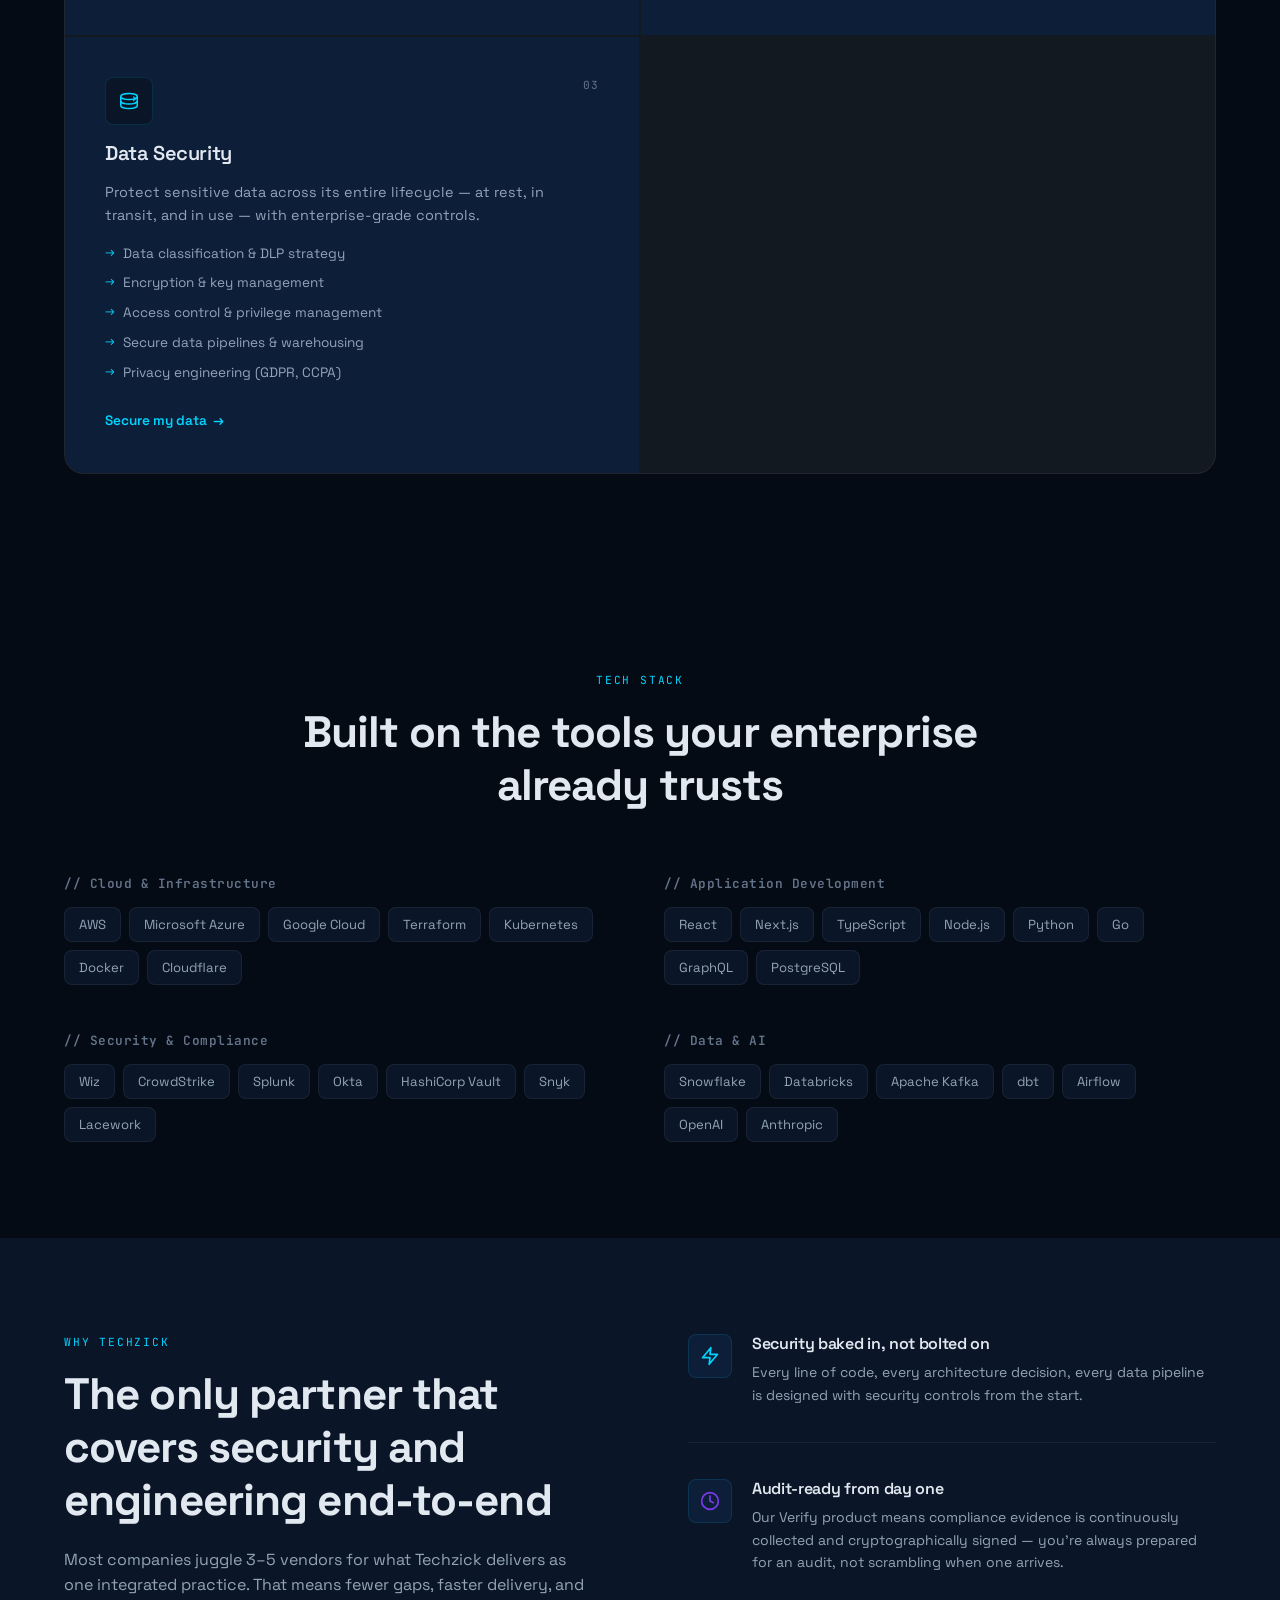
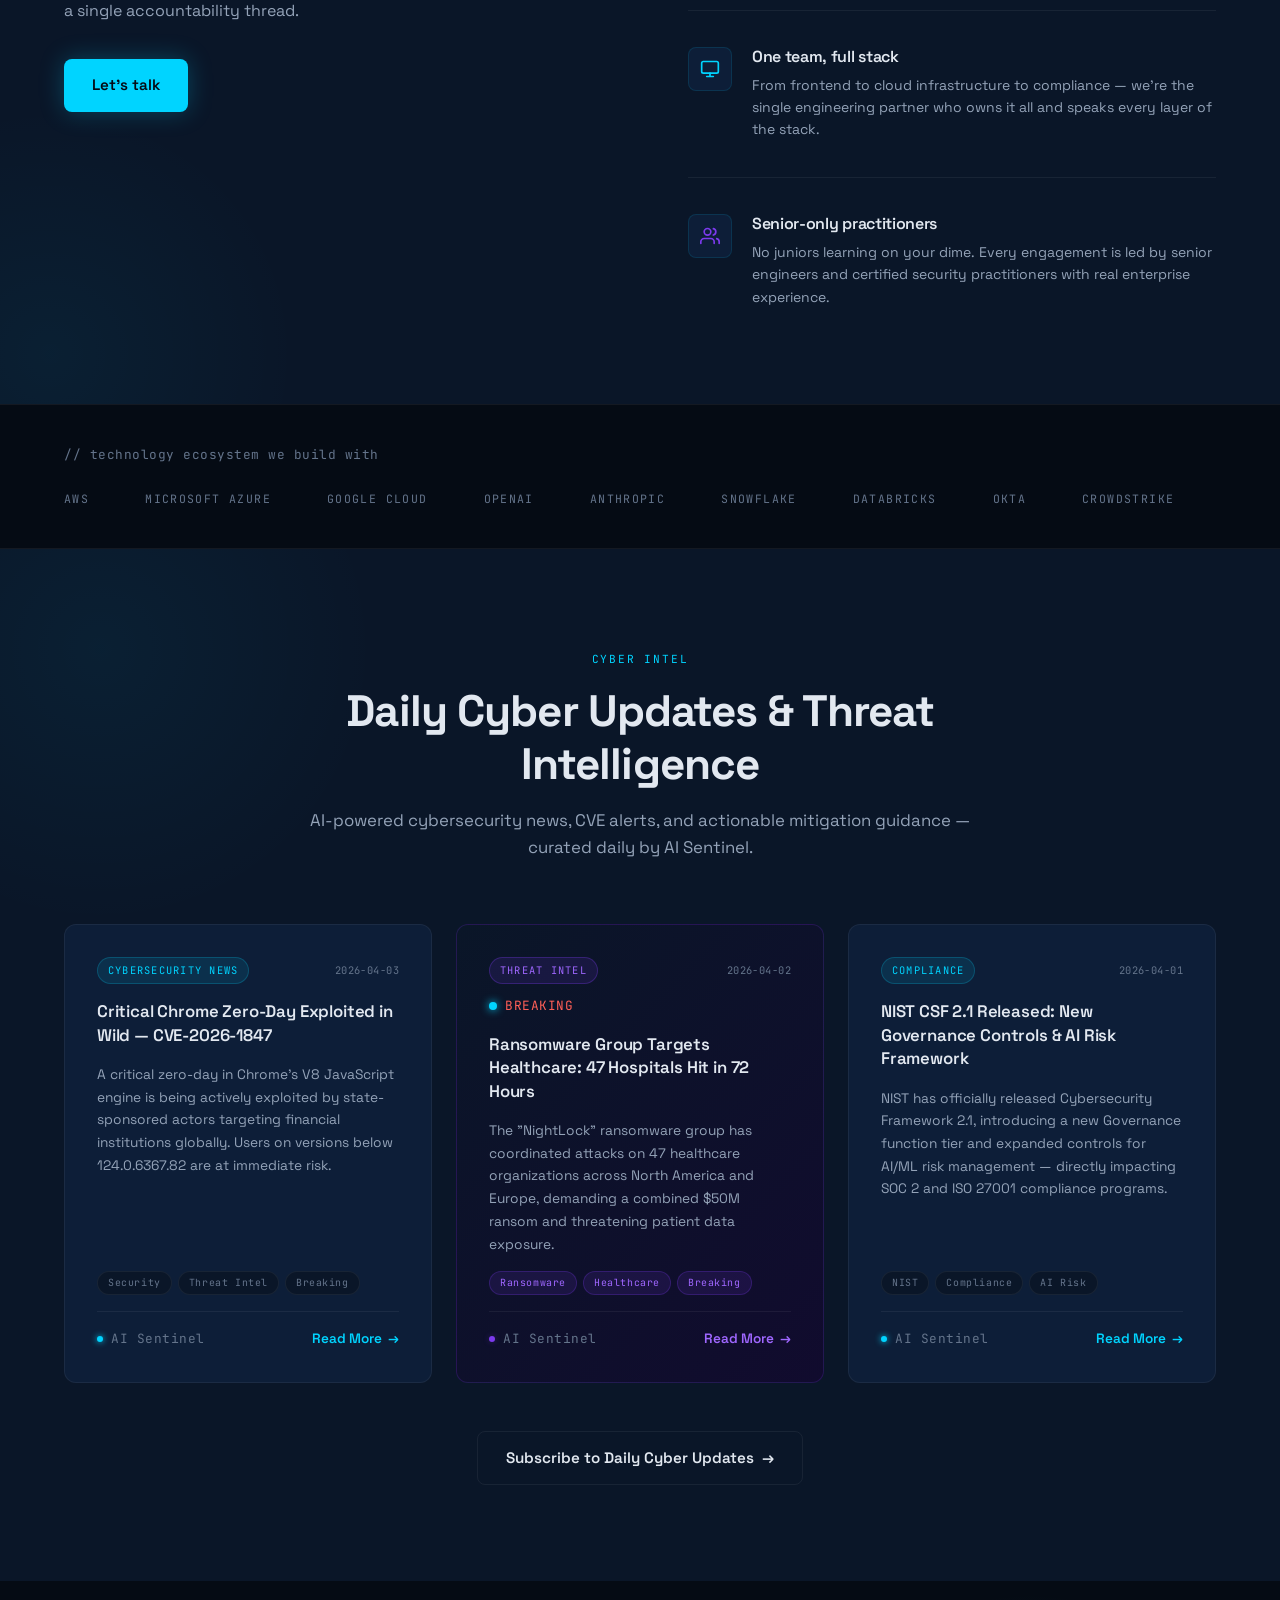
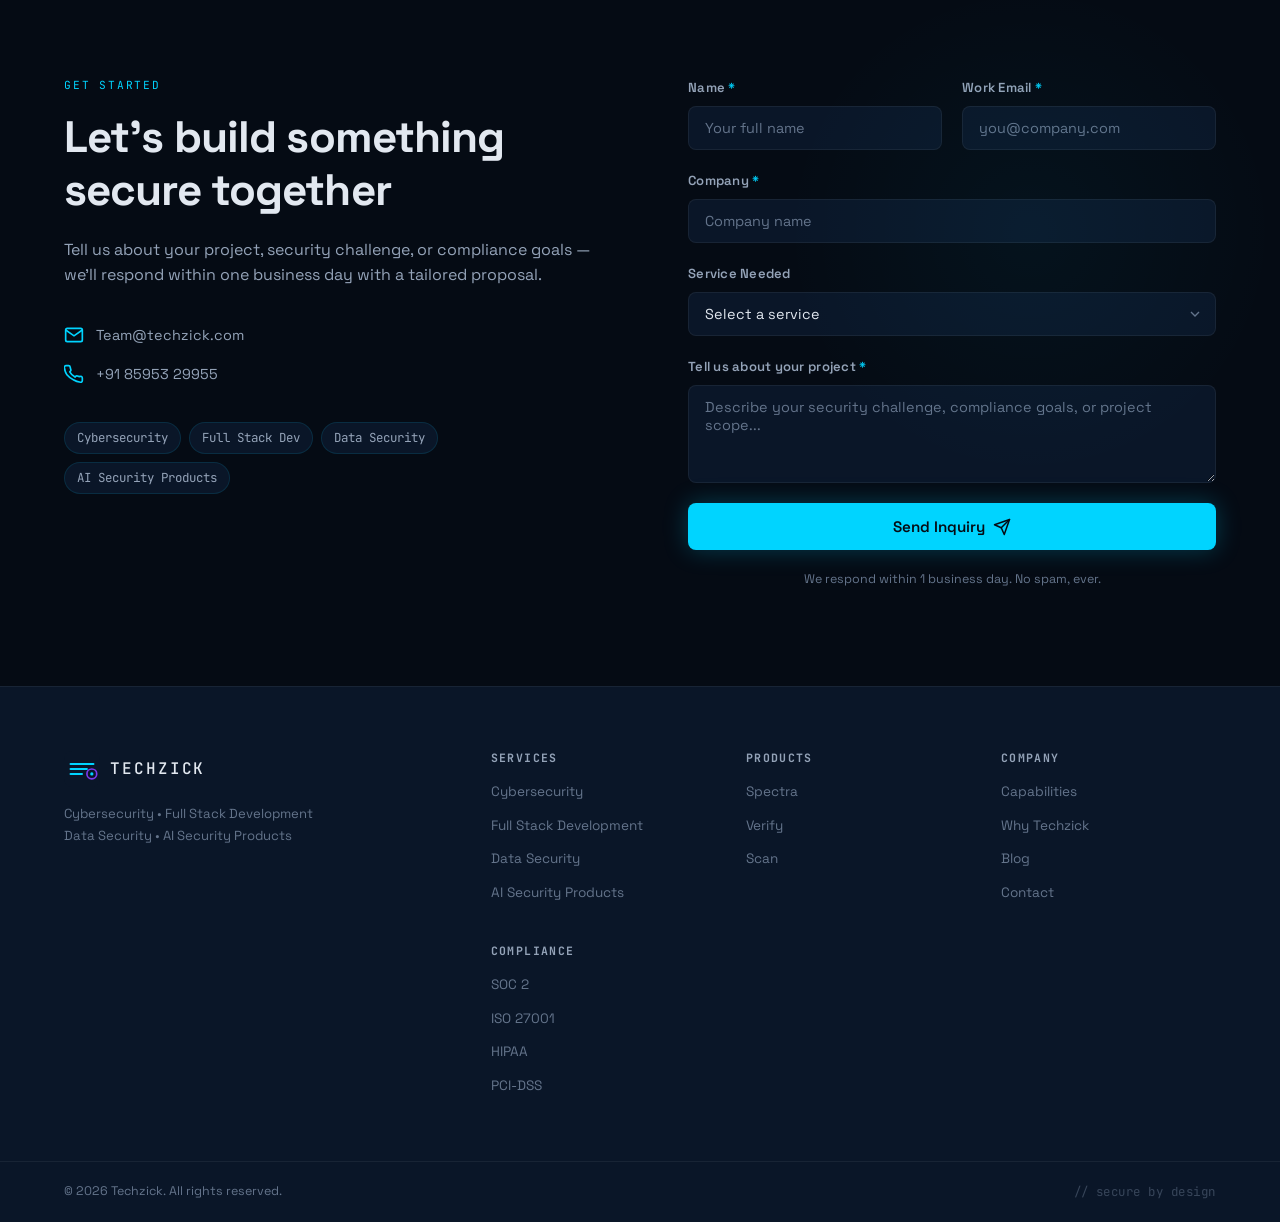
==== commit 1b3cd667: "feat: add Products section and remove GRC Automation - Add three product cards (Spectra, Verify, Sca" ====
--- a/index.html
+++ b/index.html
@@ -3,7 +3,7 @@
 <head>
   <meta charset="UTF-8" />
   <meta name="viewport" content="width=device-width, initial-scale=1.0" />
-  <meta name="description" content="Techzick — Cybersecurity, Full Stack Development, Data Security & Automated GRC Audit Evidence Collection for modern enterprises." />
+  <meta name="description" content="Techzick — Cybersecurity, Full Stack Development, Data Security & AI-powered security products for modern enterprises." />
   <title>Techzick | Cybersecurity &amp; Engineering</title>
   <link rel="preconnect" href="https://fonts.googleapis.com" />
   <link rel="preconnect" href="https://fonts.gstatic.com" crossorigin />
@@ -28,8 +28,8 @@
         <span></span><span></span><span></span>
       </button>
       <nav class="nav-menu" id="nav-menu" aria-label="Main navigation">
+        <a href="#products">Products</a>
         <a href="#services">Services</a>
-        <a href="#grc">GRC Automation</a>
         <a href="#capabilities">Capabilities</a>
         <a href="#why-us">Why Techzick</a>
         <a href="#blog">Blog</a>
@@ -47,14 +47,14 @@
       <div class="container hero-content">
         <div class="hero-badge">
           <span class="pulse-dot"></span>
-          <span class="mono">Cybersecurity &bull; Engineering &bull; GRC</span>
+          <span class="mono">Cybersecurity &bull; Engineering &bull; AI Security</span>
         </div>
         <h1 class="hero-title">
           Secure by Design.<br />
           <span class="gradient-text" id="typed-text"></span>
         </h1>
         <p class="hero-sub">
-          Techzick delivers end-to-end cybersecurity, full stack development, data security architecture, and automated evidence collection for GRC audits — in one integrated engineering team.
+          Techzick delivers end-to-end cybersecurity, full stack development, and data security architecture — backed by AI-powered products that detect threats, verify compliance, and secure AI systems.
         </p>
         <div class="hero-actions">
           <a href="#services" class="btn btn-primary">Explore Services</a>
@@ -80,6 +80,225 @@
       <div class="scroll-hint" aria-hidden="true">
         <span class="mono">scroll</span>
         <div class="scroll-line"></div>
+      </div>
+    </section>
+
+    <!-- PRODUCTS -->
+    <section class="section products-section" id="products">
+      <div class="container">
+        <div class="section-header">
+          <span class="eyebrow">OUR PRODUCTS</span>
+          <h2>Three Products. One Unified AI Security Platform.</h2>
+          <p class="section-sub">Covering the full AI security lifecycle: Detect &rarr; Respond &rarr; Comply &rarr; Verify</p>
+        </div>
+
+        <div class="products-grid">
+
+          <!-- Spectra -->
+          <article class="product-card product-card--spectra">
+            <div class="product-card-header">
+              <div class="product-icon product-icon--cyan">
+                <svg viewBox="0 0 32 32" fill="none" xmlns="http://www.w3.org/2000/svg">
+                  <path d="M16 3L4 8v8c0 7.18 5.14 13.88 12 15.5C22.86 29.88 28 23.18 28 16V8L16 3z" stroke="#00D4FF" stroke-width="2" stroke-linejoin="round"/>
+                  <path d="M11 16l3 3 7-7" stroke="#00D4FF" stroke-width="2" stroke-linecap="round" stroke-linejoin="round"/>
+                </svg>
+              </div>
+              <div class="product-name-wrap">
+                <span class="product-label mono">TECHZICK</span>
+                <h3 class="product-name">Spectra</h3>
+              </div>
+            </div>
+            <p class="product-tagline">AI Cybersecurity Orchestration</p>
+            <p class="product-desc">Automated threat hunting, forensics, and threat modeling powered by a multi-model LLM Council for optimal security outcomes.</p>
+            <ul class="product-features">
+              <li>
+                <svg viewBox="0 0 16 16" fill="none"><path d="M3 8l3 3 7-7" stroke="#00D4FF" stroke-width="1.5" stroke-linecap="round" stroke-linejoin="round"/></svg>
+                Automated threat hunting, forensics &amp; code review
+              </li>
+              <li>
+                <svg viewBox="0 0 16 16" fill="none"><path d="M3 8l3 3 7-7" stroke="#00D4FF" stroke-width="1.5" stroke-linecap="round" stroke-linejoin="round"/></svg>
+                LLM Council — multi-model reasoning for best outcomes
+              </li>
+              <li>
+                <svg viewBox="0 0 16 16" fill="none"><path d="M3 8l3 3 7-7" stroke="#00D4FF" stroke-width="1.5" stroke-linecap="round" stroke-linejoin="round"/></svg>
+                Human-in-the-loop approval for all destructive actions
+              </li>
+              <li>
+                <svg viewBox="0 0 16 16" fill="none"><path d="M3 8l3 3 7-7" stroke="#00D4FF" stroke-width="1.5" stroke-linecap="round" stroke-linejoin="round"/></svg>
+                SOC 2, NIST, ISO 27001, PCI DSS, HIPAA audit trail
+              </li>
+              <li>
+                <svg viewBox="0 0 16 16" fill="none"><path d="M3 8l3 3 7-7" stroke="#00D4FF" stroke-width="1.5" stroke-linecap="round" stroke-linejoin="round"/></svg>
+                Multi-LLM: Anthropic, OpenAI, Google, Mistral
+              </li>
+              <li>
+                <svg viewBox="0 0 16 16" fill="none"><path d="M3 8l3 3 7-7" stroke="#00D4FF" stroke-width="1.5" stroke-linecap="round" stroke-linejoin="round"/></svg>
+                STRIDE analysis with MITRE ATT&amp;CK mapping
+              </li>
+            </ul>
+            <div class="product-card-footer">
+              <div class="product-badge-row">
+                <span class="product-badge">Threat Modeling</span>
+                <span class="product-badge">Threat Hunting</span>
+                <span class="product-badge coming-soon">DAST Agent</span>
+              </div>
+              <a href="#contact" class="card-link">Request access <span aria-hidden="true">&rarr;</span></a>
+            </div>
+          </article>
+
+          <!-- Verify -->
+          <article class="product-card product-card--verify">
+            <div class="product-card-header">
+              <div class="product-icon product-icon--green">
+                <svg viewBox="0 0 32 32" fill="none" xmlns="http://www.w3.org/2000/svg">
+                  <rect x="8" y="4" width="16" height="20" rx="3" stroke="#10B981" stroke-width="2"/>
+                  <path d="M12 14h8M12 18h5" stroke="#10B981" stroke-width="2" stroke-linecap="round"/>
+                  <circle cx="22" cy="26" r="5" fill="#050B14" stroke="#10B981" stroke-width="2"/>
+                  <path d="M20 26l1.5 1.5L24 24" stroke="#10B981" stroke-width="1.5" stroke-linecap="round" stroke-linejoin="round"/>
+                </svg>
+              </div>
+              <div class="product-name-wrap">
+                <span class="product-label mono">TECHZICK</span>
+                <h3 class="product-name">Verify</h3>
+              </div>
+            </div>
+            <p class="product-tagline">Evidence Passport for Compliance</p>
+            <p class="product-desc">Cryptographic compliance evidence for the AI era. Reduces audit prep from days to minutes with tamper-proof, offline-verifiable evidence packages.</p>
+            <ul class="product-features">
+              <li>
+                <svg viewBox="0 0 16 16" fill="none"><path d="M3 8l3 3 7-7" stroke="#10B981" stroke-width="1.5" stroke-linecap="round" stroke-linejoin="round"/></svg>
+                Automated cloud config ingestion (AWS, Azure)
+              </li>
+              <li>
+                <svg viewBox="0 0 16 16" fill="none"><path d="M3 8l3 3 7-7" stroke="#10B981" stroke-width="1.5" stroke-linecap="round" stroke-linejoin="round"/></svg>
+                Ed25519 cryptographic signing — tamper-proof evidence
+              </li>
+              <li>
+                <svg viewBox="0 0 16 16" fill="none"><path d="M3 8l3 3 7-7" stroke="#10B981" stroke-width="1.5" stroke-linecap="round" stroke-linejoin="round"/></svg>
+                NIST 800-53 &amp; ISO 27001 control mapping
+              </li>
+              <li>
+                <svg viewBox="0 0 16 16" fill="none"><path d="M3 8l3 3 7-7" stroke="#10B981" stroke-width="1.5" stroke-linecap="round" stroke-linejoin="round"/></svg>
+                Offline verification — no auditor system access needed
+              </li>
+              <li>
+                <svg viewBox="0 0 16 16" fill="none"><path d="M3 8l3 3 7-7" stroke="#10B981" stroke-width="1.5" stroke-linecap="round" stroke-linejoin="round"/></svg>
+                Non-repudiation: signer cannot deny producing evidence
+              </li>
+            </ul>
+            <div class="product-stats-row">
+              <div class="product-stat">
+                <span class="product-stat-num">Days&rarr;Min</span>
+                <span class="product-stat-label">Audit prep time</span>
+              </div>
+              <div class="product-stat">
+                <span class="product-stat-num">128-bit</span>
+                <span class="product-stat-label">Ed25519 security</span>
+              </div>
+              <div class="product-stat">
+                <span class="product-stat-num">90%</span>
+                <span class="product-stat-label">Test coverage</span>
+              </div>
+            </div>
+            <div class="product-card-footer">
+              <div class="product-badge-row">
+                <span class="product-badge product-badge--green">SOC 2</span>
+                <span class="product-badge product-badge--green">NIST</span>
+                <span class="product-badge product-badge--green">ISO 27001</span>
+              </div>
+              <a href="#contact" class="card-link card-link--green">Request access <span aria-hidden="true">&rarr;</span></a>
+            </div>
+          </article>
+
+          <!-- Scan -->
+          <article class="product-card product-card--scan">
+            <div class="product-card-header">
+              <div class="product-icon product-icon--red">
+                <svg viewBox="0 0 32 32" fill="none" xmlns="http://www.w3.org/2000/svg">
+                  <circle cx="14" cy="14" r="9" stroke="#F97316" stroke-width="2"/>
+                  <path d="M21 21l6 6" stroke="#F97316" stroke-width="2.5" stroke-linecap="round"/>
+                  <path d="M11 14h6M14 11v6" stroke="#F97316" stroke-width="1.5" stroke-linecap="round"/>
+                </svg>
+              </div>
+              <div class="product-name-wrap">
+                <span class="product-label mono">TECHZICK</span>
+                <h3 class="product-name">Scan</h3>
+              </div>
+            </div>
+            <p class="product-tagline">AI Security &amp; Vulnerability Detection</p>
+            <p class="product-desc">The first dedicated security tool for the MCP ecosystem. Deep scanning of AI agents, MCP servers, and LLM integrations for misconfigurations and active vulnerabilities.</p>
+            <ul class="product-features">
+              <li>
+                <svg viewBox="0 0 16 16" fill="none"><path d="M3 8l3 3 7-7" stroke="#F97316" stroke-width="1.5" stroke-linecap="round" stroke-linejoin="round"/></svg>
+                Deep scanning of MCP servers &amp; AI agent configurations
+              </li>
+              <li>
+                <svg viewBox="0 0 16 16" fill="none"><path d="M3 8l3 3 7-7" stroke="#F97316" stroke-width="1.5" stroke-linecap="round" stroke-linejoin="round"/></svg>
+                Detects prompt injection, data leakage &amp; auth flaws
+              </li>
+              <li>
+                <svg viewBox="0 0 16 16" fill="none"><path d="M3 8l3 3 7-7" stroke="#F97316" stroke-width="1.5" stroke-linecap="round" stroke-linejoin="round"/></svg>
+                Maps vulnerabilities to OWASP AI Top 10 risk taxonomy
+              </li>
+              <li>
+                <svg viewBox="0 0 16 16" fill="none"><path d="M3 8l3 3 7-7" stroke="#F97316" stroke-width="1.5" stroke-linecap="round" stroke-linejoin="round"/></svg>
+                Validates input/output schemas for injection resistance
+              </li>
+              <li>
+                <svg viewBox="0 0 16 16" fill="none"><path d="M3 8l3 3 7-7" stroke="#F97316" stroke-width="1.5" stroke-linecap="round" stroke-linejoin="round"/></svg>
+                Continuous monitoring for AI-connected agent fleets
+              </li>
+            </ul>
+            <div class="product-market-callout">
+              <span class="market-stat"><strong>400%</strong> growth in MCP-enabled AI tools in 12 months</span>
+              <span class="market-stat"><strong>$0</strong> dedicated AI security scanning tools previously on market</span>
+            </div>
+            <div class="product-card-footer">
+              <div class="product-badge-row">
+                <span class="product-badge product-badge--orange">MCP Security</span>
+                <span class="product-badge product-badge--orange">OWASP AI Top 10</span>
+              </div>
+              <a href="#contact" class="card-link card-link--orange">Request access <span aria-hidden="true">&rarr;</span></a>
+            </div>
+          </article>
+
+        </div>
+
+        <!-- Bottom lifecycle banner -->
+        <div class="products-lifecycle">
+          <div class="lifecycle-item">
+            <span class="lifecycle-icon">
+              <svg viewBox="0 0 20 20" fill="none"><circle cx="10" cy="10" r="8" stroke="#00D4FF" stroke-width="1.5"/><path d="M7 10l2 2 4-4" stroke="#00D4FF" stroke-width="1.5" stroke-linecap="round" stroke-linejoin="round"/></svg>
+            </span>
+            <span class="lifecycle-label">DETECT</span>
+            <span class="lifecycle-sub">AI-native threat intelligence</span>
+          </div>
+          <div class="lifecycle-arrow" aria-hidden="true">&rarr;</div>
+          <div class="lifecycle-item">
+            <span class="lifecycle-icon">
+              <svg viewBox="0 0 20 20" fill="none"><path d="M10 3v7l4 2" stroke="#10B981" stroke-width="1.5" stroke-linecap="round"/><circle cx="10" cy="10" r="8" stroke="#10B981" stroke-width="1.5"/></svg>
+            </span>
+            <span class="lifecycle-label">RESPOND</span>
+            <span class="lifecycle-sub">Human-approved automated actions</span>
+          </div>
+          <div class="lifecycle-arrow" aria-hidden="true">&rarr;</div>
+          <div class="lifecycle-item">
+            <span class="lifecycle-icon">
+              <svg viewBox="0 0 20 20" fill="none"><rect x="3" y="3" width="14" height="14" rx="3" stroke="#7C3AED" stroke-width="1.5"/><path d="M6 10h8M6 7h5" stroke="#7C3AED" stroke-width="1.5" stroke-linecap="round"/></svg>
+            </span>
+            <span class="lifecycle-label">COMPLY</span>
+            <span class="lifecycle-sub">Cryptographic proof of compliance</span>
+          </div>
+          <div class="lifecycle-arrow" aria-hidden="true">&rarr;</div>
+          <div class="lifecycle-item">
+            <span class="lifecycle-icon">
+              <svg viewBox="0 0 20 20" fill="none"><path d="M5 10l3 3 7-7" stroke="#F97316" stroke-width="1.5" stroke-linecap="round" stroke-linejoin="round"/><circle cx="10" cy="10" r="8" stroke="#F97316" stroke-width="1.5"/></svg>
+            </span>
+            <span class="lifecycle-label">VERIFY</span>
+            <span class="lifecycle-sub">Every AI agent, verified &amp; accountable</span>
+          </div>
+        </div>
+
       </div>
     </section>
 
@@ -89,7 +308,7 @@
         <div class="section-header">
           <span class="eyebrow">CORE SERVICES</span>
           <h2>Everything your enterprise needs to build secure, scalable products</h2>
-          <p class="section-sub">Four specialized practices, one unified team. No fragmented vendors, no dropped handoffs.</p>
+          <p class="section-sub">Three specialized practices, one unified team. No fragmented vendors, no dropped handoffs.</p>
         </div>
         <div class="services-grid">
 
@@ -168,119 +387,6 @@
             </div>
           </article>
 
-          <article class="service-card service-card--featured" data-index="04">
-            <div class="card-top">
-              <div class="service-icon">
-                <svg viewBox="0 0 32 32" fill="none" xmlns="http://www.w3.org/2000/svg">
-                  <rect x="4" y="4" width="24" height="24" rx="4" stroke="#00D4FF" stroke-width="2"/>
-                  <path d="M10 11h12M10 16h8M10 21h5" stroke="#00D4FF" stroke-width="2" stroke-linecap="round"/>
-                  <circle cx="25" cy="22" r="5" fill="#050B14" stroke="#7C3AED" stroke-width="2"/>
-                  <path d="M23 22l1.5 1.5L27 20" stroke="#7C3AED" stroke-width="1.5" stroke-linecap="round" stroke-linejoin="round"/>
-                </svg>
-              </div>
-              <span class="card-num featured-badge">NEW</span>
-            </div>
-            <h3>GRC Audit Automation</h3>
-            <p>Eliminate manual evidence gathering. Our platform continuously collects, maps, and packages audit evidence across your entire tech stack.</p>
-            <ul class="card-list">
-              <li>Automated control evidence collection</li>
-              <li>SOC 2, ISO 27001, HIPAA, PCI-DSS mapping</li>
-              <li>Real-time compliance dashboards</li>
-              <li>Audit-ready report generation</li>
-              <li>Continuous control monitoring</li>
-            </ul>
-            <div class="card-footer">
-              <a href="#grc" class="card-link">See how it works <span aria-hidden="true">→</span></a>
-            </div>
-          </article>
-
-        </div>
-      </div>
-    </section>
-
-    <!-- GRC DEEP DIVE -->
-    <section class="section grc-section" id="grc">
-      <div class="container">
-        <div class="section-header">
-          <span class="eyebrow">GRC AUTOMATION</span>
-          <h2>Stop spending weeks preparing for audits</h2>
-          <p class="section-sub">Our automated evidence collection engine integrates with your existing tools and continuously captures proof of compliance.</p>
-        </div>
-        <div class="grc-layout">
-          <div class="grc-left">
-            <div class="terminal">
-              <div class="terminal-bar">
-                <span class="dot dot-red"></span>
-                <span class="dot dot-yellow"></span>
-                <span class="dot dot-green"></span>
-                <span class="terminal-title mono">techzick-grc &mdash; evidence-collector</span>
-              </div>
-              <div class="terminal-body mono">
-                <div class="term-line"><span class="term-prompt">$</span> <span class="term-cmd">techzick collect --framework soc2</span></div>
-                <div class="term-line term-output"><span class="term-ok">[OK]</span> Connected to AWS CloudTrail</div>
-                <div class="term-line term-output"><span class="term-ok">[OK]</span> Connected to GitHub Actions</div>
-                <div class="term-line term-output"><span class="term-ok">[OK]</span> Connected to Okta Identity</div>
-                <div class="term-line term-output"><span class="term-ok">[OK]</span> Connected to Jira &amp; Confluence</div>
-                <div class="term-line term-output"><span class="term-warn">[~]</span>  Collecting CC6.1 — Logical Access Controls...</div>
-                <div class="term-line term-output"><span class="term-ok">[OK]</span> 47 evidence artifacts collected</div>
-                <div class="term-line term-output"><span class="term-warn">[~]</span>  Collecting CC7.2 — System Monitoring...</div>
-                <div class="term-line term-output"><span class="term-ok">[OK]</span> 23 log samples captured</div>
-                <div class="term-line term-output"><span class="term-ok">[OK]</span> Mapping to SOC 2 Trust Services Criteria</div>
-                <div class="term-line term-output success"><span class="term-ok">[DONE]</span> Audit package ready — 127 artifacts ✓</div>
-                <div class="term-cursor"></div>
-              </div>
-            </div>
-          </div>
-          <div class="grc-right">
-            <div class="grc-steps">
-              <div class="grc-step">
-                <div class="step-icon">
-                  <svg viewBox="0 0 24 24" fill="none"><circle cx="12" cy="12" r="9" stroke="#00D4FF" stroke-width="2"/><path d="M8 12l2.5 2.5L16 9" stroke="#00D4FF" stroke-width="2" stroke-linecap="round" stroke-linejoin="round"/></svg>
-                </div>
-                <div>
-                  <h4>Connect your stack</h4>
-                  <p>Pre-built connectors for AWS, Azure, GCP, GitHub, Okta, Slack, Jira, and 40+ tools.</p>
-                </div>
-              </div>
-              <div class="grc-step">
-                <div class="step-icon">
-                  <svg viewBox="0 0 24 24" fill="none"><rect x="3" y="3" width="18" height="18" rx="3" stroke="#7C3AED" stroke-width="2"/><path d="M7 12h10M7 8h6M7 16h8" stroke="#7C3AED" stroke-width="2" stroke-linecap="round"/></svg>
-                </div>
-                <div>
-                  <h4>Map to frameworks</h4>
-                  <p>Auto-map evidence to SOC 2, ISO 27001, HIPAA, PCI-DSS, NIST, and custom frameworks.</p>
-                </div>
-              </div>
-              <div class="grc-step">
-                <div class="step-icon">
-                  <svg viewBox="0 0 24 24" fill="none"><path d="M12 2L2 7l10 5 10-5-10-5zM2 17l10 5 10-5M2 12l10 5 10-5" stroke="#00D4FF" stroke-width="2" stroke-linecap="round" stroke-linejoin="round"/></svg>
-                </div>
-                <div>
-                  <h4>Monitor continuously</h4>
-                  <p>Always-on collection means no scramble before audit season. Gaps surface in real time.</p>
-                </div>
-              </div>
-              <div class="grc-step">
-                <div class="step-icon">
-                  <svg viewBox="0 0 24 24" fill="none"><path d="M14 2H6a2 2 0 00-2 2v16a2 2 0 002 2h12a2 2 0 002-2V8l-6-6z" stroke="#7C3AED" stroke-width="2" stroke-linecap="round" stroke-linejoin="round"/><path d="M14 2v6h6M16 13H8M16 17H8M10 9H8" stroke="#7C3AED" stroke-width="2" stroke-linecap="round"/></svg>
-                </div>
-                <div>
-                  <h4>Generate audit packages</h4>
-                  <p>One-click export of auditor-ready evidence bundles — organized, timestamped, traceable.</p>
-                </div>
-              </div>
-            </div>
-            <div class="framework-badges">
-              <span class="fw-badge">SOC 2</span>
-              <span class="fw-badge">ISO 27001</span>
-              <span class="fw-badge">HIPAA</span>
-              <span class="fw-badge">PCI-DSS</span>
-              <span class="fw-badge">NIST CSF</span>
-              <span class="fw-badge">GDPR</span>
-              <span class="fw-badge">CCPA</span>
-              <span class="fw-badge">FedRAMP</span>
-            </div>
-          </div>
         </div>
       </div>
     </section>
@@ -347,7 +453,7 @@
               </div>
               <div>
                 <h4>Audit-ready from day one</h4>
-                <p>Our GRC automation means compliance evidence is continuously collected — you're always prepared for an audit, not scrambling when one arrives.</p>
+                <p>Our Verify product means compliance evidence is continuously collected and cryptographically signed — you're always prepared for an audit, not scrambling when one arrives.</p>
               </div>
             </div>
             <div class="differentiator">
@@ -454,7 +560,7 @@
           <!-- Post 3 -->
           <article class="blog-card">
             <div class="blog-card-top">
-              <span class="blog-category">GRC &amp; Compliance</span>
+              <span class="blog-category">Compliance</span>
               <time class="blog-date mono" datetime="2026-04-01">2026-04-01</time>
             </div>
             <h3 class="blog-title">NIST CSF 2.1 Released: New Governance Controls &amp; AI Risk Framework</h3>
@@ -501,7 +607,7 @@
             <span class="pill">Cybersecurity</span>
             <span class="pill">Full Stack Dev</span>
             <span class="pill">Data Security</span>
-            <span class="pill">GRC Automation</span>
+            <span class="pill">AI Security Products</span>
           </div>
         </div>
         <div class="contact-right">
@@ -527,7 +633,7 @@
                 <option value="cybersecurity">Cybersecurity</option>
                 <option value="fullstack">Full Stack Development</option>
                 <option value="data-security">Data Security</option>
-                <option value="grc">GRC Audit Automation</option>
+                <option value="products">AI Security Products</option>
                 <option value="multiple">Multiple Services</option>
               </select>
             </div>
@@ -560,7 +666,7 @@
           </svg>
           <span class="logo-text">TECHZICK</span>
         </a>
-        <p>Cybersecurity &bull; Full Stack Development<br />Data Security &bull; GRC Automation</p>
+        <p>Cybersecurity &bull; Full Stack Development<br />Data Security &bull; AI Security Products</p>
       </div>
       <div class="footer-links">
         <div class="footer-col">
@@ -568,7 +674,13 @@
           <a href="#services">Cybersecurity</a>
           <a href="#services">Full Stack Development</a>
           <a href="#services">Data Security</a>
-          <a href="#grc">GRC Automation</a>
+          <a href="#products">AI Security Products</a>
+        </div>
+        <div class="footer-col">
+          <h5>Products</h5>
+          <a href="#products">Spectra</a>
+          <a href="#products">Verify</a>
+          <a href="#products">Scan</a>
         </div>
         <div class="footer-col">
           <h5>Company</h5>
@@ -579,10 +691,10 @@
         </div>
         <div class="footer-col">
           <h5>Compliance</h5>
-          <a href="#grc">SOC 2</a>
-          <a href="#grc">ISO 27001</a>
-          <a href="#grc">HIPAA</a>
-          <a href="#grc">PCI-DSS</a>
+          <a href="#products">SOC 2</a>
+          <a href="#products">ISO 27001</a>
+          <a href="#products">HIPAA</a>
+          <a href="#products">PCI-DSS</a>
         </div>
       </div>
     </div>
--- a/styles.css
+++ b/styles.css
@@ -464,113 +464,292 @@
 .card-link:hover { gap: 12px; }
 .service-card--featured .card-link { color: #9F67FF; }
 
+
 /* ============================================================
-   GRC SECTION
+   PRODUCTS SECTION
    ============================================================ */
-.grc-section {
-  background: var(--bg-surface);
+.products-section {
+  background: var(--bg);
   position: relative;
-  overflow: hidden;
-}
-.grc-section::before {
+}
+.products-section::before {
   content: '';
   position: absolute;
-  top: -200px; right: -200px;
-  width: 600px; height: 600px;
-  background: radial-gradient(circle, rgba(124,58,237,0.07) 0%, transparent 70%);
+  inset: 0;
+  background: radial-gradient(ellipse 80% 50% at 50% 0%, rgba(0,212,255,0.04) 0%, transparent 70%);
   pointer-events: none;
 }
-.grc-layout {
+
+.products-grid {
   display: grid;
-  grid-template-columns: 1fr 1fr;
-  gap: 64px;
-  align-items: start;
-}
-.terminal {
-  background: #020912;
-  border: 1px solid var(--border);
-  border-radius: var(--radius);
-  overflow: hidden;
-  box-shadow: 0 24px 64px rgba(0,0,0,0.5), 0 0 40px rgba(0,212,255,0.04);
-}
-.terminal-bar {
-  display: flex;
-  align-items: center;
+  grid-template-columns: repeat(3, 1fr);
+  gap: 24px;
+  margin-bottom: 64px;
+}
+
+.product-card {
+  background: var(--bg-card);
+  border: 1px solid var(--border-dim);
+  border-radius: var(--radius-lg);
+  padding: 32px;
+  display: flex;
+  flex-direction: column;
+  gap: 20px;
+  transition: border-color var(--transition), transform var(--transition), box-shadow var(--transition);
+}
+.product-card:hover {
+  transform: translateY(-4px);
+}
+.product-card--spectra {
+  border-top: 3px solid var(--cyan);
+}
+.product-card--spectra:hover {
+  border-color: var(--cyan);
+  box-shadow: 0 12px 40px rgba(0,212,255,0.12);
+}
+.product-card--verify {
+  border-top: 3px solid #10B981;
+}
+.product-card--verify:hover {
+  border-color: #10B981;
+  box-shadow: 0 12px 40px rgba(16,185,129,0.12);
+}
+.product-card--scan {
+  border-top: 3px solid #F97316;
+}
+.product-card--scan:hover {
+  border-color: #F97316;
+  box-shadow: 0 12px 40px rgba(249,115,22,0.12);
+}
+
+.product-card-header {
+  display: flex;
+  align-items: center;
+  gap: 16px;
+}
+.product-icon {
+  width: 52px;
+  height: 52px;
+  border-radius: var(--radius-sm);
+  display: flex;
+  align-items: center;
+  justify-content: center;
+  flex-shrink: 0;
+}
+.product-icon--cyan  { background: rgba(0,212,255,0.1); }
+.product-icon--green { background: rgba(16,185,129,0.1); }
+.product-icon--red   { background: rgba(249,115,22,0.1); }
+.product-icon svg { width: 28px; height: 28px; }
+
+.product-name-wrap { display: flex; flex-direction: column; gap: 2px; }
+.product-label {
+  font-size: 0.65rem;
+  letter-spacing: 0.14em;
+  color: var(--text-dim);
+  text-transform: uppercase;
+}
+.product-name {
+  font-size: 1.5rem;
+  font-weight: 700;
+  color: var(--text);
+  letter-spacing: -0.02em;
+}
+
+.product-tagline {
+  font-family: var(--mono);
+  font-size: 0.75rem;
+  letter-spacing: 0.06em;
+  color: var(--cyan);
+  text-transform: uppercase;
+  margin: -8px 0;
+}
+.product-card--verify .product-tagline  { color: #10B981; }
+.product-card--scan   .product-tagline  { color: #F97316; }
+
+.product-desc {
+  font-size: 0.93rem;
+  color: var(--text-muted);
+  line-height: 1.65;
+}
+
+.product-features {
+  display: flex;
+  flex-direction: column;
+  gap: 10px;
+  flex: 1;
+}
+.product-features li {
+  display: flex;
+  align-items: flex-start;
   gap: 8px;
-  padding: 12px 16px;
-  background: #0A1628;
-  border-bottom: 1px solid var(--border-dim);
-}
-.dot { width: 12px; height: 12px; border-radius: 50%; }
-.dot-red    { background: #FF5F57; }
-.dot-yellow { background: #FEBC2E; }
-.dot-green  { background: #28C840; }
-.terminal-title {
-  margin-left: 8px;
+  font-size: 0.88rem;
+  color: var(--text-muted);
+  line-height: 1.5;
+}
+.product-features li svg {
+  width: 16px;
+  height: 16px;
+  flex-shrink: 0;
+  margin-top: 2px;
+}
+
+/* Verify stats row */
+.product-stats-row {
+  display: grid;
+  grid-template-columns: repeat(3, 1fr);
+  gap: 12px;
+  background: rgba(16,185,129,0.06);
+  border: 1px solid rgba(16,185,129,0.15);
+  border-radius: var(--radius-sm);
+  padding: 14px 12px;
+}
+.product-stat {
+  display: flex;
+  flex-direction: column;
+  align-items: center;
+  gap: 3px;
+  text-align: center;
+}
+.product-stat-num {
+  font-weight: 700;
+  font-size: 0.95rem;
+  color: #10B981;
+}
+.product-stat-label {
+  font-size: 0.68rem;
   color: var(--text-dim);
-  font-size: 0.72rem;
-}
-.terminal-body {
-  padding: 24px;
+  line-height: 1.3;
+}
+
+/* Scan market callout */
+.product-market-callout {
   display: flex;
   flex-direction: column;
-  gap: 5px;
-}
-.term-line   { display: flex; gap: 8px; font-size: 0.76rem; line-height: 1.5; }
-.term-prompt { color: var(--purple); flex-shrink: 0; }
-.term-cmd    { color: var(--cyan); }
-.term-output { padding-left: 12px; }
-.term-ok     { color: #28C840; flex-shrink: 0; font-size: 0.72rem; }
-.term-warn   { color: #FEBC2E; flex-shrink: 0; font-size: 0.72rem; }
-.term-output span:not(.term-ok):not(.term-warn) { color: var(--text-muted); }
-.term-line.success .term-ok { color: #28C840; }
-.term-line.success span:last-child { color: var(--cyan); }
-.term-cursor {
-  width: 8px; height: 13px;
-  background: var(--cyan);
-  display: inline-block;
-  animation: blink 1s step-end infinite;
-  margin-top: 6px;
-  border-radius: 1px;
-}
-
-.grc-steps { display: flex; flex-direction: column; gap: 28px; }
-.grc-step { display: flex; gap: 20px; align-items: flex-start; }
-.step-icon {
-  width: 44px; height: 44px;
-  background: var(--bg-card);
-  border: 1px solid var(--border);
+  gap: 6px;
+  background: rgba(249,115,22,0.06);
+  border: 1px solid rgba(249,115,22,0.15);
   border-radius: var(--radius-sm);
-  display: flex; align-items: center; justify-content: center;
+  padding: 14px 16px;
+}
+.market-stat {
+  font-size: 0.82rem;
+  color: var(--text-muted);
+}
+.market-stat strong {
+  color: #F97316;
+}
+
+/* Card footer */
+.product-card-footer {
+  display: flex;
+  align-items: center;
+  justify-content: space-between;
+  gap: 12px;
+  flex-wrap: wrap;
+  padding-top: 8px;
+  border-top: 1px solid var(--border-dim);
+}
+.product-badge-row {
+  display: flex;
+  gap: 6px;
+  flex-wrap: wrap;
+}
+.product-badge {
+  font-family: var(--mono);
+  font-size: 0.65rem;
+  letter-spacing: 0.05em;
+  padding: 3px 8px;
+  border-radius: 4px;
+  background: var(--cyan-dim);
+  color: var(--cyan);
+  border: 1px solid rgba(0,212,255,0.2);
+}
+.product-badge--green {
+  background: rgba(16,185,129,0.08);
+  color: #10B981;
+  border-color: rgba(16,185,129,0.2);
+}
+.product-badge--orange {
+  background: rgba(249,115,22,0.08);
+  color: #F97316;
+  border-color: rgba(249,115,22,0.2);
+}
+.product-badge.coming-soon {
+  opacity: 0.5;
+}
+
+.card-link--green  { color: #10B981; }
+.card-link--orange { color: #F97316; }
+
+/* Lifecycle banner */
+.products-lifecycle {
+  display: flex;
+  align-items: center;
+  justify-content: center;
+  gap: 0;
+  background: var(--bg-surface);
+  border: 1px solid var(--border-dim);
+  border-radius: var(--radius-lg);
+  padding: 32px 40px;
+  flex-wrap: wrap;
+}
+.lifecycle-item {
+  display: flex;
+  flex-direction: column;
+  align-items: center;
+  gap: 6px;
+  text-align: center;
+  padding: 0 32px;
+}
+.lifecycle-icon { display: flex; align-items: center; justify-content: center; }
+.lifecycle-icon svg { width: 28px; height: 28px; }
+.lifecycle-label {
+  font-family: var(--mono);
+  font-size: 0.7rem;
+  letter-spacing: 0.14em;
+  font-weight: 700;
+  color: var(--text);
+}
+.lifecycle-sub {
+  font-size: 0.78rem;
+  color: var(--text-dim);
+  max-width: 130px;
+  line-height: 1.4;
+}
+.lifecycle-arrow {
+  font-size: 1.4rem;
+  color: var(--text-dim);
   flex-shrink: 0;
 }
-.step-icon svg { width: 20px; height: 20px; }
-.grc-step h4 { color: var(--text); margin-bottom: 6px; }
-.grc-step p  { font-size: 0.875rem; }
-
-.framework-badges {
-  display: flex;
-  flex-wrap: wrap;
-  gap: 8px;
-  margin-top: 36px;
-  padding-top: 28px;
-  border-top: 1px solid var(--border-dim);
-}
-.fw-badge {
-  font-family: var(--mono);
-  font-size: 0.68rem;
-  letter-spacing: 0.06em;
-  padding: 5px 12px;
-  background: var(--bg-card);
-  border: 1px solid var(--border);
-  border-radius: 100px;
-  color: var(--text-muted);
-  transition: all var(--transition);
-}
-.fw-badge:hover {
-  border-color: var(--cyan);
-  color: var(--cyan);
-  background: var(--cyan-dim);
+
+@media (max-width: 1024px) {
+  .products-grid {
+    grid-template-columns: 1fr 1fr;
+  }
+  .product-card--scan {
+    grid-column: 1 / -1;
+  }
+}
+@media (max-width: 640px) {
+  .products-grid {
+    grid-template-columns: 1fr;
+  }
+  .product-card--scan {
+    grid-column: auto;
+  }
+  .products-lifecycle {
+    gap: 16px;
+    padding: 24px;
+  }
+  .lifecycle-item {
+    padding: 0 12px;
+  }
+  .lifecycle-arrow {
+    display: none;
+  }
+  .product-stats-row {
+    grid-template-columns: repeat(3,1fr);
+  }
 }
 
 /* ============================================================
@@ -1022,8 +1201,7 @@
   .nav-cta { width: 100%; text-align: center; display: block !important; }
 
   .services-grid { grid-template-columns: 1fr; }
-  .grc-layout { grid-template-columns: 1fr; gap: 40px; }
-  .tech-categories { grid-template-columns: 1fr; }
+.tech-categories { grid-template-columns: 1fr; }
   .why-grid { grid-template-columns: 1fr; gap: 48px; }
   .contact-layout { grid-template-columns: 1fr; gap: 48px; }
   .footer-inner { grid-template-columns: 1fr; gap: 40px; padding: 48px 24px; }
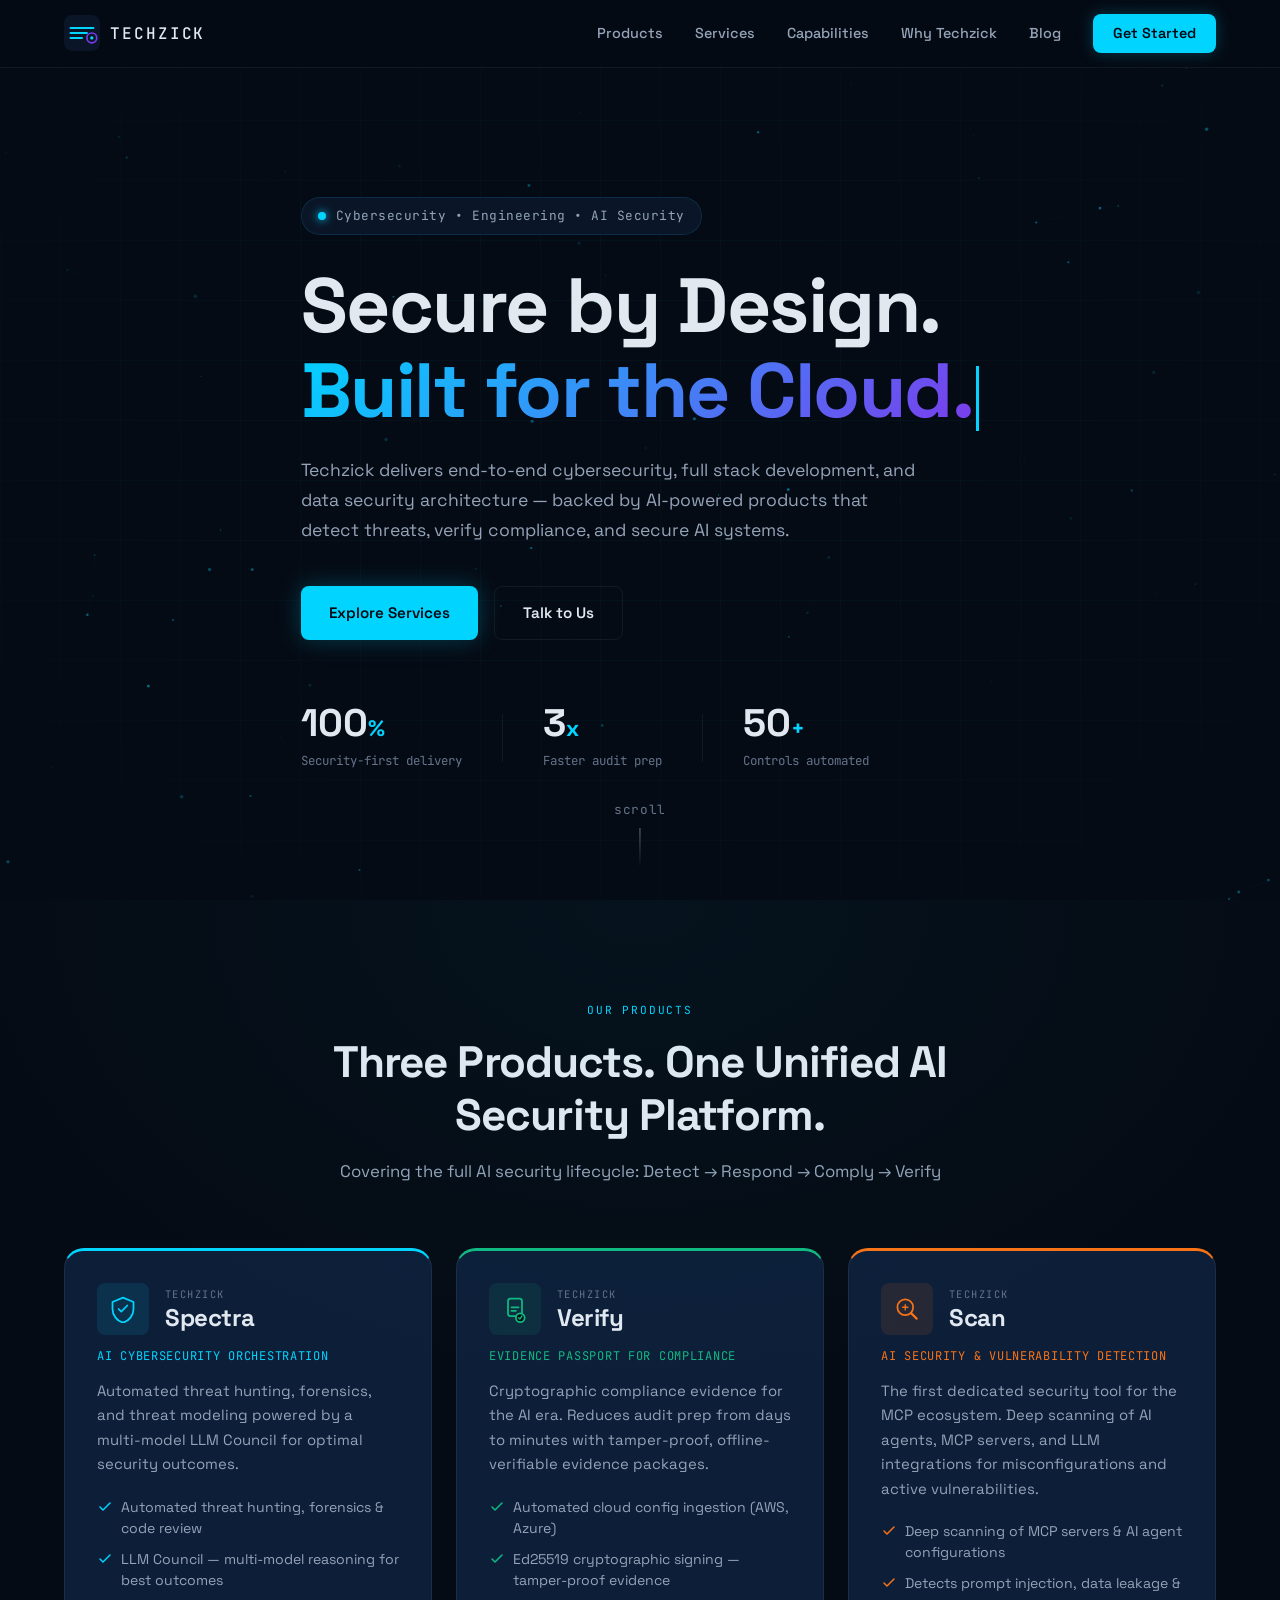
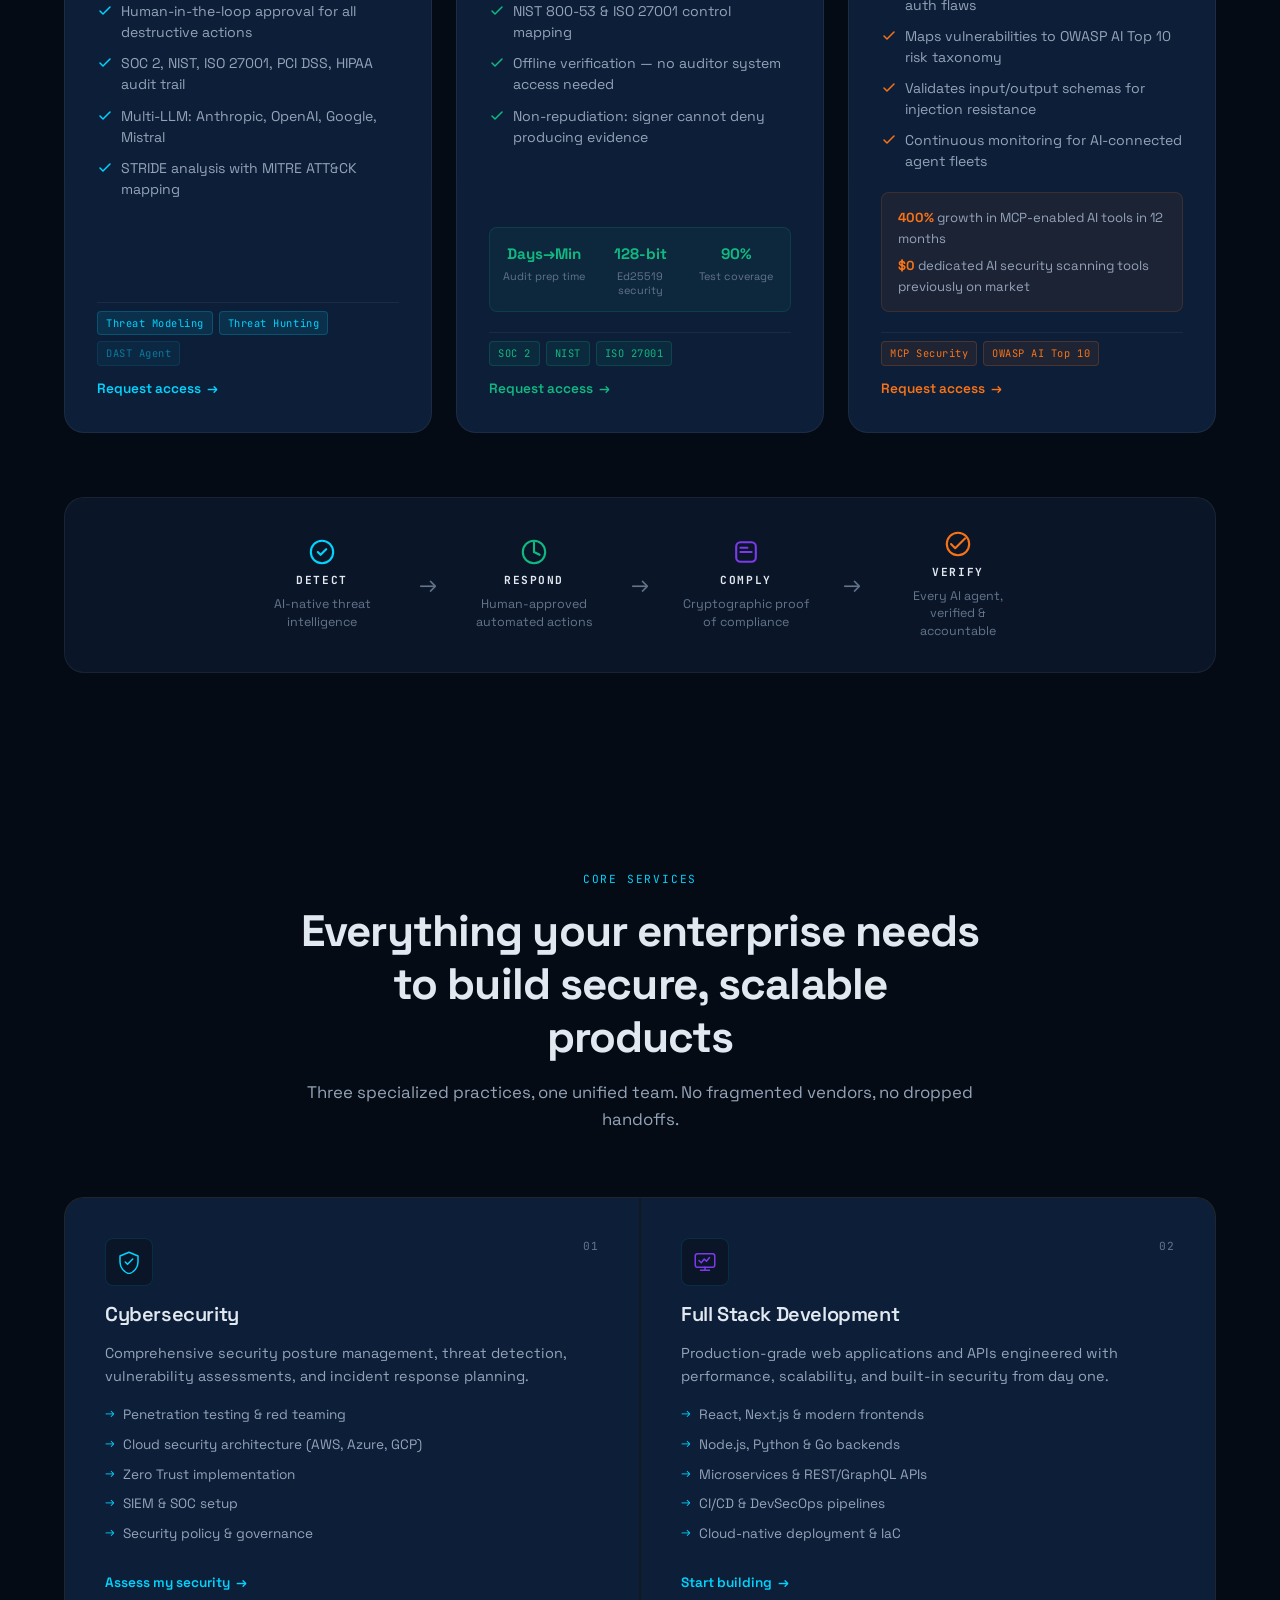
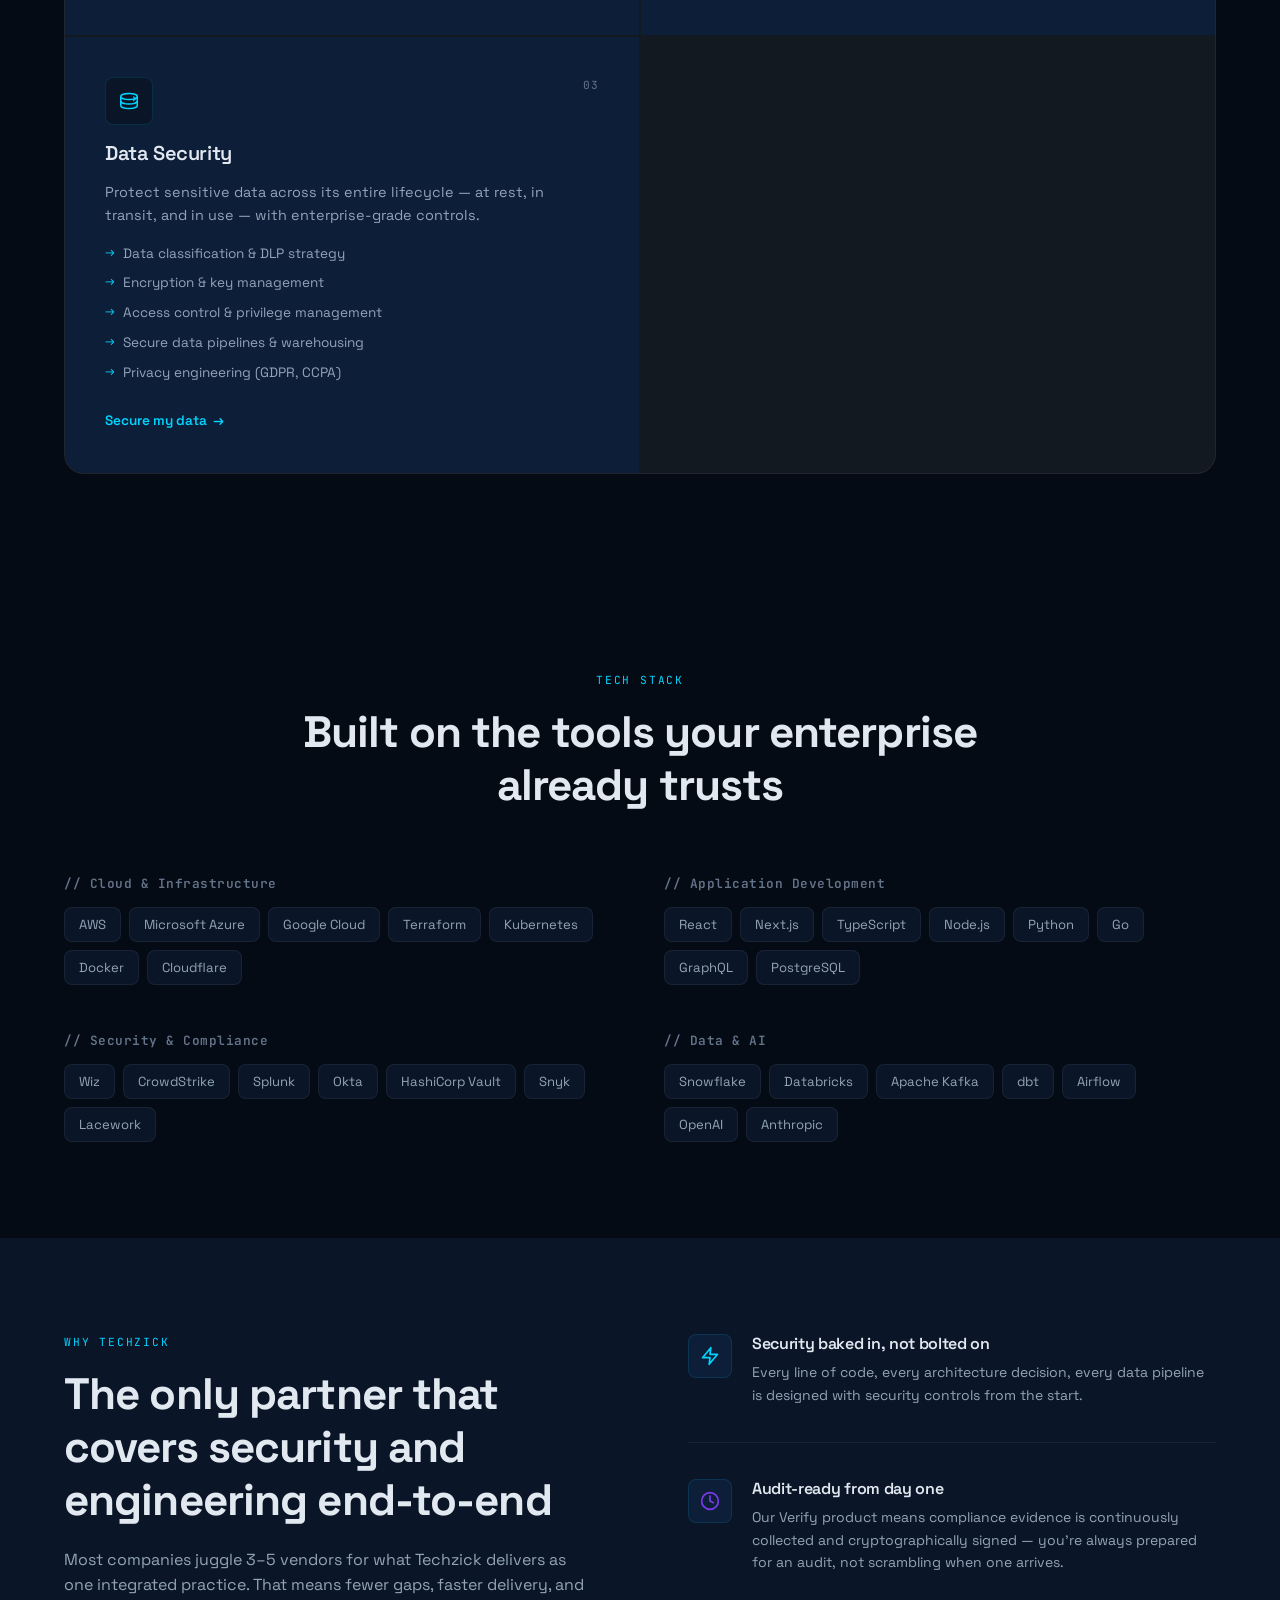
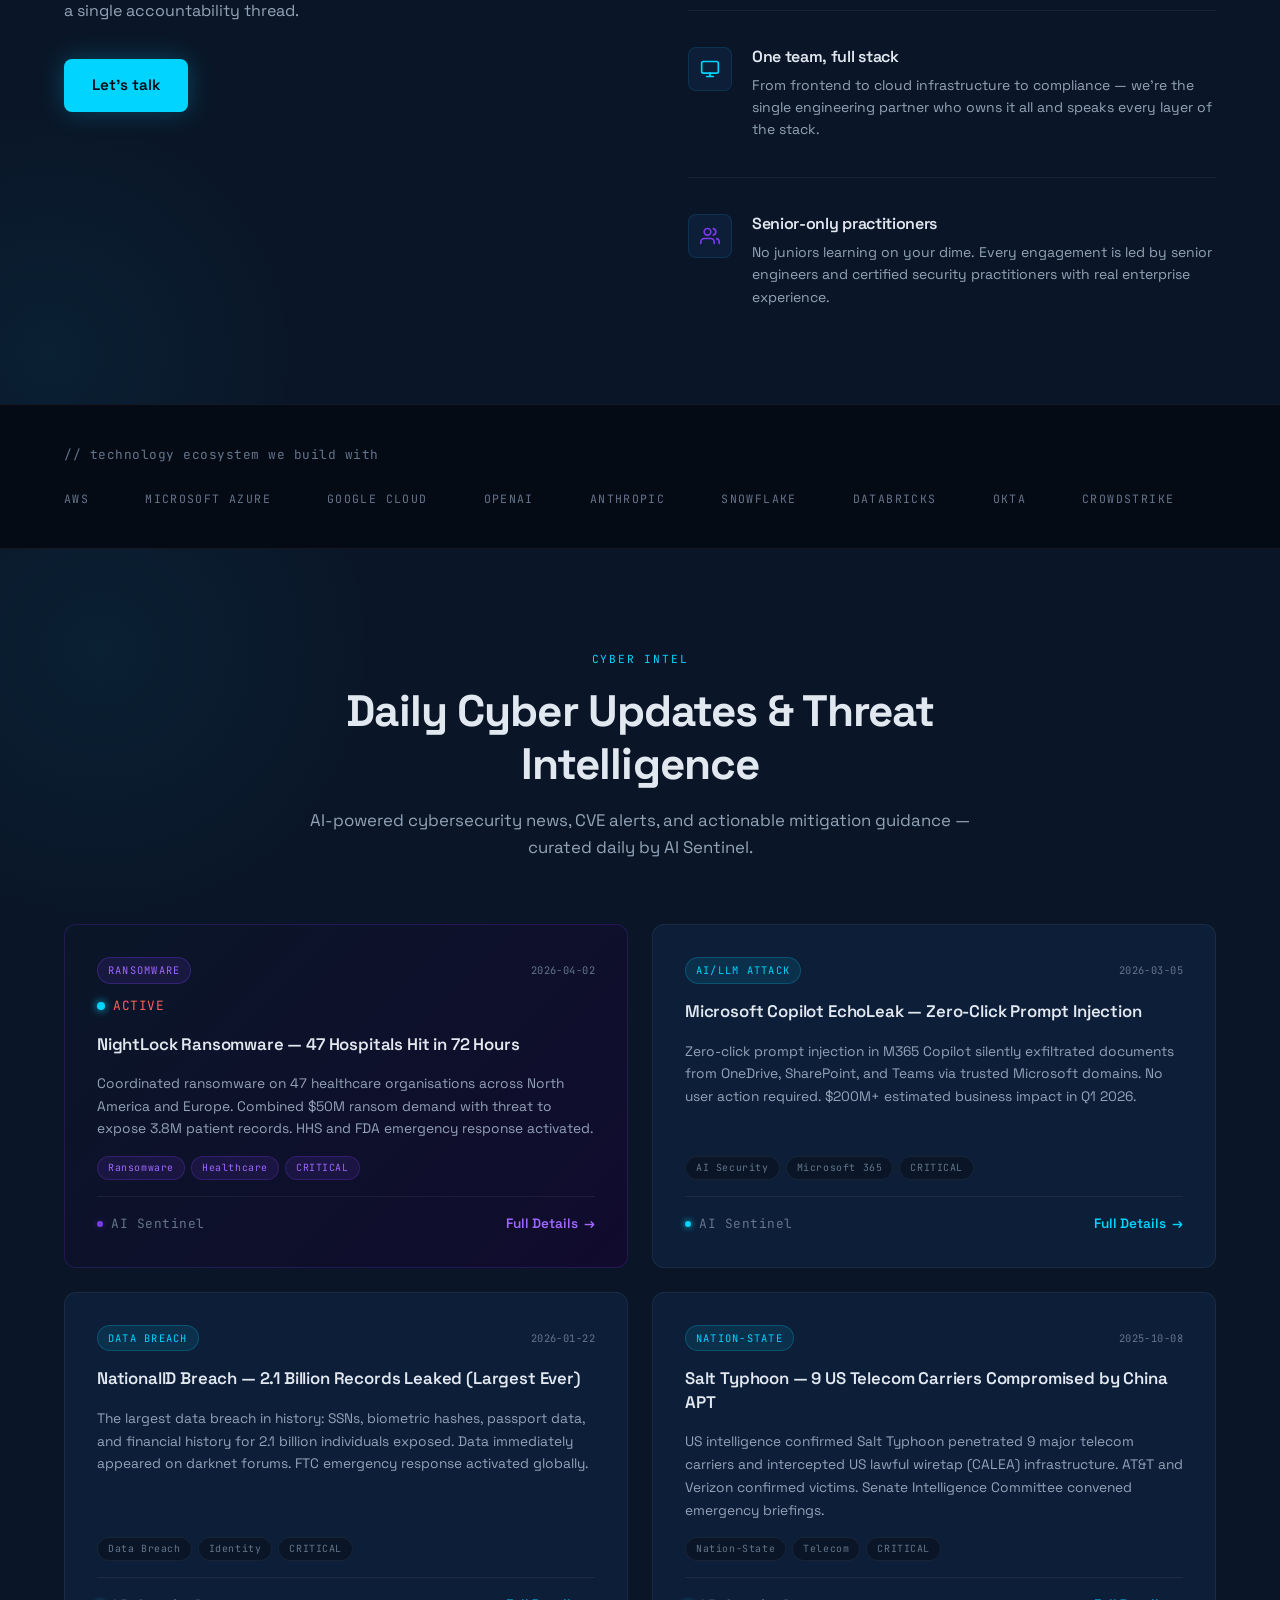
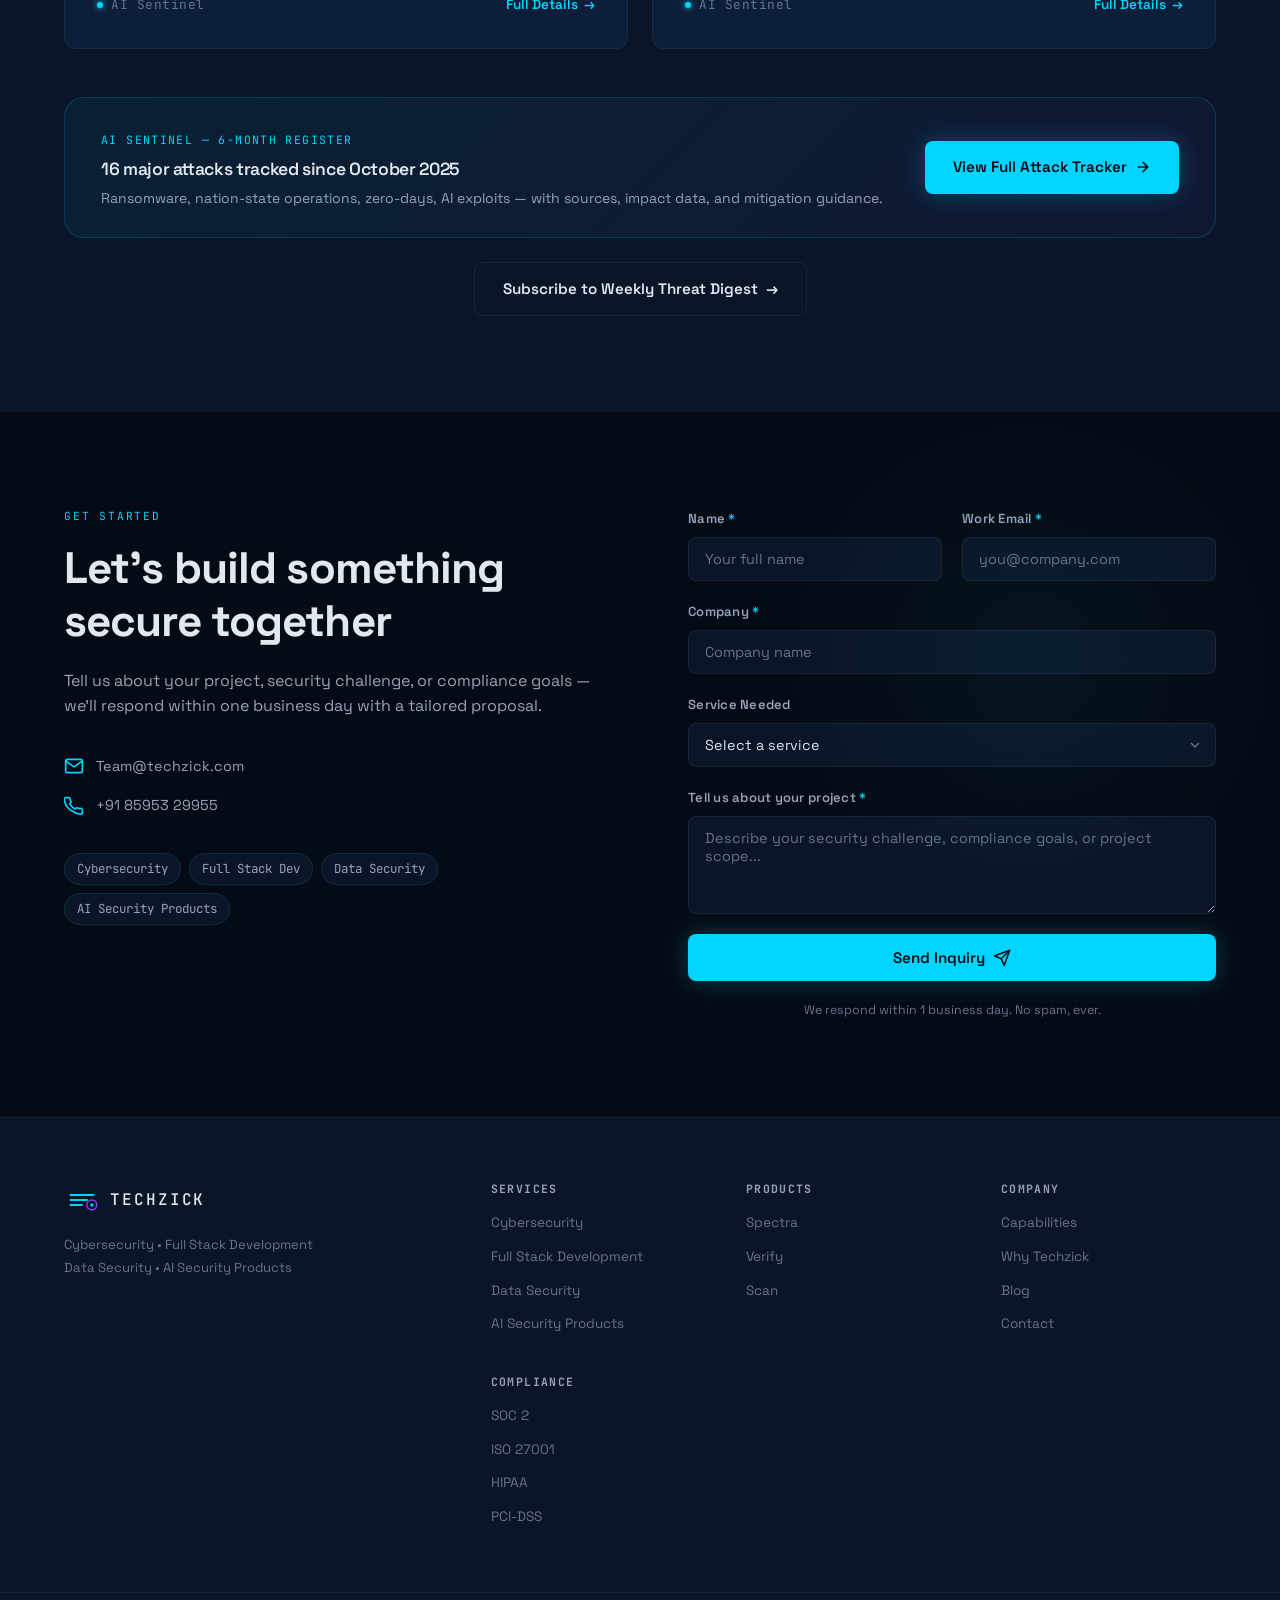
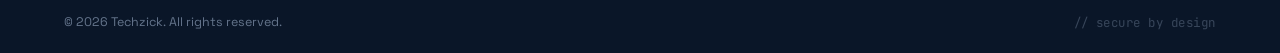
==== commit fbe5854e: "feat: add 6-month global cyber attack tracker tied to AI Sentinel - Add threat-intel.html: full-page" ====
--- a/index.html
+++ b/index.html
@@ -509,79 +509,115 @@
         </div>
         <div class="blog-grid">
 
-          <!-- Post 1 -->
+          <!-- Attack 1 — NightLock Ransomware -->
+          <article class="blog-card blog-card--featured">
+            <div class="blog-card-top">
+              <span class="blog-category blog-category--purple">Ransomware</span>
+              <time class="blog-date mono" datetime="2026-04-02">2026-04-02</time>
+            </div>
+            <div class="blog-breaking-badge">
+              <span class="pulse-dot"></span>
+              <span class="mono">ACTIVE</span>
+            </div>
+            <h3 class="blog-title">NightLock Ransomware — 47 Hospitals Hit in 72 Hours</h3>
+            <p class="blog-excerpt">Coordinated ransomware on 47 healthcare organisations across North America and Europe. Combined $50M ransom demand with threat to expose 3.8M patient records. HHS and FDA emergency response activated.</p>
+            <div class="blog-tags">
+              <span class="blog-tag blog-tag--purple">Ransomware</span>
+              <span class="blog-tag blog-tag--purple">Healthcare</span>
+              <span class="blog-tag blog-tag--purple">CRITICAL</span>
+            </div>
+            <div class="blog-footer">
+              <div class="blog-author">
+                <span class="author-dot author-dot--purple"></span>
+                <span class="mono">AI Sentinel</span>
+              </div>
+              <a href="threat-intel.html#nightlock-2026" class="card-link card-link--purple">Full Details <span aria-hidden="true">→</span></a>
+            </div>
+          </article>
+
+          <!-- Attack 2 — EchoLeak -->
           <article class="blog-card">
             <div class="blog-card-top">
-              <span class="blog-category">Cybersecurity News</span>
-              <time class="blog-date mono" datetime="2026-04-03">2026-04-03</time>
-            </div>
-            <h3 class="blog-title">Critical Chrome Zero-Day Exploited in Wild — CVE-2026-1847</h3>
-            <p class="blog-excerpt">A critical zero-day in Chrome's V8 JavaScript engine is being actively exploited by state-sponsored actors targeting financial institutions globally. Users on versions below 124.0.6367.82 are at immediate risk.</p>
+              <span class="blog-category">AI/LLM Attack</span>
+              <time class="blog-date mono" datetime="2026-03-05">2026-03-05</time>
+            </div>
+            <h3 class="blog-title">Microsoft Copilot EchoLeak — Zero-Click Prompt Injection</h3>
+            <p class="blog-excerpt">Zero-click prompt injection in M365 Copilot silently exfiltrated documents from OneDrive, SharePoint, and Teams via trusted Microsoft domains. No user action required. $200M+ estimated business impact in Q1 2026.</p>
             <div class="blog-tags">
-              <span class="blog-tag">Security</span>
-              <span class="blog-tag">Threat Intel</span>
-              <span class="blog-tag">Breaking</span>
+              <span class="blog-tag">AI Security</span>
+              <span class="blog-tag">Microsoft 365</span>
+              <span class="blog-tag">CRITICAL</span>
             </div>
             <div class="blog-footer">
               <div class="blog-author">
                 <span class="author-dot"></span>
                 <span class="mono">AI Sentinel</span>
               </div>
-              <a href="#contact" class="card-link">Read More <span aria-hidden="true">→</span></a>
-            </div>
-          </article>
-
-          <!-- Post 2 -->
-          <article class="blog-card blog-card--featured">
-            <div class="blog-card-top">
-              <span class="blog-category blog-category--purple">Threat Intel</span>
-              <time class="blog-date mono" datetime="2026-04-02">2026-04-02</time>
-            </div>
-            <div class="blog-breaking-badge">
-              <span class="pulse-dot"></span>
-              <span class="mono">BREAKING</span>
-            </div>
-            <h3 class="blog-title">Ransomware Group Targets Healthcare: 47 Hospitals Hit in 72 Hours</h3>
-            <p class="blog-excerpt">The "NightLock" ransomware group has coordinated attacks on 47 healthcare organizations across North America and Europe, demanding a combined $50M ransom and threatening patient data exposure.</p>
-            <div class="blog-tags">
-              <span class="blog-tag blog-tag--purple">Ransomware</span>
-              <span class="blog-tag blog-tag--purple">Healthcare</span>
-              <span class="blog-tag blog-tag--purple">Breaking</span>
-            </div>
-            <div class="blog-footer">
-              <div class="blog-author">
-                <span class="author-dot author-dot--purple"></span>
-                <span class="mono">AI Sentinel</span>
-              </div>
-              <a href="#contact" class="card-link card-link--purple">Read More <span aria-hidden="true">→</span></a>
-            </div>
-          </article>
-
-          <!-- Post 3 -->
+              <a href="threat-intel.html#copilot-echoleak-2026" class="card-link">Full Details <span aria-hidden="true">→</span></a>
+            </div>
+          </article>
+
+          <!-- Attack 3 — NationalID Breach -->
           <article class="blog-card">
             <div class="blog-card-top">
-              <span class="blog-category">Compliance</span>
-              <time class="blog-date mono" datetime="2026-04-01">2026-04-01</time>
-            </div>
-            <h3 class="blog-title">NIST CSF 2.1 Released: New Governance Controls &amp; AI Risk Framework</h3>
-            <p class="blog-excerpt">NIST has officially released Cybersecurity Framework 2.1, introducing a new Governance function tier and expanded controls for AI/ML risk management — directly impacting SOC 2 and ISO 27001 compliance programs.</p>
+              <span class="blog-category">Data Breach</span>
+              <time class="blog-date mono" datetime="2026-01-22">2026-01-22</time>
+            </div>
+            <h3 class="blog-title">NationalID Breach — 2.1 Billion Records Leaked (Largest Ever)</h3>
+            <p class="blog-excerpt">The largest data breach in history: SSNs, biometric hashes, passport data, and financial history for 2.1 billion individuals exposed. Data immediately appeared on darknet forums. FTC emergency response activated globally.</p>
             <div class="blog-tags">
-              <span class="blog-tag">NIST</span>
-              <span class="blog-tag">Compliance</span>
-              <span class="blog-tag">AI Risk</span>
+              <span class="blog-tag">Data Breach</span>
+              <span class="blog-tag">Identity</span>
+              <span class="blog-tag">CRITICAL</span>
             </div>
             <div class="blog-footer">
               <div class="blog-author">
                 <span class="author-dot"></span>
                 <span class="mono">AI Sentinel</span>
               </div>
-              <a href="#contact" class="card-link">Read More <span aria-hidden="true">→</span></a>
-            </div>
-          </article>
-
-        </div>
+              <a href="threat-intel.html#nationalid-breach-2026" class="card-link">Full Details <span aria-hidden="true">→</span></a>
+            </div>
+          </article>
+
+          <!-- Attack 4 — Salt Typhoon -->
+          <article class="blog-card">
+            <div class="blog-card-top">
+              <span class="blog-category">Nation-State</span>
+              <time class="blog-date mono" datetime="2025-10-08">2025-10-08</time>
+            </div>
+            <h3 class="blog-title">Salt Typhoon — 9 US Telecom Carriers Compromised by China APT</h3>
+            <p class="blog-excerpt">US intelligence confirmed Salt Typhoon penetrated 9 major telecom carriers and intercepted US lawful wiretap (CALEA) infrastructure. AT&amp;T and Verizon confirmed victims. Senate Intelligence Committee convened emergency briefings.</p>
+            <div class="blog-tags">
+              <span class="blog-tag">Nation-State</span>
+              <span class="blog-tag">Telecom</span>
+              <span class="blog-tag">CRITICAL</span>
+            </div>
+            <div class="blog-footer">
+              <div class="blog-author">
+                <span class="author-dot"></span>
+                <span class="mono">AI Sentinel</span>
+              </div>
+              <a href="threat-intel.html#salt-typhoon-2025" class="card-link">Full Details <span aria-hidden="true">→</span></a>
+            </div>
+          </article>
+
+        </div>
+
+        <!-- Tracker CTA -->
+        <div class="blog-tracker-cta">
+          <div class="tracker-cta-left">
+            <span class="mono" style="color:var(--cyan);font-size:0.72rem;letter-spacing:0.12em;">AI SENTINEL — 6-MONTH REGISTER</span>
+            <h3>16 major attacks tracked since October 2025</h3>
+            <p>Ransomware, nation-state operations, zero-days, AI exploits &mdash; with sources, impact data, and mitigation guidance.</p>
+          </div>
+          <a href="threat-intel.html" class="btn btn-primary">
+            View Full Attack Tracker
+            <svg viewBox="0 0 20 20" fill="none" style="width:16px;height:16px;" aria-hidden="true"><path d="M4 10h12M10 4l6 6-6 6" stroke="currentColor" stroke-width="2" stroke-linecap="round" stroke-linejoin="round"/></svg>
+          </a>
+        </div>
+
         <div class="blog-cta-wrap">
-          <a href="#contact" class="btn btn-ghost">Subscribe to Daily Cyber Updates <span aria-hidden="true">→</span></a>
+          <a href="#contact" class="btn btn-ghost">Subscribe to Weekly Threat Digest <span aria-hidden="true">→</span></a>
         </div>
       </div>
     </section>
--- a/styles.css
+++ b/styles.css
@@ -1015,7 +1015,7 @@
 }
 .blog-grid {
   display: grid;
-  grid-template-columns: repeat(3, 1fr);
+  grid-template-columns: repeat(2, 1fr);
   gap: 24px;
   margin-bottom: 48px;
 }
@@ -1154,8 +1154,25 @@
 .card-link--purple {
   color: #9F67FF !important;
 }
+.blog-tracker-cta {
+  display: flex;
+  align-items: center;
+  justify-content: space-between;
+  gap: 32px;
+  background: linear-gradient(135deg, rgba(0,212,255,0.06) 0%, rgba(124,58,237,0.06) 100%);
+  border: 1px solid rgba(0,212,255,0.18);
+  border-radius: var(--radius-lg);
+  padding: 28px 36px;
+  margin: 40px 0 24px;
+  flex-wrap: wrap;
+}
+.tracker-cta-left { flex: 1; min-width: 260px; }
+.tracker-cta-left h3 { font-size: 1.1rem; margin: 8px 0 6px; color: var(--text); }
+.tracker-cta-left p  { font-size: 0.875rem; color: var(--text-muted); margin: 0; }
+
 .blog-cta-wrap {
   text-align: center;
+  margin-top: 16px;
 }
 
 /* ============================================================
@@ -1208,6 +1225,7 @@
   .footer-links { grid-template-columns: repeat(2, 1fr); }
   .footer-bottom .container { flex-direction: column; gap: 8px; text-align: center; }
   .blog-grid { grid-template-columns: 1fr; }
+  .blog-tracker-cta { flex-direction: column; align-items: flex-start; padding: 24px; }
 }
 
 @media (max-width: 640px) {
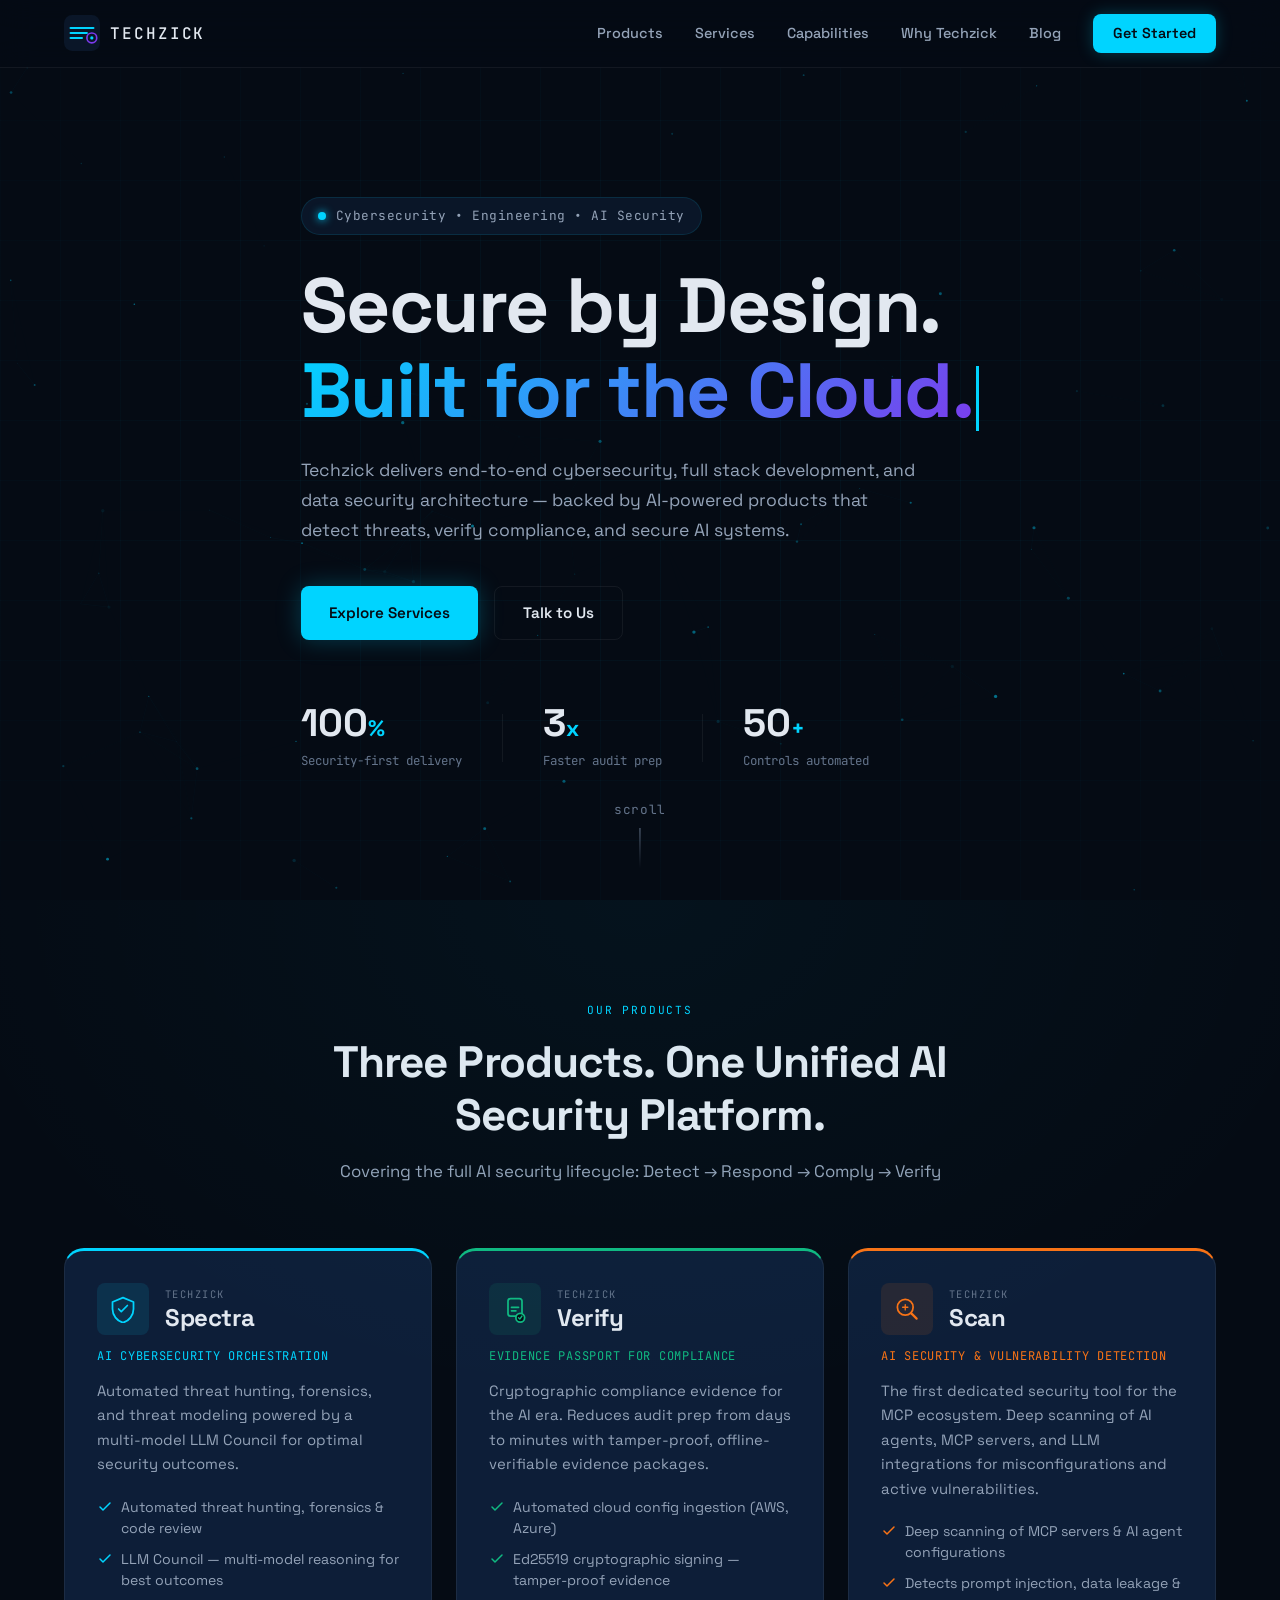
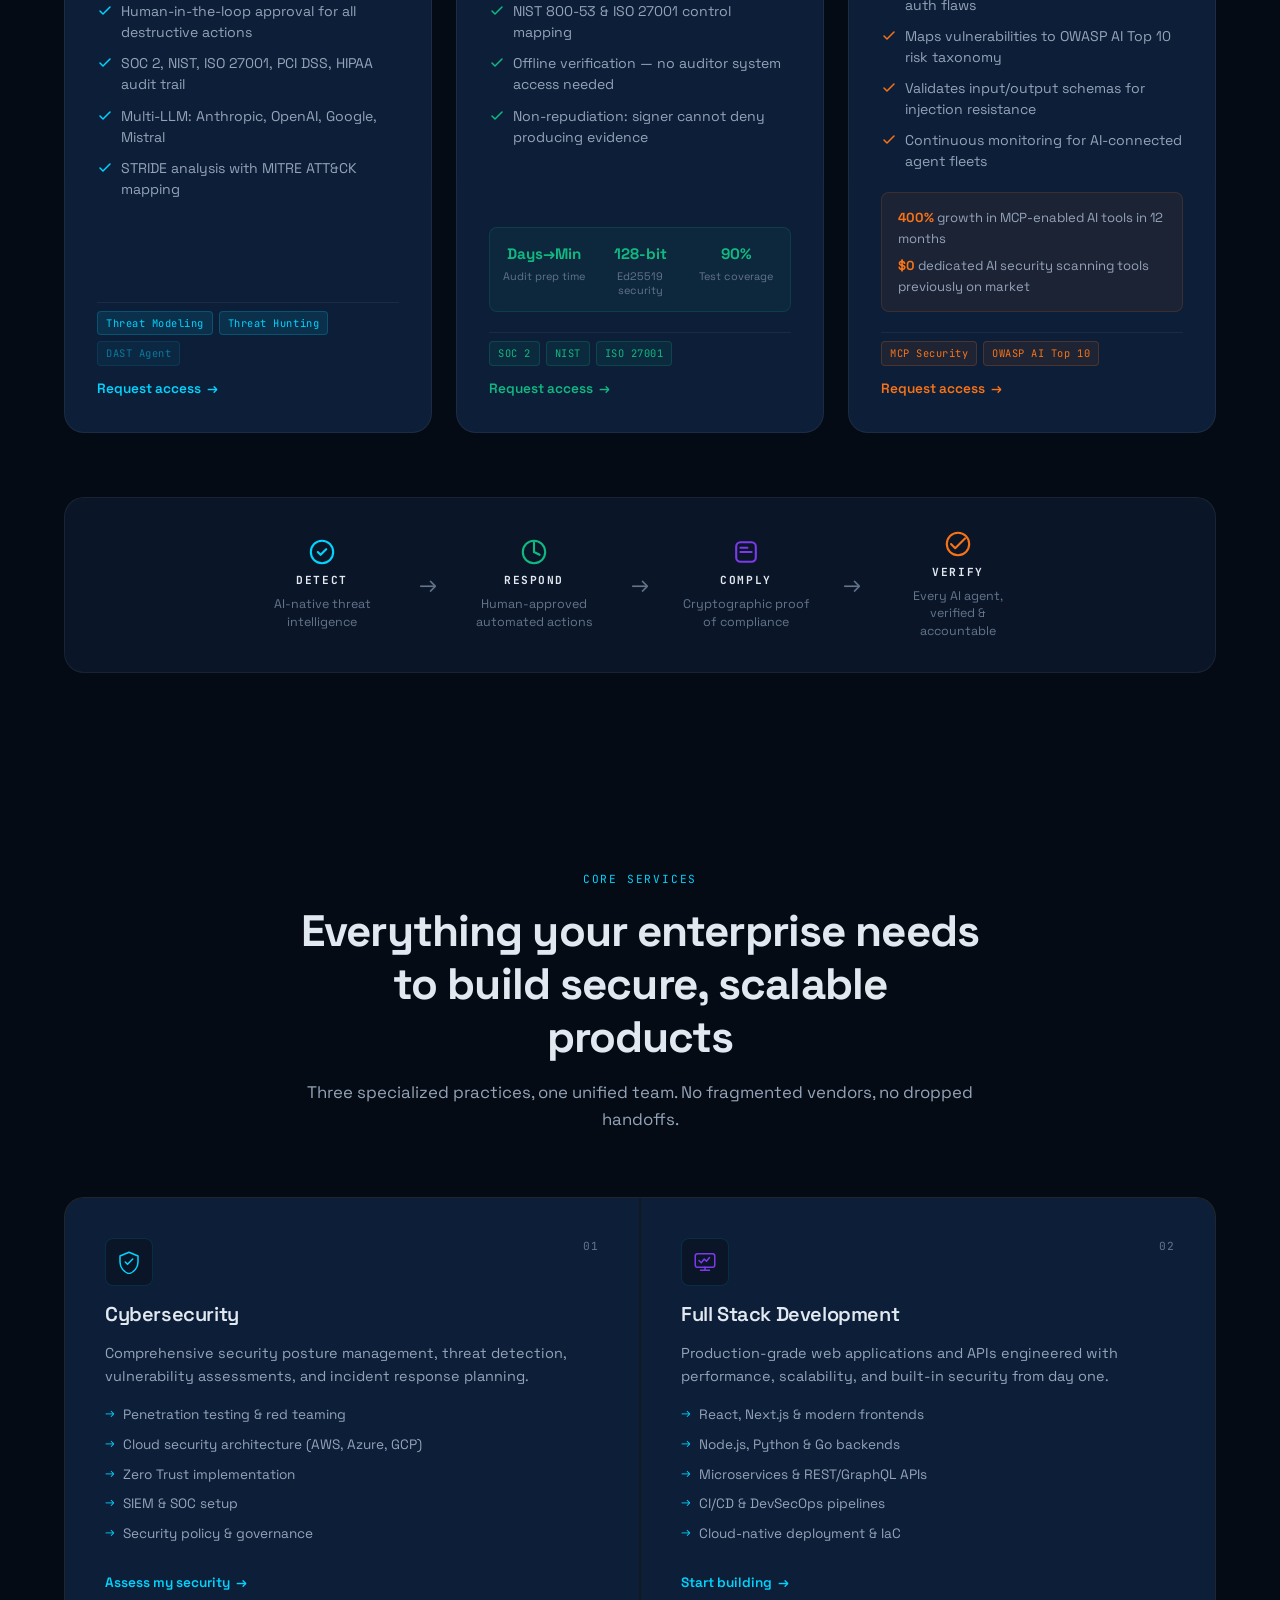
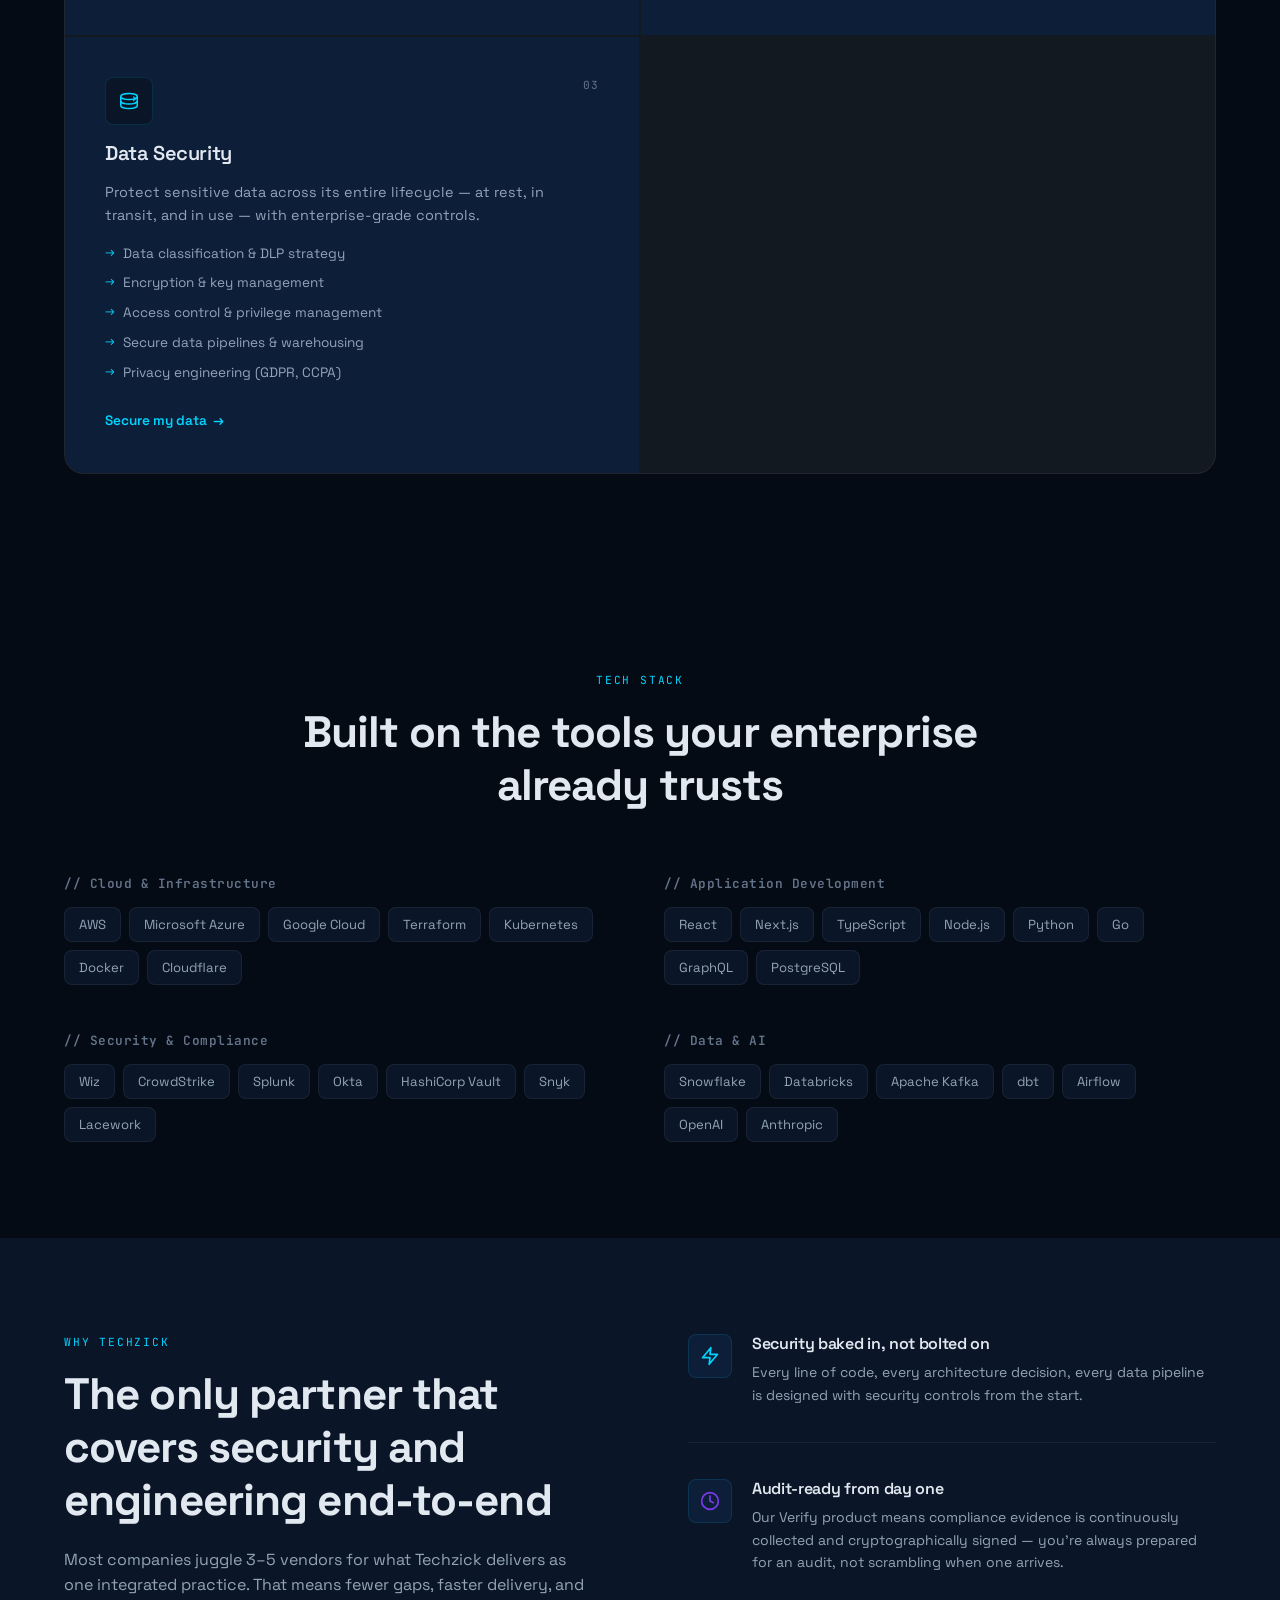
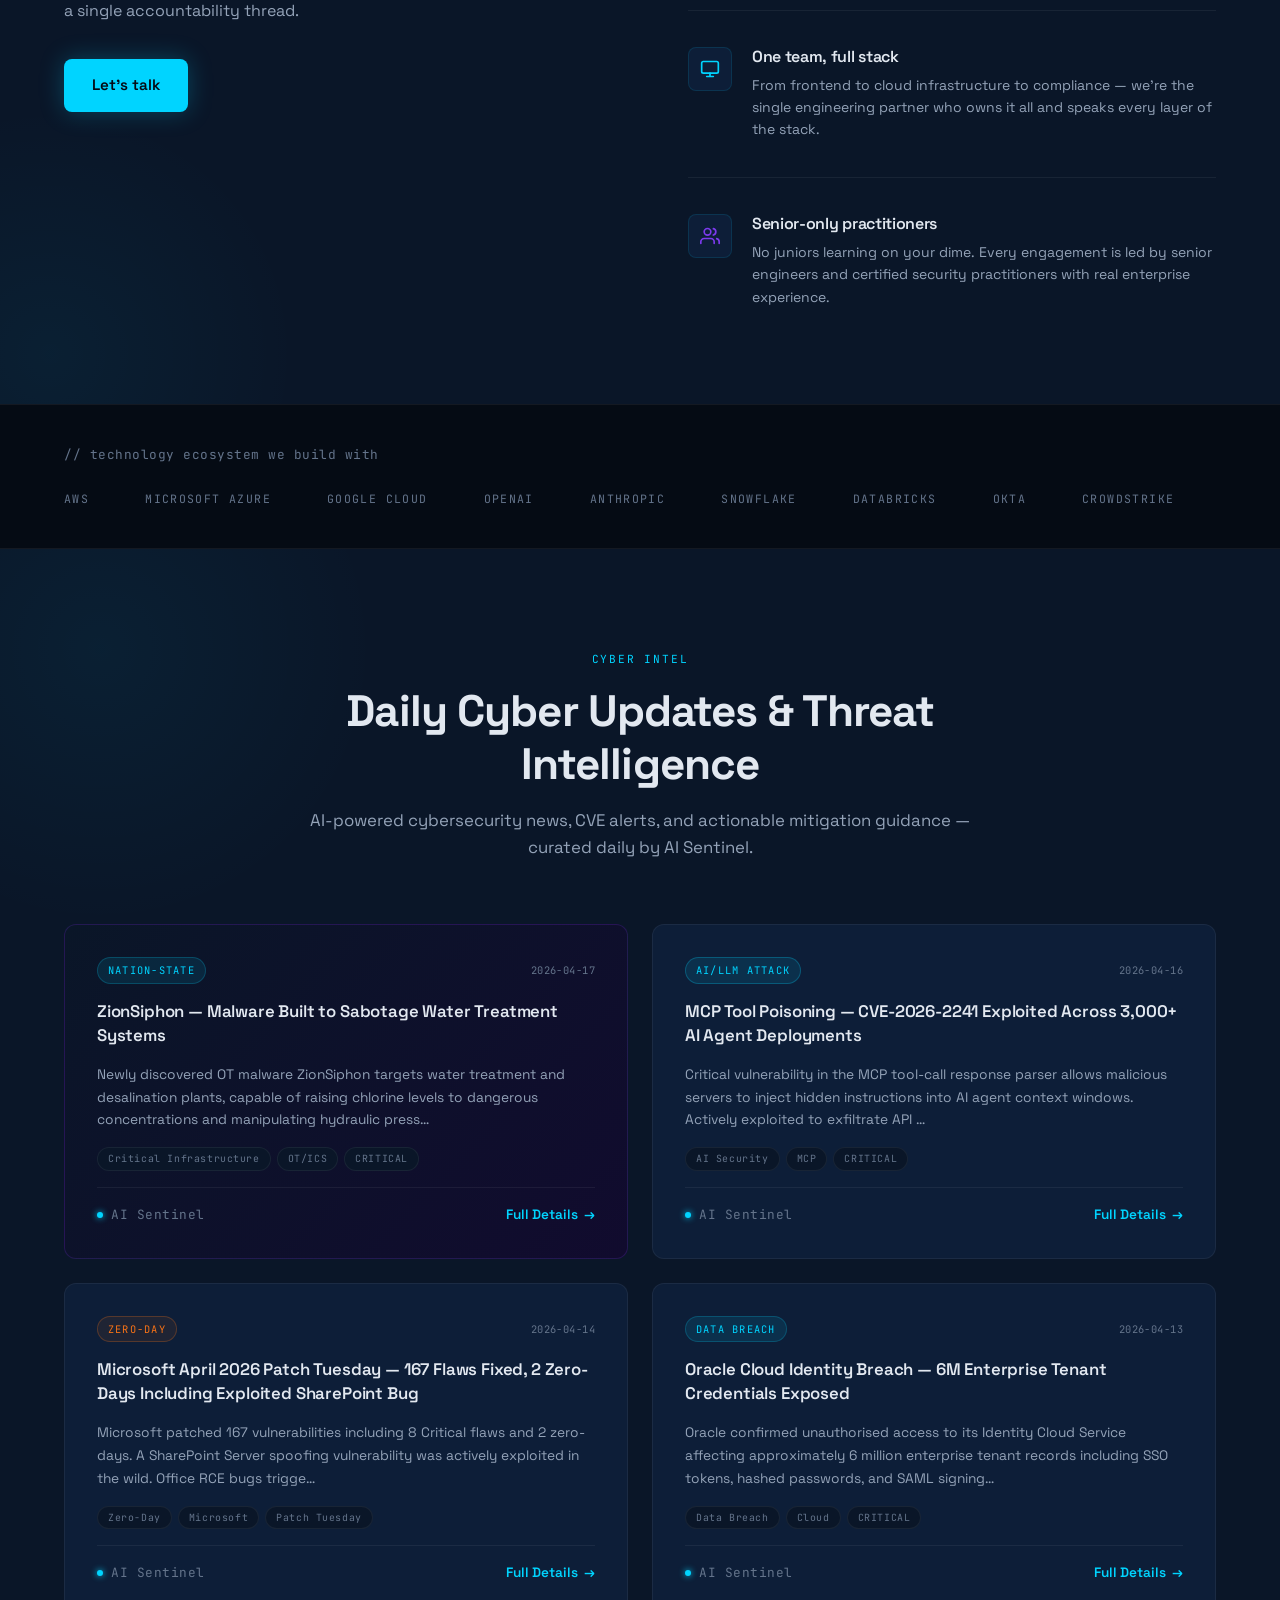
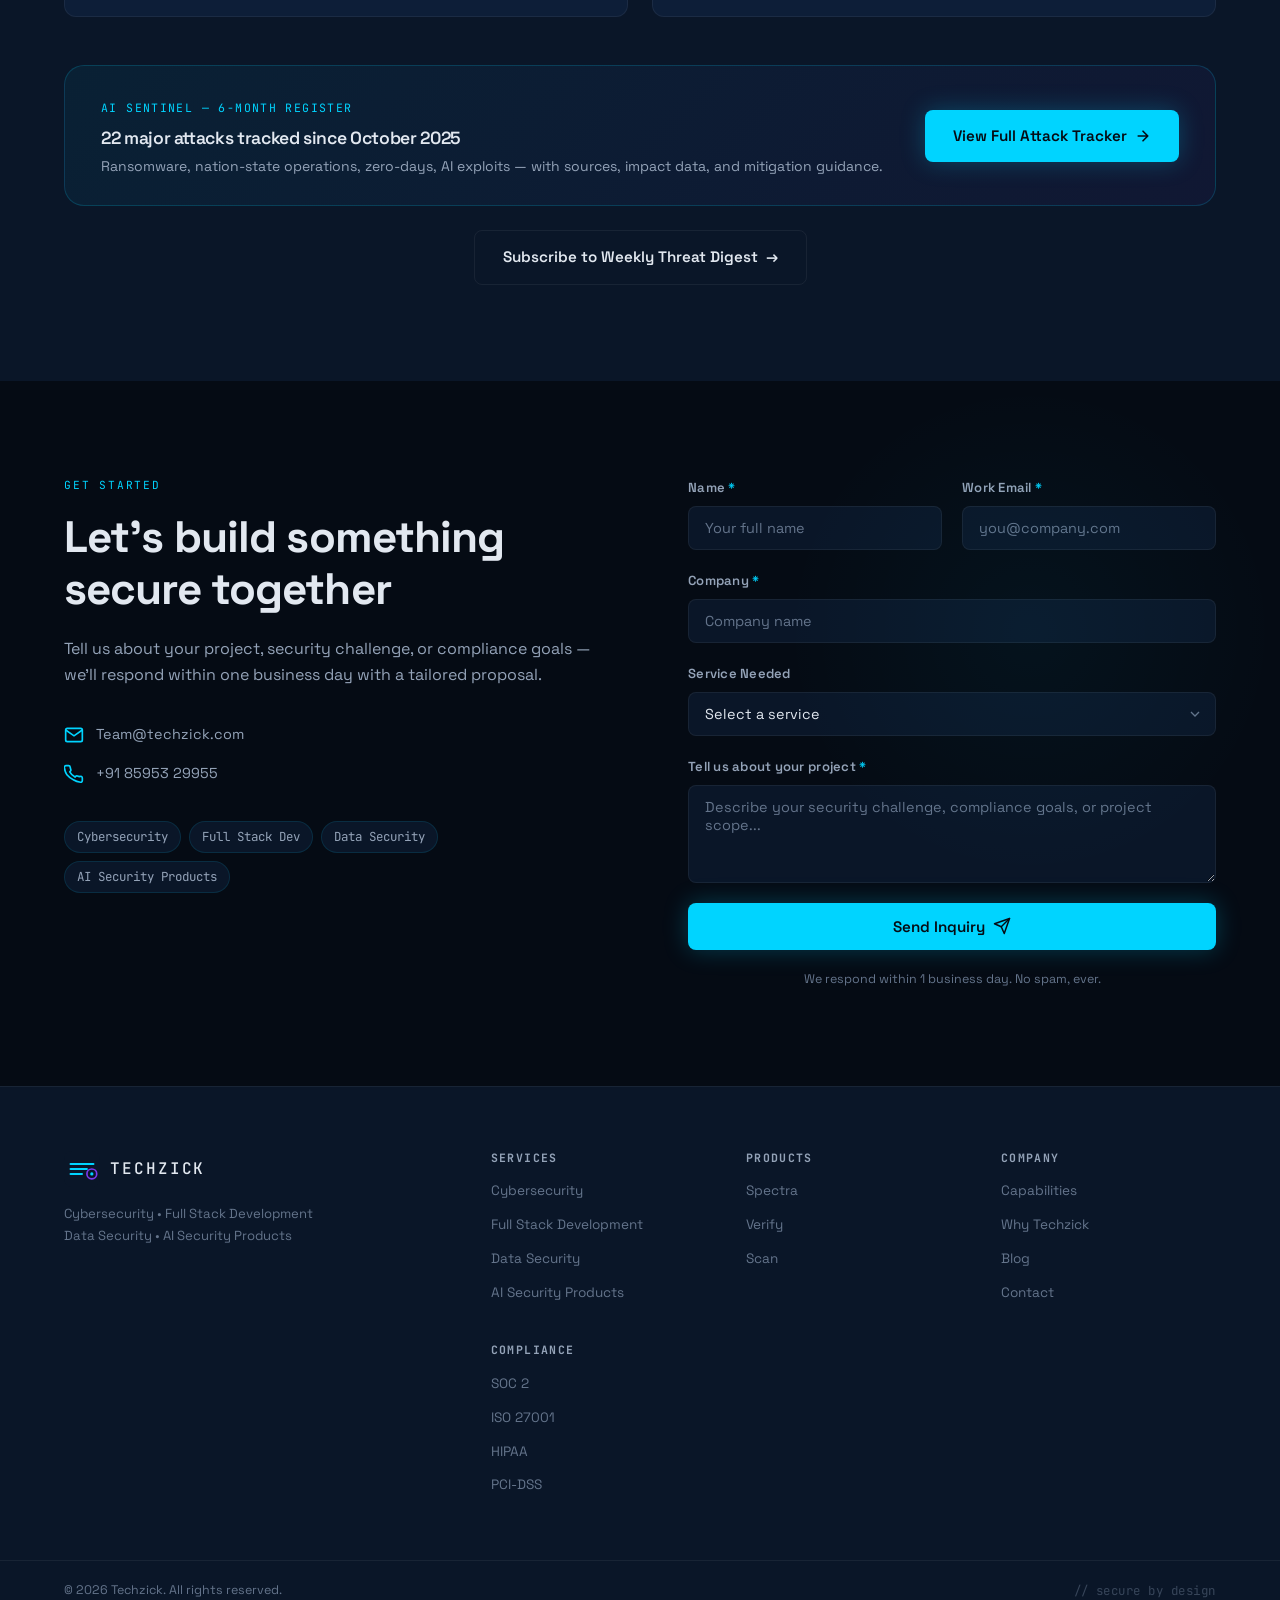
==== commit 6b883347: "feat: live CISA KEV feed — auto-populate blog & tracker from real CVE data - Add threat-feed.js: fet" ====
--- a/index.html
+++ b/index.html
@@ -507,107 +507,13 @@
           <h2>Daily Cyber Updates &amp; Threat Intelligence</h2>
           <p class="section-sub">AI-powered cybersecurity news, CVE alerts, and actionable mitigation guidance — curated daily by AI Sentinel.</p>
         </div>
-        <div class="blog-grid">
-
-          <!-- Attack 1 — NightLock Ransomware -->
-          <article class="blog-card blog-card--featured">
-            <div class="blog-card-top">
-              <span class="blog-category blog-category--purple">Ransomware</span>
-              <time class="blog-date mono" datetime="2026-04-02">2026-04-02</time>
-            </div>
-            <div class="blog-breaking-badge">
-              <span class="pulse-dot"></span>
-              <span class="mono">ACTIVE</span>
-            </div>
-            <h3 class="blog-title">NightLock Ransomware — 47 Hospitals Hit in 72 Hours</h3>
-            <p class="blog-excerpt">Coordinated ransomware on 47 healthcare organisations across North America and Europe. Combined $50M ransom demand with threat to expose 3.8M patient records. HHS and FDA emergency response activated.</p>
-            <div class="blog-tags">
-              <span class="blog-tag blog-tag--purple">Ransomware</span>
-              <span class="blog-tag blog-tag--purple">Healthcare</span>
-              <span class="blog-tag blog-tag--purple">CRITICAL</span>
-            </div>
-            <div class="blog-footer">
-              <div class="blog-author">
-                <span class="author-dot author-dot--purple"></span>
-                <span class="mono">AI Sentinel</span>
-              </div>
-              <a href="threat-intel.html#nightlock-2026" class="card-link card-link--purple">Full Details <span aria-hidden="true">→</span></a>
-            </div>
-          </article>
-
-          <!-- Attack 2 — EchoLeak -->
-          <article class="blog-card">
-            <div class="blog-card-top">
-              <span class="blog-category">AI/LLM Attack</span>
-              <time class="blog-date mono" datetime="2026-03-05">2026-03-05</time>
-            </div>
-            <h3 class="blog-title">Microsoft Copilot EchoLeak — Zero-Click Prompt Injection</h3>
-            <p class="blog-excerpt">Zero-click prompt injection in M365 Copilot silently exfiltrated documents from OneDrive, SharePoint, and Teams via trusted Microsoft domains. No user action required. $200M+ estimated business impact in Q1 2026.</p>
-            <div class="blog-tags">
-              <span class="blog-tag">AI Security</span>
-              <span class="blog-tag">Microsoft 365</span>
-              <span class="blog-tag">CRITICAL</span>
-            </div>
-            <div class="blog-footer">
-              <div class="blog-author">
-                <span class="author-dot"></span>
-                <span class="mono">AI Sentinel</span>
-              </div>
-              <a href="threat-intel.html#copilot-echoleak-2026" class="card-link">Full Details <span aria-hidden="true">→</span></a>
-            </div>
-          </article>
-
-          <!-- Attack 3 — NationalID Breach -->
-          <article class="blog-card">
-            <div class="blog-card-top">
-              <span class="blog-category">Data Breach</span>
-              <time class="blog-date mono" datetime="2026-01-22">2026-01-22</time>
-            </div>
-            <h3 class="blog-title">NationalID Breach — 2.1 Billion Records Leaked (Largest Ever)</h3>
-            <p class="blog-excerpt">The largest data breach in history: SSNs, biometric hashes, passport data, and financial history for 2.1 billion individuals exposed. Data immediately appeared on darknet forums. FTC emergency response activated globally.</p>
-            <div class="blog-tags">
-              <span class="blog-tag">Data Breach</span>
-              <span class="blog-tag">Identity</span>
-              <span class="blog-tag">CRITICAL</span>
-            </div>
-            <div class="blog-footer">
-              <div class="blog-author">
-                <span class="author-dot"></span>
-                <span class="mono">AI Sentinel</span>
-              </div>
-              <a href="threat-intel.html#nationalid-breach-2026" class="card-link">Full Details <span aria-hidden="true">→</span></a>
-            </div>
-          </article>
-
-          <!-- Attack 4 — Salt Typhoon -->
-          <article class="blog-card">
-            <div class="blog-card-top">
-              <span class="blog-category">Nation-State</span>
-              <time class="blog-date mono" datetime="2025-10-08">2025-10-08</time>
-            </div>
-            <h3 class="blog-title">Salt Typhoon — 9 US Telecom Carriers Compromised by China APT</h3>
-            <p class="blog-excerpt">US intelligence confirmed Salt Typhoon penetrated 9 major telecom carriers and intercepted US lawful wiretap (CALEA) infrastructure. AT&amp;T and Verizon confirmed victims. Senate Intelligence Committee convened emergency briefings.</p>
-            <div class="blog-tags">
-              <span class="blog-tag">Nation-State</span>
-              <span class="blog-tag">Telecom</span>
-              <span class="blog-tag">CRITICAL</span>
-            </div>
-            <div class="blog-footer">
-              <div class="blog-author">
-                <span class="author-dot"></span>
-                <span class="mono">AI Sentinel</span>
-              </div>
-              <a href="threat-intel.html#salt-typhoon-2025" class="card-link">Full Details <span aria-hidden="true">→</span></a>
-            </div>
-          </article>
-
-        </div>
+        <div class="blog-grid" id="blog-grid"></div>
 
         <!-- Tracker CTA -->
         <div class="blog-tracker-cta">
           <div class="tracker-cta-left">
             <span class="mono" style="color:var(--cyan);font-size:0.72rem;letter-spacing:0.12em;">AI SENTINEL — 6-MONTH REGISTER</span>
-            <h3>16 major attacks tracked since October 2025</h3>
+            <h3><span id="threat-count">16</span> major attacks tracked since October 2025</h3>
             <p>Ransomware, nation-state operations, zero-days, AI exploits &mdash; with sources, impact data, and mitigation guidance.</p>
           </div>
           <a href="threat-intel.html" class="btn btn-primary">
@@ -742,6 +648,8 @@
     </div>
   </footer>
 
+  <script src="threats.js"></script>
+  <script src="threat-feed.js"></script>
   <script src="script.js"></script>
 </body>
 </html>
--- a/styles.css
+++ b/styles.css
@@ -1019,6 +1019,64 @@
   gap: 24px;
   margin-bottom: 48px;
 }
+
+/* ── Skeleton loading ── */
+@keyframes skelPulse {
+  0%, 100% { opacity: .45; }
+  50%       { opacity: .9; }
+}
+.skel-card { pointer-events: none; }
+.skel-line {
+  height: 14px;
+  border-radius: 4px;
+  background: var(--bg-card2);
+  animation: skelPulse 1.6s ease-in-out infinite;
+}
+.skel-tracker-msg {
+  display: flex;
+  align-items: center;
+  gap: 10px;
+  padding: 24px 0;
+}
+
+/* ── Live feed source badge ── */
+.feed-source-badge {
+  font-size: .58rem;
+  letter-spacing: .1em;
+  color: var(--cyan);
+  opacity: .8;
+  padding: 2px 6px;
+  border: 1px solid rgba(0,212,255,.2);
+  border-radius: 3px;
+}
+
+/* ── Live KEV section header ── */
+.live-feed-header {
+  display: flex;
+  align-items: flex-start;
+  justify-content: space-between;
+  gap: 16px;
+  padding: 32px 0 20px;
+  flex-wrap: wrap;
+}
+.live-feed-header .live-badge {
+  display: inline-flex;
+  align-items: center;
+  gap: 6px;
+  font-family: var(--mono);
+  font-size: .65rem;
+  letter-spacing: .12em;
+  color: var(--cyan);
+  margin-bottom: 6px;
+}
+.live-feed-meta {
+  font-family: var(--mono);
+  font-size: .7rem;
+  color: var(--text-dim);
+  text-align: right;
+  line-height: 1.7;
+}
+.live-feed-meta span { color: var(--cyan); }
 .blog-card {
   background: var(--bg-card);
   border: 1px solid var(--border-dim);
@@ -1078,6 +1136,24 @@
   background: var(--purple-dim);
   border-color: rgba(124,58,237,0.3);
 }
+.blog-category--orange {
+  color: #F97316;
+  background: rgba(249,115,22,0.08);
+  border-color: rgba(249,115,22,0.25);
+}
+.blog-category--cyan {
+  color: var(--cyan);
+  background: var(--cyan-dim);
+  border-color: rgba(0,212,255,0.25);
+}
+.blog-tag--orange { border-color: rgba(249,115,22,0.25); color: #F97316; background: rgba(249,115,22,0.08); }
+.blog-tag--cyan   { border-color: rgba(0,212,255,0.2);   color: var(--cyan); background: var(--cyan-dim); }
+.card-link--orange { color: #F97316; }
+.card-link--orange:hover { color: #fb923c; }
+.card-link--cyan { color: var(--cyan); }
+.card-link--cyan:hover { color: #67e8f9; }
+.author-dot--orange { background: #F97316; }
+.author-dot--cyan   { background: var(--cyan); }
 .blog-date {
   font-size: 0.65rem;
   color: var(--text-dim);
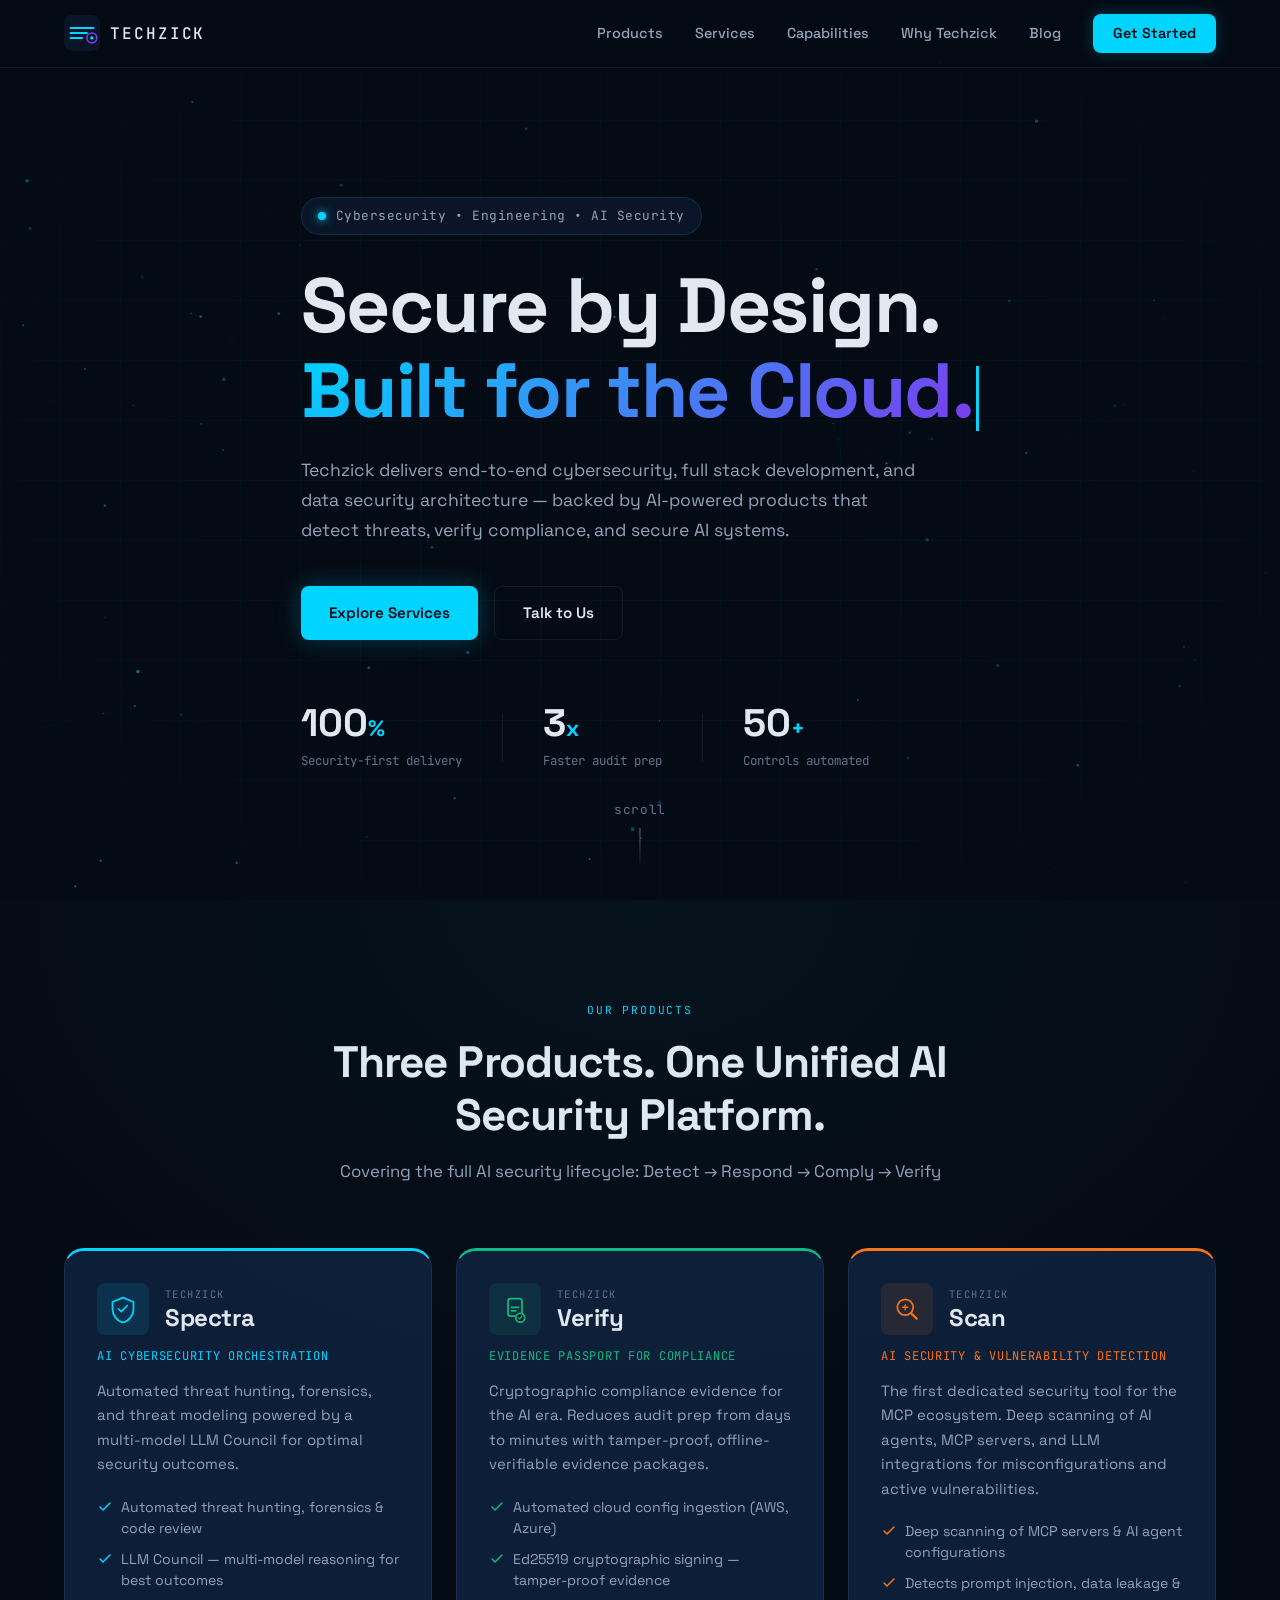
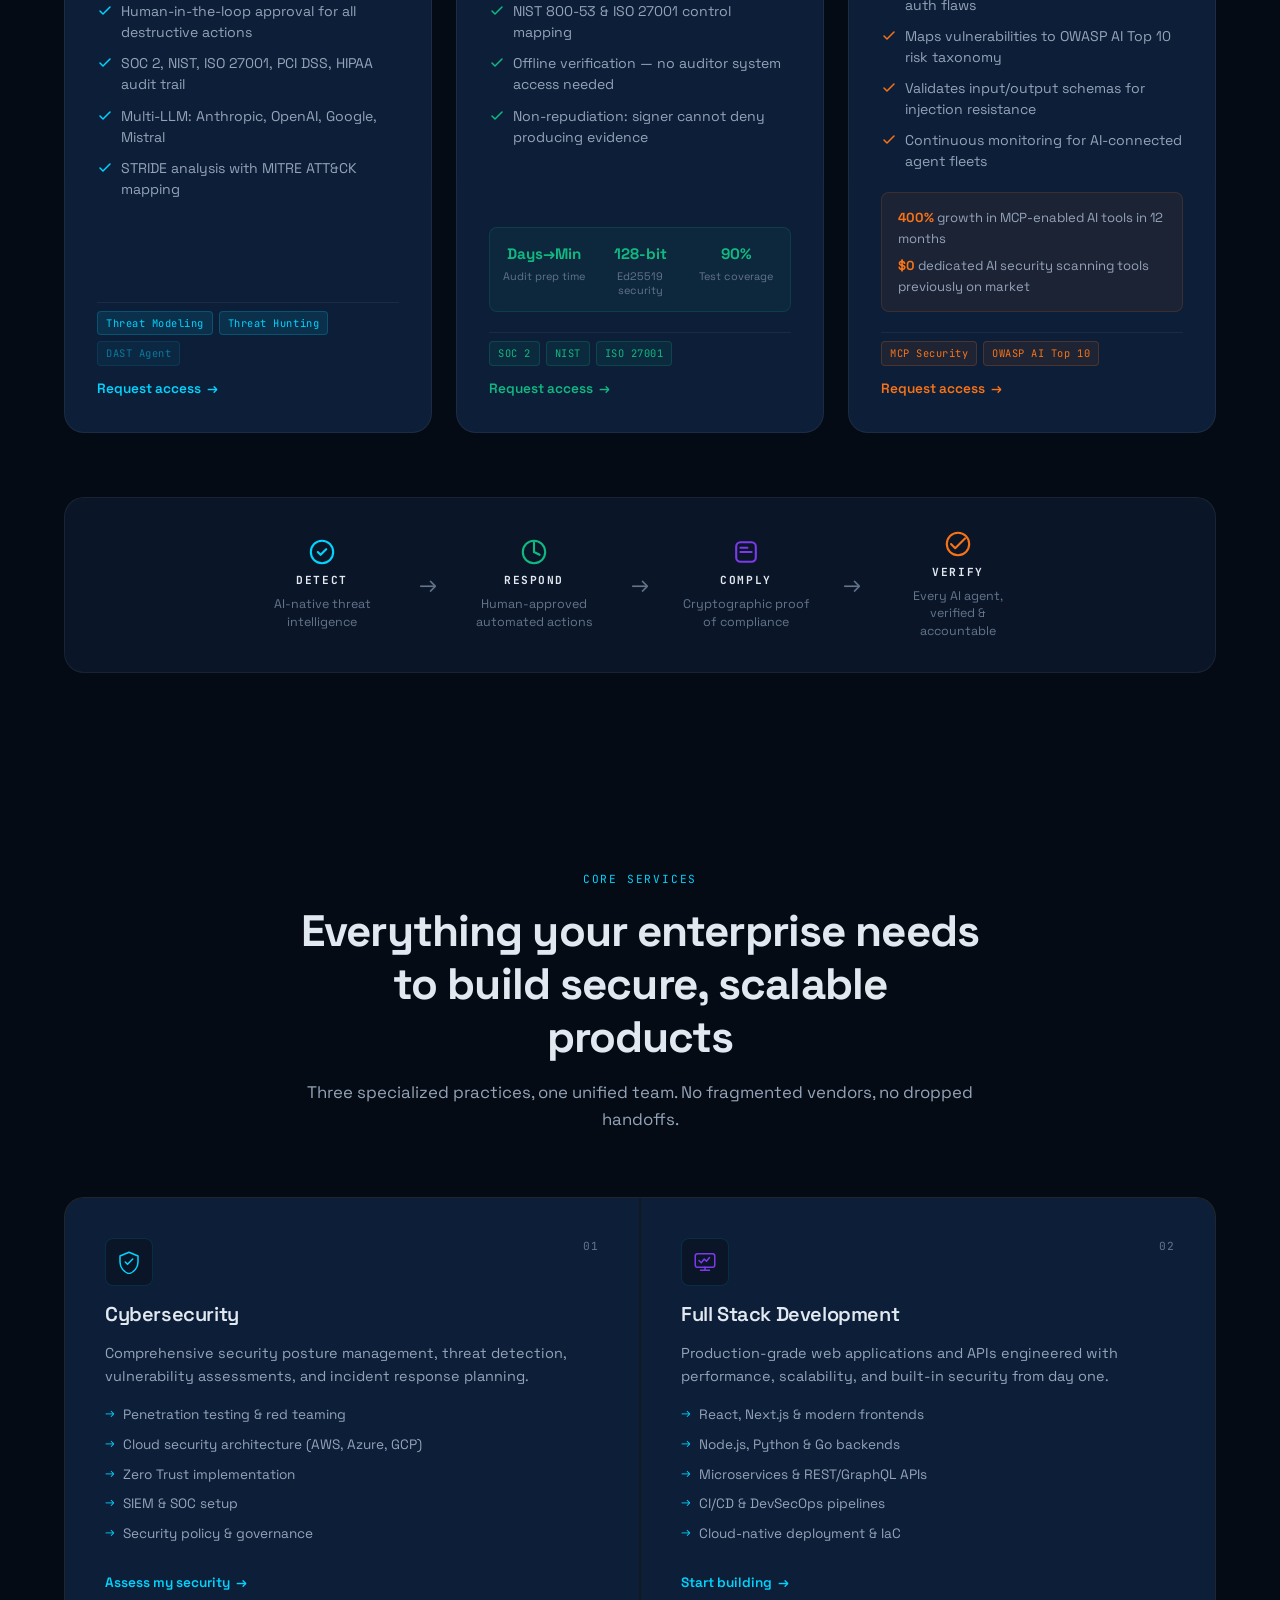
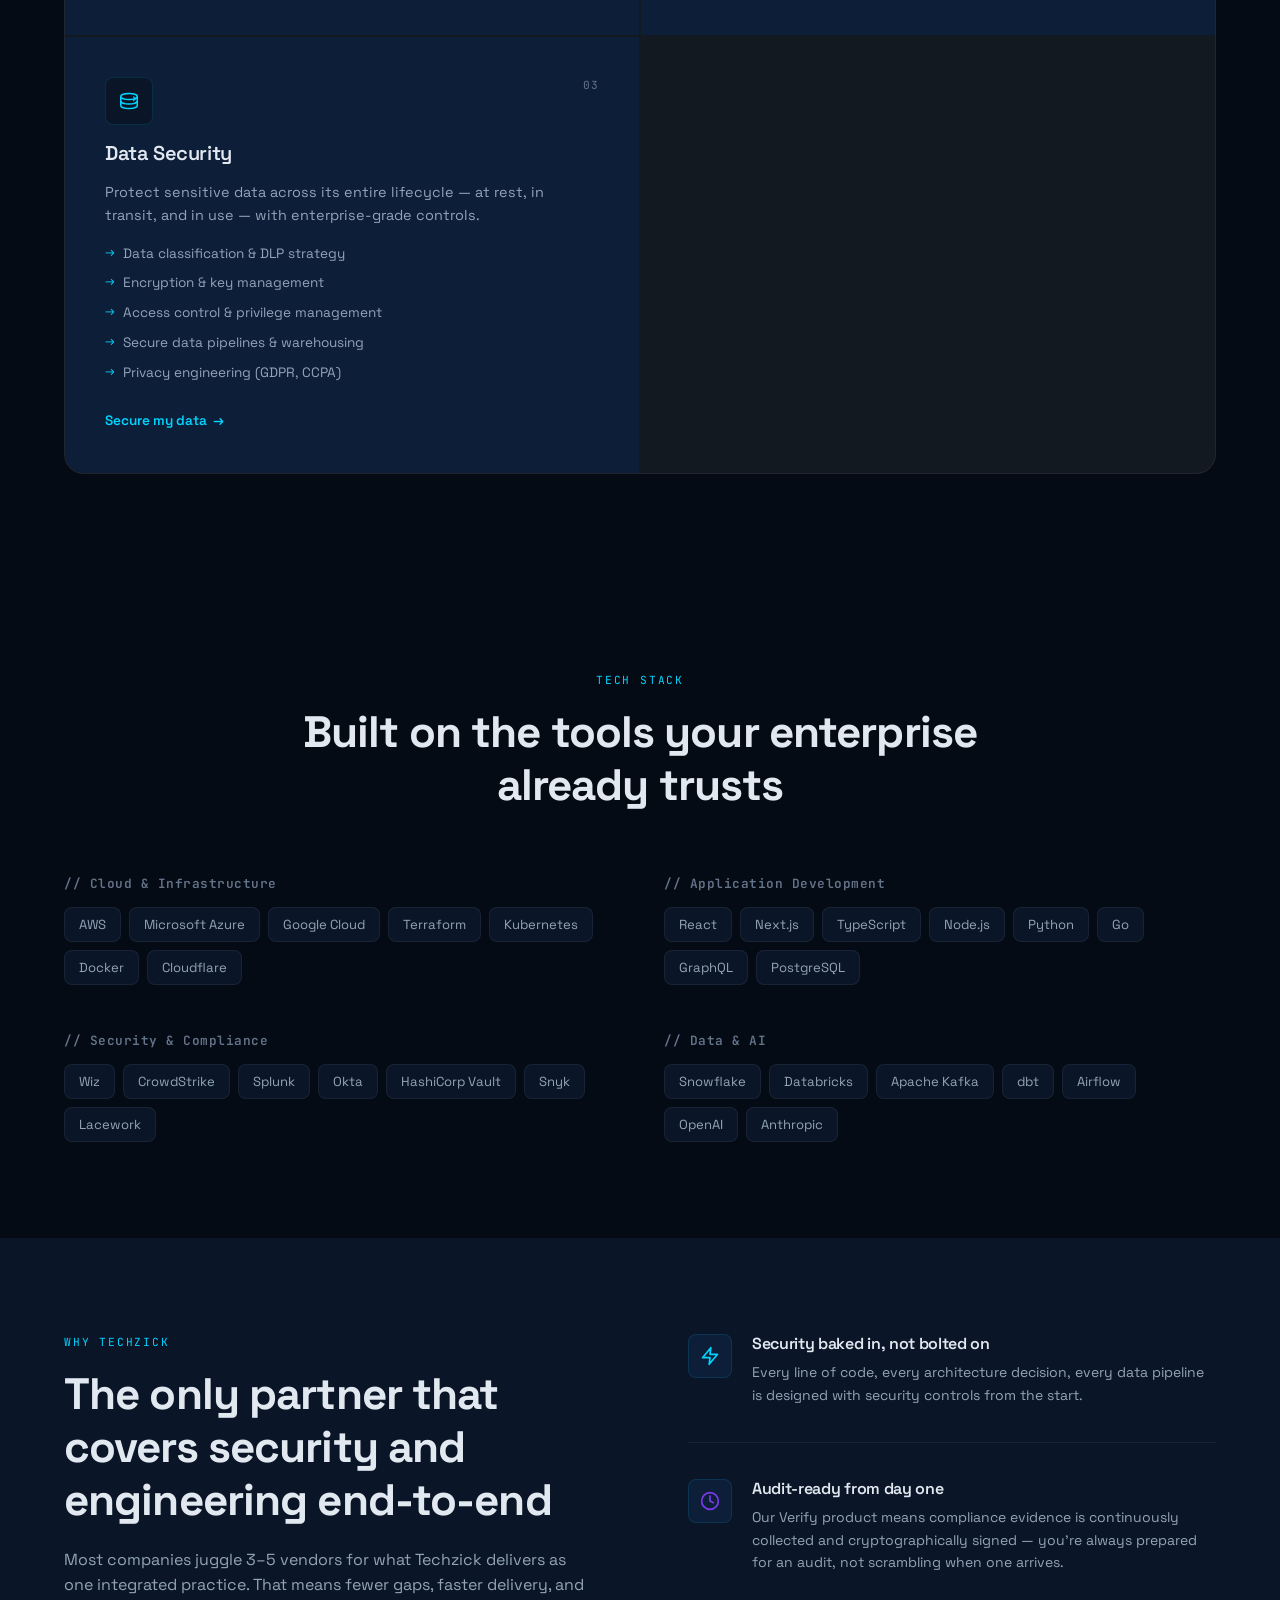
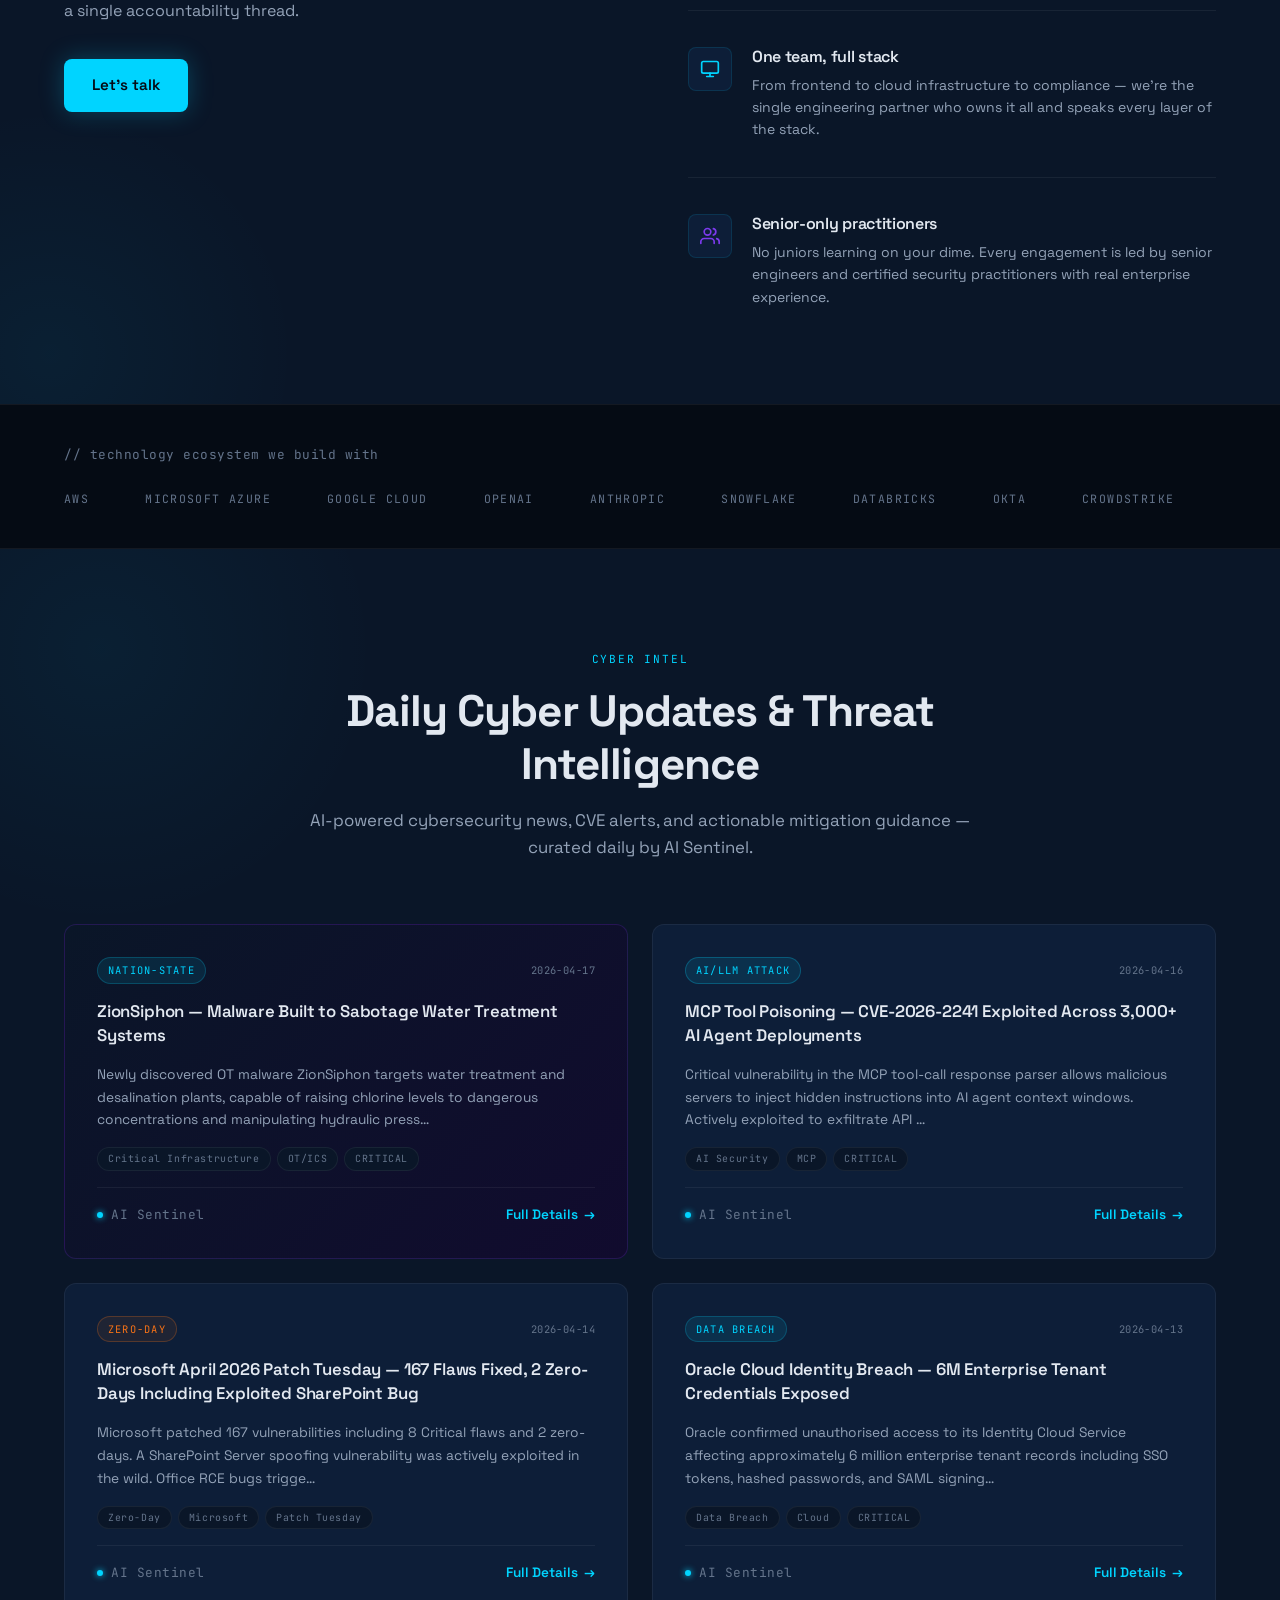
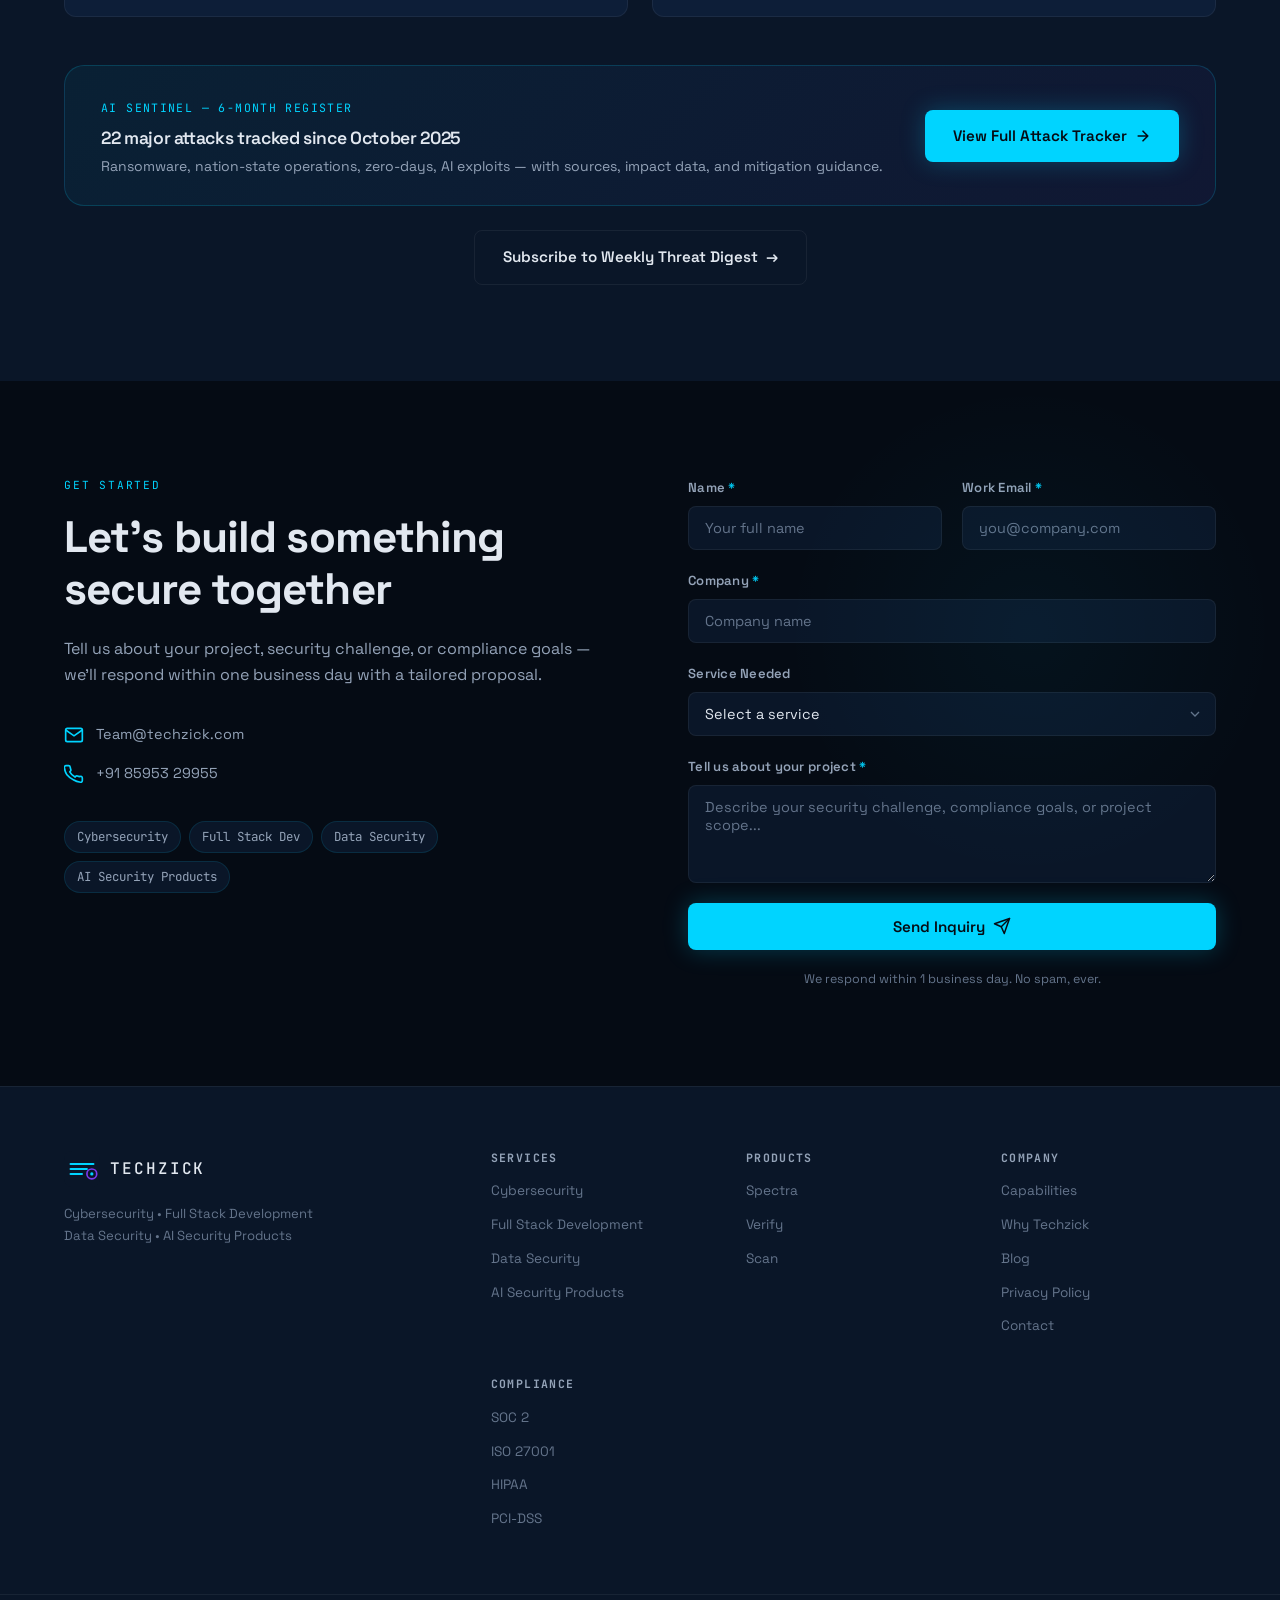
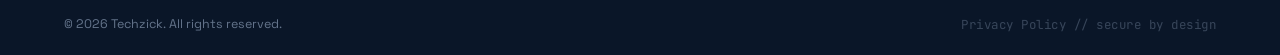
==== commit bc198000: "privacy policy" ====
--- a/index.html
+++ b/index.html
@@ -629,6 +629,7 @@
           <a href="#capabilities">Capabilities</a>
           <a href="#why-us">Why Techzick</a>
           <a href="#blog">Blog</a>
+          <a href="privacy-policy.html">Privacy Policy</a>
           <a href="#contact">Contact</a>
         </div>
         <div class="footer-col">
@@ -643,7 +644,7 @@
     <div class="footer-bottom">
       <div class="container">
         <p>&copy; <span id="year"></span> Techzick. All rights reserved.</p>
-        <p class="mono footer-tag">// secure by design</p>
+        <p class="mono footer-tag"><a href="privacy-policy.html">Privacy Policy</a> // secure by design</p>
       </div>
     </div>
   </footer>
